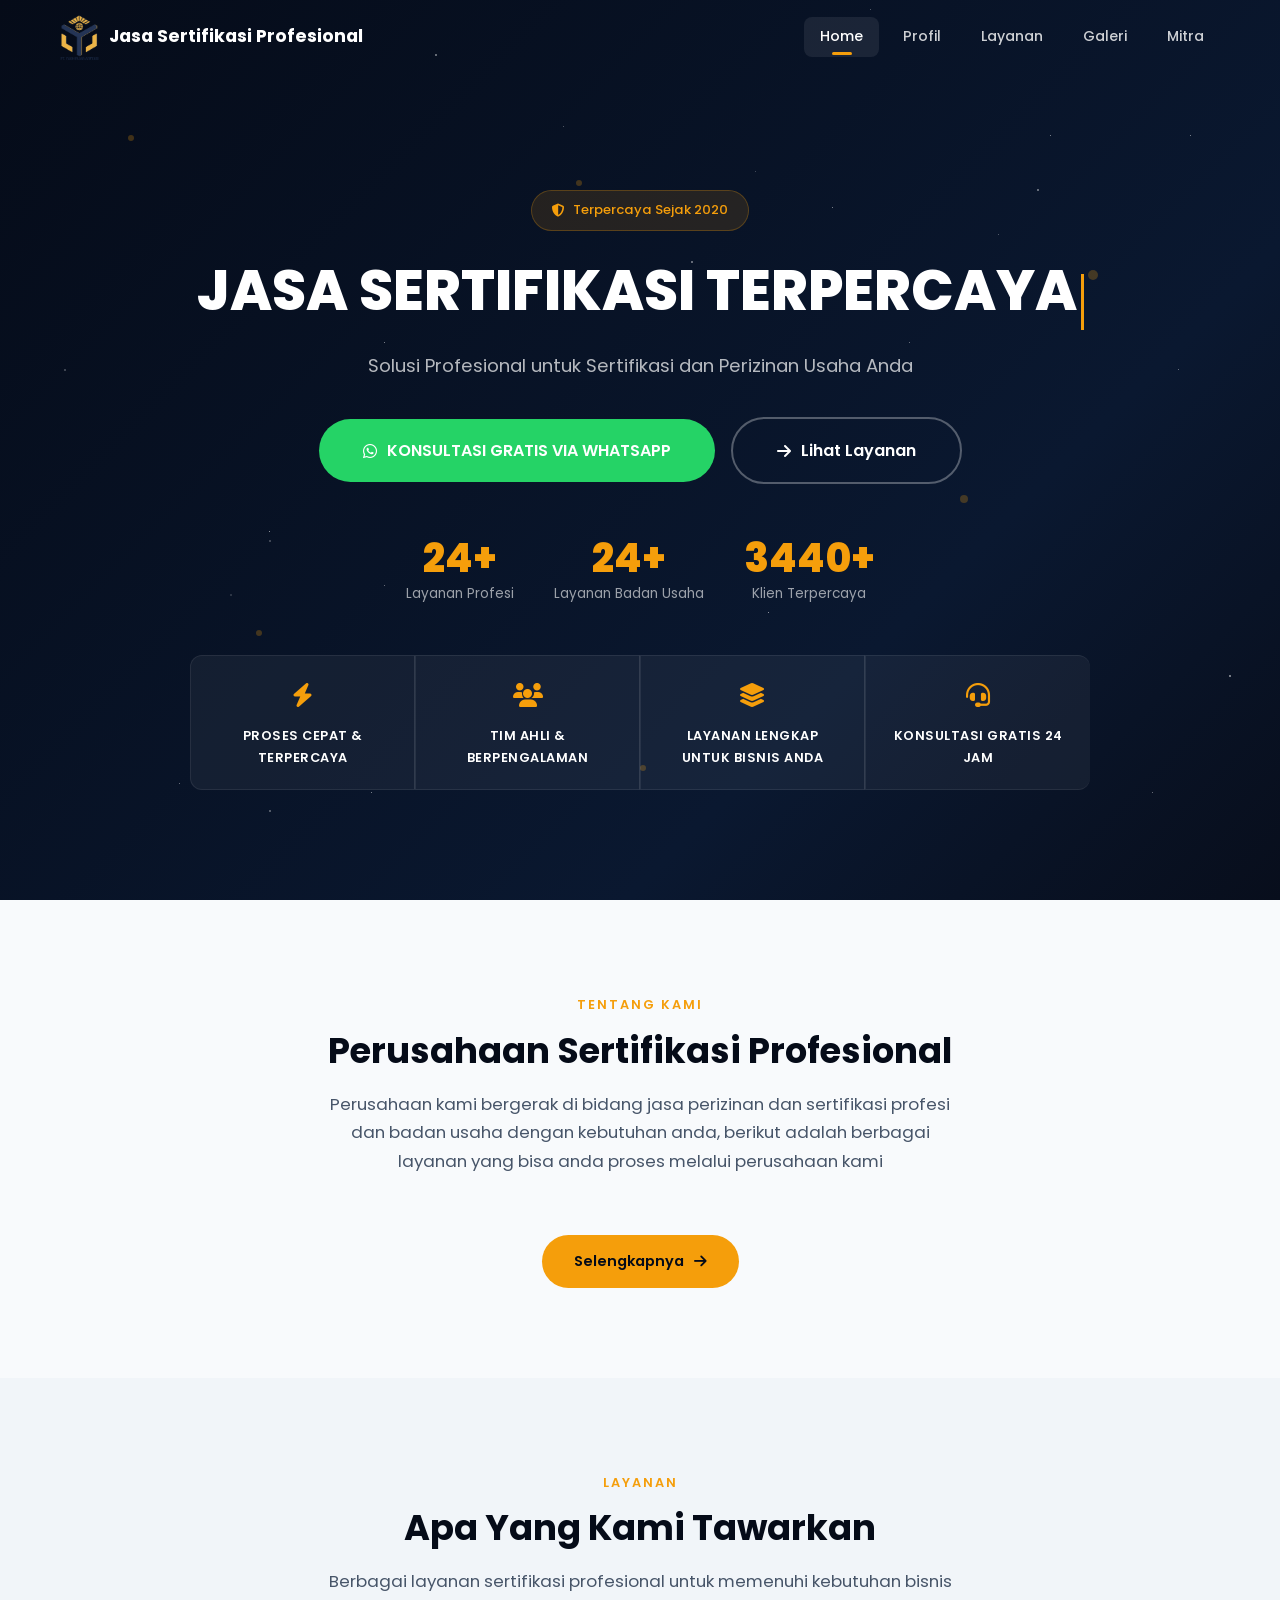
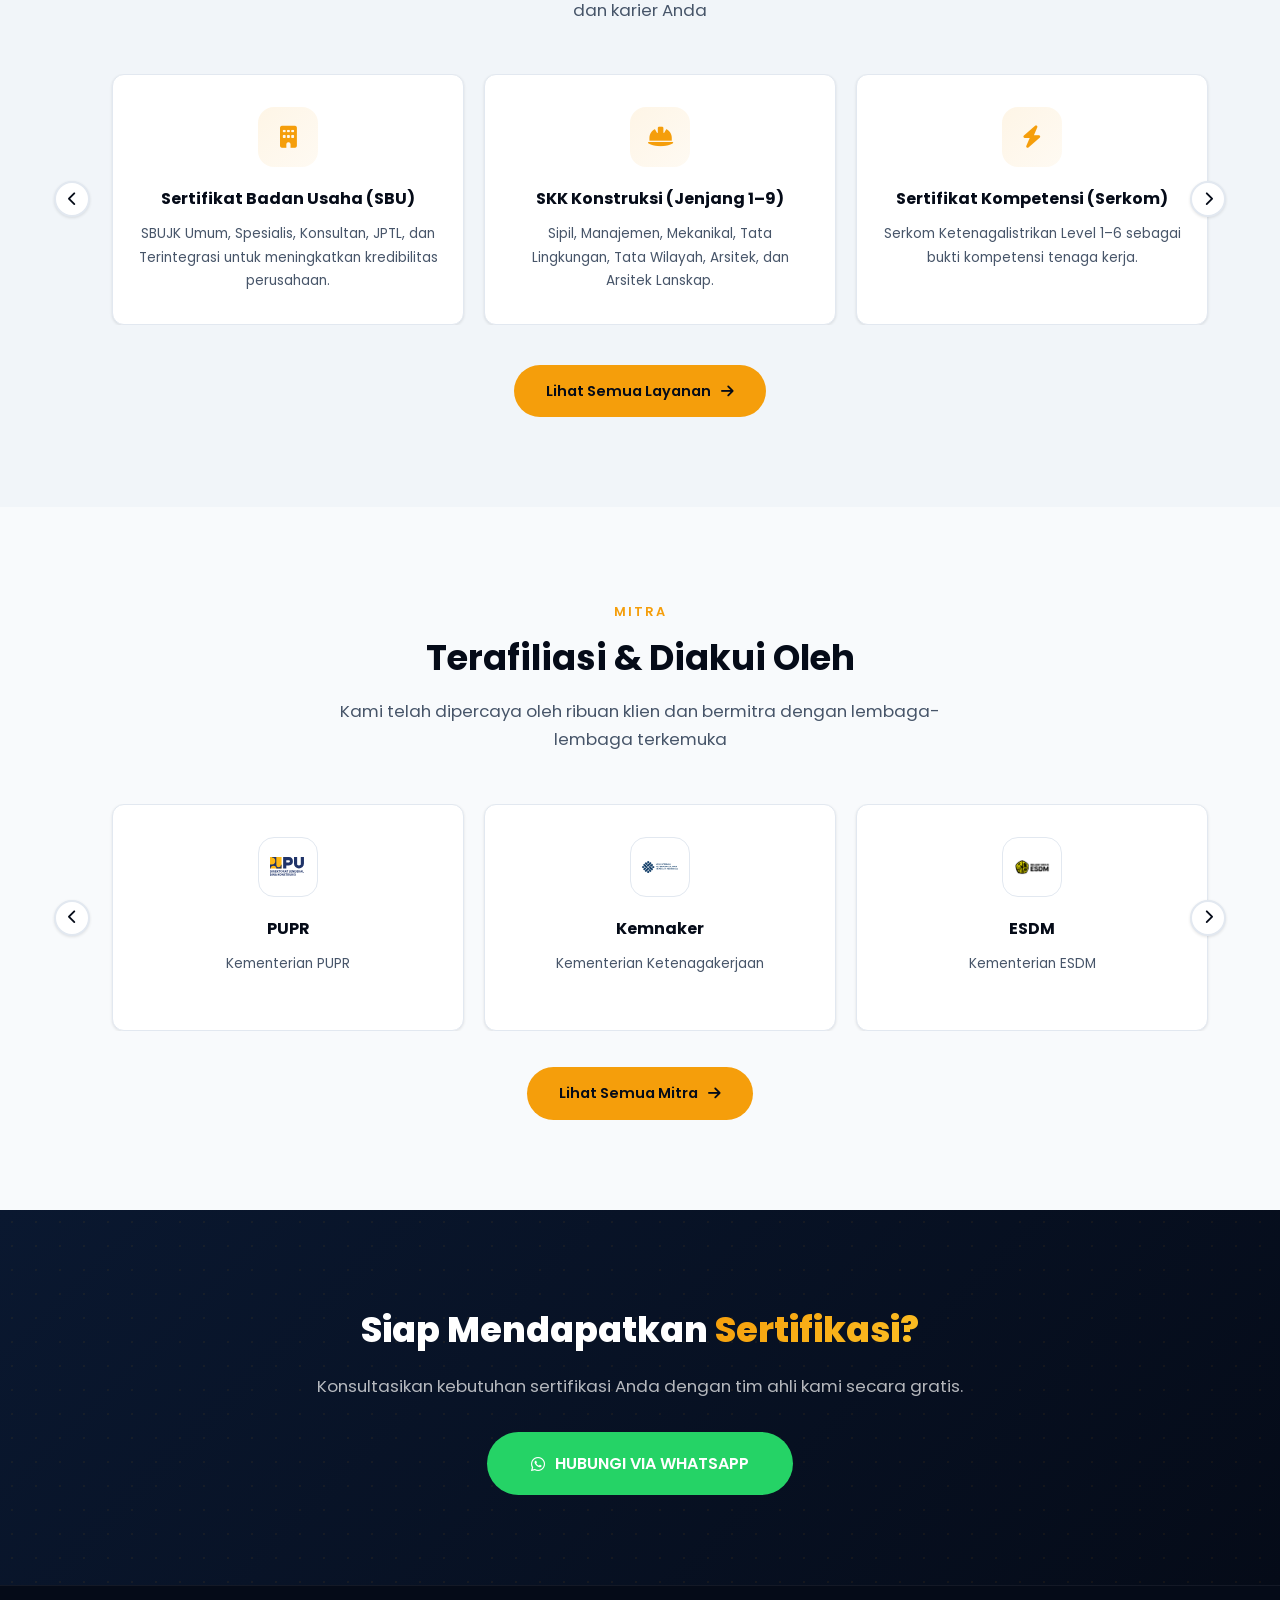
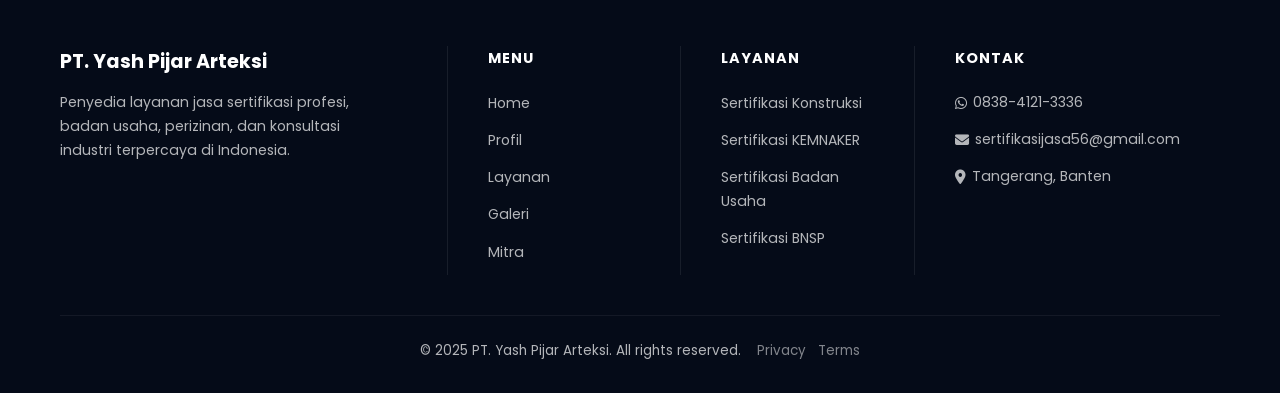
==== index.html @ c6dbf29c "dark black-blue + starfield hero (25 twinkle stars)" ====
<!DOCTYPE html>
<html lang="id">
<head>
  <meta charset="UTF-8">
  <meta name="viewport" content="width=device-width, initial-scale=1.0, maximum-scale=1.0, user-scalable=no">
  <title>PT. Yash Pijar Arteksi | Jasa Sertifikasi Profesi & Badan Usaha</title>
  <meta name="description" content="PT. Yash Pijar Arteksi — jasa sertifikasi profesi dan badan usaha terpercaya di Tangerang. SKK Konstruksi, SBU, ISO, Serkom, dan perizinan usaha.">
  <meta name="robots" content="index, follow">
  <link rel="canonical" href="https://gosertify.my.id/">
  <meta property="og:title" content="PT. Yash Pijar Arteksi | Jasa Sertifikasi Profesi & Badan Usaha">
  <meta property="og:description" content="PT. Yash Pijar Arteksi — jasa sertifikasi profesi dan badan usaha terpercaya di Tangerang. SKK Konstruksi, SBU, ISO, Serkom, dan perizinan usaha.">
  <meta property="og:image" content="https://gosertify.my.id/assets/Logo/gosertify.svg">
  <meta property="og:url" content="https://gosertify.my.id/">
  <meta property="og:type" content="website">
  <meta property="og:locale" content="id_ID">
  <meta name="twitter:card" content="summary_large_image">
  <meta name="twitter:title" content="PT. Yash Pijar Arteksi | Jasa Sertifikasi Profesi & Badan Usaha">
  <meta name="twitter:description" content="PT. Yash Pijar Arteksi — jasa sertifikasi profesi dan badan usaha terpercaya di Tangerang.">
  <meta name="twitter:image" content="https://gosertify.my.id/assets/Logo/gosertify.svg">
  <link rel="icon" type="image/svg+xml" href="assets/Logo/gosertify.svg">
  <link rel="preconnect" href="https://fonts.googleapis.com">
  <link rel="preconnect" href="https://fonts.gstatic.com" crossorigin>
  <link href="https://fonts.googleapis.com/css2?family=Poppins:wght@400;500;600;700;800&display=swap&font-display=swap" rel="stylesheet">
  <link rel="stylesheet" href="https://cdnjs.cloudflare.com/ajax/libs/font-awesome/6.5.0/css/all.min.css">
  <link rel="stylesheet" href="css/style.css">
  <link rel="preload" href="assets/Logo/logo-pt-yash-pijar-arteksi-rev.png" as="image" type="image/png">
  <link rel="preload" href="css/style.css" as="style">
  <script type="application/ld+json">
  {
    "@context": "https://schema.org",
    "@type": "Organization",
    "name": "PT. Yash Pijar Arteksi",
    "url": "https://gosertify.my.id",
    "logo": "https://gosertify.my.id/assets/Logo/gosertify.svg",
    "contactPoint": {
      "@type": "ContactPoint",
      "telephone": "+62-838-4121-3336",
      "contactType": "customer service",
      "availableLanguage": ["Indonesian"]
    },
    "address": {
      "@type": "PostalAddress",
      "streetAddress": "Ruko Bumi Permata Indah, Jl. Raden Saleh No 48, Karang Mulya",
      "addressLocality": "Karang Tengah, Tangerang",
      "addressRegion": "Banten",
      "postalCode": "15157",
      "addressCountry": "ID"
    }
  }
  </script>
  <script type="application/ld+json">
  {
    "@context": "https://schema.org",
    "@type": "LocalBusiness",
    "name": "PT. Yash Pijar Arteksi",
    "image": "https://gosertify.my.id/assets/Logo/gosertify.svg",
    "url": "https://gosertify.my.id",
    "telephone": "+62-838-4121-3336",
    "email": "sertifikasijasa56@gmail.com",
    "address": {
      "@type": "PostalAddress",
      "streetAddress": "Ruko Bumi Permata Indah, Jl. Raden Saleh No 48, Karang Mulya",
      "addressLocality": "Karang Tengah, Tangerang",
      "addressRegion": "Banten",
      "postalCode": "15157",
      "addressCountry": "ID"
    },
    "geo": {
      "@type": "GeoCoordinates",
      "latitude": -6.2,
      "longitude": 106.7
    },
    "openingHoursSpecification": [
      {
        "@type": "OpeningHoursSpecification",
        "dayOfWeek": ["Monday", "Tuesday", "Wednesday", "Thursday", "Friday"],
        "opens": "08:00",
        "closes": "17:00"
      }
    ]
  }
  </script>
  <!-- Meta Pixel Code (placeholder) -->
  <!--
  <script>
  !function(f,b,e,v,n,t,s)
  {if(f.fbq)return;n=f.fbq=function(){n.callMethod?
  n.callMethod.apply(n,arguments):n.queue.push(arguments)};
  if(!f._fbq)f._fbq=n;n.push=n;n.loaded=!0;n.version='2.0';
  n.queue=[];t=b.createElement(e);t.async=!0;
  t.src=v;s=b.getElementsByTagName(e)[0];
  s.parentNode.insertBefore(t,s)}(window, document,'script',
  'https://connect.facebook.net/en_US/fbevents.js');
  fbq('init', 'YOUR_PIXEL_ID');
  fbq('track', 'PageView');
  </script>
  <noscript><img height="1" width="1" style="display:none" src="https://www.facebook.com/tr?id=YOUR_PIXEL_ID&ev=PageView&noscript=1"/></noscript>
  -->
  <!-- End Meta Pixel Code -->
</head>
<body>

  <!-- NAVBAR -->
  <nav class="navbar">
    <div class="container">
      <a href="index.html" class="nav-logo">
        <img src="assets/Logo/logo-pt-yash-pijar-arteksi-rev.png" alt="PT. Yash Pijar Arteksi - GoSertify" width="40" height="40" class="nav-logo-img">
        <span class="nav-logo-text">Jasa Sertifikasi Profesional</span>
      </a>
      <div class="nav-links">
        <a href="index.html" class="active">Home</a>
        <a href="profil.html">Profil</a>
        <a href="layanan.html">Layanan</a>
        <a href="galeri.html">Galeri</a>
        <a href="mitra.html">Mitra</a>
      </div>
      <button class="nav-hamburger" aria-label="Menu">
        <span></span>
        <span></span>
        <span></span>
      </button>
    </div>
  </nav>

  <!-- HERO -->
  <section class="hero">
    <div class="hero-particles">
      <span></span><span></span><span></span>
      <span></span><span></span><span></span>
    </div>
    <div class="hero-stars">
      <span style="left:82%;top:15%;--star-op:0.6;--dur:2.7s;--delay:0.7s;width:1px;height:1px;"></span>
      <span style="left:14%;top:87%;--star-op:0.5;--dur:2.1s;--delay:0.5s;width:1px;height:1px;"></span>
      <span style="left:30%;top:65%;--star-op:0.5;--dur:4.1s;--delay:3.5s;width:1px;height:1px;"></span>
      <span style="left:54%;top:29%;--star-op:0.5;--dur:4.4s;--delay:0.0s;"></span>
      <span style="left:21%;top:90%;--star-op:0.4;--dur:2.5s;--delay:4.8s;"></span>
      <span style="left:44%;top:14%;--star-op:0.4;--dur:3.1s;--delay:1.7s;width:1px;height:1px;"></span>
      <span style="left:34%;top:6%;--star-op:0.5;--dur:4.9s;--delay:1.9s;"></span>
      <span style="left:71%;top:38%;--star-op:0.5;--dur:4.1s;--delay:0.2s;width:1px;height:1px;"></span>
      <span style="left:30%;top:38%;--star-op:0.6;--dur:4.6s;--delay:1.9s;width:1px;height:1px;"></span>
      <span style="left:59%;top:82%;--star-op:0.3;--dur:3.1s;--delay:3.4s;width:1px;height:1px;"></span>
      <span style="left:90%;top:88%;--star-op:0.5;--dur:2.5s;--delay:3.6s;width:1px;height:1px;"></span>
      <span style="left:21%;top:60%;--star-op:0.3;--dur:4.8s;--delay:3.4s;"></span>
      <span style="left:29%;top:88%;--star-op:0.6;--dur:4.3s;--delay:1.1s;width:1px;height:1px;"></span>
      <span style="left:5%;top:41%;--star-op:0.3;--dur:2.6s;--delay:4.7s;"></span>
      <span style="left:92%;top:41%;--star-op:0.5;--dur:3.2s;--delay:4.6s;width:1px;height:1px;"></span>
      <span style="left:59%;top:19%;--star-op:0.3;--dur:4.2s;--delay:2.7s;width:1px;height:1px;"></span>
      <span style="left:96%;top:75%;--star-op:0.6;--dur:3.2s;--delay:1.1s;"></span>
      <span style="left:18%;top:66%;--star-op:0.2;--dur:2.1s;--delay:0.5s;"></span>
      <span style="left:81%;top:21%;--star-op:0.5;--dur:3.2s;--delay:3.0s;"></span>
      <span style="left:60%;top:68%;--star-op:0.7;--dur:4.6s;--delay:0.1s;width:1px;height:1px;"></span>
      <span style="left:93%;top:15%;--star-op:0.6;--dur:3.0s;--delay:1.5s;width:1px;height:1px;"></span>
      <span style="left:21%;top:59%;--star-op:0.7;--dur:4.6s;--delay:1.3s;width:1px;height:1px;"></span>
      <span style="left:65%;top:23%;--star-op:0.6;--dur:2.9s;--delay:3.2s;width:1px;height:1px;"></span>
      <span style="left:78%;top:26%;--star-op:0.4;--dur:2.5s;--delay:4.8s;width:1px;height:1px;"></span>
      <span style="left:68%;top:1%;--star-op:0.4;--dur:2.3s;--delay:1.8s;width:1px;height:1px;"></span>
    </div>
    <div class="container">
      <div class="hero-badge">
        <i class="fas fa-shield-halved"></i> Terpercaya Sejak 2020
      </div>
      <h1 class="hero-title">
        <span id="typing-text"></span><span class="cursor"></span>
      </h1>
      <p class="hero-subtitle">
        Solusi Profesional untuk Sertifikasi dan Perizinan Usaha Anda
      </p>
      <div class="hero-actions">
        <a href="https://wa.me/6283841213336?text=Halo%20ARIL%20HIDAYAT%2C%20saya%20tertarik%20dengan%20jasa%20sertifikasi%20dan%20perizinan%20yang%20ditawarkan.%20Saya%20ingin%20konsultasi." target="_blank" class="btn btn-wa btn-lg btn-pulse wa-link" aria-label="Konsultasi gratis via WhatsApp">
          <i class="fab fa-whatsapp"></i> KONSULTASI GRATIS VIA WHATSAPP
        </a>
        <a href="layanan.html" class="btn btn-outline btn-lg">
          <i class="fas fa-arrow-right"></i> Lihat Layanan
        </a>
      </div>
      <div class="hero-stats">
        <div class="hero-stat">
          <div class="number"><span class="counter" data-target="24">0</span></div>
          <div class="label">Layanan Profesi</div>
        </div>
        <div class="hero-stat">
          <div class="number"><span class="counter" data-target="24">0</span></div>
          <div class="label">Layanan Badan Usaha</div>
        </div>
        <div class="hero-stat">
          <div class="number"><span class="counter" data-target="5000">0</span></div>
          <div class="label">Klien Terpercaya</div>
        </div>
      </div>
      <div class="hero-features">
        <div class="hero-feature reveal">
          <div class="icon"><i class="fas fa-bolt"></i></div>
          <h4>PROSES CEPAT & TERPERCAYA</h4>
        </div>
        <div class="hero-feature reveal">
          <div class="icon"><i class="fas fa-users"></i></div>
          <h4>TIM AHLI & BERPENGALAMAN</h4>
        </div>
        <div class="hero-feature reveal">
          <div class="icon"><i class="fas fa-layer-group"></i></div>
          <h4>LAYANAN LENGKAP UNTUK BISNIS ANDA</h4>
        </div>
        <div class="hero-feature reveal">
          <div class="icon"><i class="fas fa-headset"></i></div>
          <h4>KONSULTASI GRATIS 24 JAM</h4>
        </div>
      </div>
    </div>
  </section>

  <!-- ABOUT PREVIEW -->
  <section class="section-padding">
    <div class="container">
      <div class="text-center reveal">
        <span class="section-tag">Tentang Kami</span>
        <h2 class="section-title">Perusahaan Sertifikasi Profesional</h2>
        <p class="section-subtitle">
          Perusahaan kami bergerak di bidang jasa perizinan dan sertifikasi profesi dan badan usaha dengan kebutuhan anda, berikut adalah berbagai layanan yang bisa anda proses melalui perusahaan kami
        </p>
        <a href="profil.html" class="btn btn-primary" style="margin-top:10px;">
          Selengkapnya <i class="fas fa-arrow-right"></i>
        </a>
      </div>
    </div>
  </section>

  <!-- LAYANAN PREVIEW -->
  <section class="section-padding" style="background:#F1F5F9;">
    <div class="container">
      <div class="text-center reveal">
        <span class="section-tag">Layanan</span>
        <h2 class="section-title">Apa Yang Kami Tawarkan</h2>
        <p class="section-subtitle">
          Berbagai layanan sertifikasi profesional untuk memenuhi kebutuhan bisnis dan karier Anda
        </p>
      </div>
      <div class="carousel-scroll">
        <button class="carousel-btn prev" onclick="scrollCarousel(this, -1)" aria-label="Sebelumnya"><i class="fas fa-chevron-left"></i></button>
        <div class="services-grid scroll-x">
          <div class="service-card reveal">
            <div class="icon"><i class="fas fa-building"></i></div>
            <h4>Sertifikat Badan Usaha (SBU)</h4>
            <p>SBUJK Umum, Spesialis, Konsultan, JPTL, dan Terintegrasi untuk meningkatkan kredibilitas perusahaan.</p>
          </div>
          <div class="service-card reveal">
            <div class="icon"><i class="fas fa-helmet-safety"></i></div>
            <h4>SKK Konstruksi (Jenjang 1–9)</h4>
            <p>Sipil, Manajemen, Mekanikal, Tata Lingkungan, Tata Wilayah, Arsitek, dan Arsitek Lanskap.</p>
          </div>
          <div class="service-card reveal">
            <div class="icon"><i class="fas fa-bolt"></i></div>
            <h4>Sertifikat Kompetensi (Serkom)</h4>
            <p>Serkom Ketenagalistrikan Level 1–6 sebagai bukti kompetensi tenaga kerja.</p>
          </div>
          <div class="service-card reveal">
            <div class="icon"><i class="fas fa-globe"></i></div>
            <h4>Sertifikasi ISO</h4>
            <p>ISO Akreditasi IAF dan ISO Non Akreditasi untuk sistem manajemen yang efektif.</p>
          </div>
          <div class="service-card reveal">
            <div class="icon"><i class="fas fa-file-contract"></i></div>
            <h4>Sertifikat Standar Konstruksi</h4>
            <p>Pengurusan sertifikat standar konstruksi untuk memenuhi persyaratan legalitas usaha.</p>
          </div>
        </div>
        <button class="carousel-btn next" onclick="scrollCarousel(this, 1)" aria-label="Selanjutnya"><i class="fas fa-chevron-right"></i></button>
      </div>
      <div class="text-center reveal" style="margin-top:40px;">
        <a href="layanan.html" class="btn btn-primary">
          Lihat Semua Layanan <i class="fas fa-arrow-right"></i>
        </a>
      </div>
    </div>
  </section>

  <!-- MITRA SLIDER -->
  <section class="section-padding" style="background:#F8FAFC;">
    <div class="container">
      <div class="text-center reveal">
        <span class="section-tag">Mitra</span>
        <h2 class="section-title">Terafiliasi & Diakui Oleh</h2>
        <p class="section-subtitle">
          Kami telah dipercaya oleh ribuan klien dan bermitra dengan lembaga-lembaga terkemuka
        </p>
      </div>
      <div class="carousel-scroll">
        <button class="carousel-btn prev" onclick="scrollCarousel(this, -1)" aria-label="Sebelumnya"><i class="fas fa-chevron-left"></i></button>
        <div class="services-grid mitra-grid-scroll scroll-x">
          <div class="service-card reveal">
            <div class="icon mitra-card-icon"><img src="assets/Mitra/PUPR.svg" alt="Kementerian PUPR" width="50" height="50"></div>
            <h4>PUPR</h4>
            <p>Kementerian PUPR</p>
          </div>
          <div class="service-card reveal">
            <div class="icon mitra-card-icon"><img src="assets/Mitra/kemenker.png" alt="Kementerian Ketenagakerjaan" width="50" height="50"></div>
            <h4>Kemnaker</h4>
            <p>Kementerian Ketenagakerjaan</p>
          </div>
          <div class="service-card reveal">
            <div class="icon mitra-card-icon"><img src="assets/Mitra/ESDM.jpg" alt="Kementerian ESDM" width="50" height="50"></div>
            <h4>ESDM</h4>
            <p>Kementerian ESDM</p>
          </div>
          <div class="service-card reveal">
            <div class="icon mitra-card-icon"><img src="assets/Mitra/iaf_logo.svg" alt="International Accreditation Forum" width="50" height="50"></div>
            <h4>IAF</h4>
            <p>International Accreditation Forum</p>
          </div>
          <div class="service-card reveal">
            <div class="icon mitra-card-icon"><img src="assets/Mitra/KAN.png" alt="Komite Akreditasi Nasional" width="50" height="50"></div>
            <h4>KAN</h4>
            <p>Komite Akreditasi Nasional</p>
          </div>
          <div class="service-card reveal">
            <div class="icon mitra-card-icon"><img src="assets/Mitra/PS3M.png" alt="P3SM" width="50" height="50"></div>
            <h4>P3SM</h4>
            <p>Perkumpulan Profesi Penguji dan Sertifikasi Mutu Indonesia</p>
          </div>
          <div class="service-card reveal">
            <div class="icon mitra-card-icon"><img src="assets/Mitra/BNSP.png" alt="Badan Nasional Sertifikasi Profesi" width="50" height="50"></div>
            <h4>BNSP</h4>
            <p>Badan Nasional Sertifikasi Profesi</p>
          </div>
        </div>
        <button class="carousel-btn next" onclick="scrollCarousel(this, 1)" aria-label="Selanjutnya"><i class="fas fa-chevron-right"></i></button>
      </div>
      <div class="text-center reveal" style="margin-top:36px;">
        <a href="mitra.html" class="btn btn-primary">
          Lihat Semua Mitra <i class="fas fa-arrow-right"></i>
        </a>
      </div>
    </div>
  </section>

  <!-- CTA -->
  <section class="cta-section section-padding">
    <div class="container">
      <div class="reveal">
        <h2>Siap Mendapatkan <span>Sertifikasi?</span></h2>
        <p>Konsultasikan kebutuhan sertifikasi Anda dengan tim ahli kami secara gratis.</p>
        <a href="https://wa.me/6283841213336?text=Halo%20ARIL%20HIDAYAT%2C%20saya%20tertarik%20dengan%20jasa%20sertifikasi%20dan%20perizinan%20yang%20ditawarkan.%20Saya%20ingin%20konsultasi." target="_blank" class="btn btn-wa btn-lg wa-link" aria-label="Hubungi via WhatsApp">
          <i class="fab fa-whatsapp"></i> HUBUNGI VIA WHATSAPP
        </a>
      </div>
    </div>
  </section>

  <!-- FOOTER -->
  <footer class="footer">
    <div class="container">
      <div class="footer-grid">
        <div class="footer-brand">
          <h3>PT. Yash Pijar Arteksi</h3>
          <p>Penyedia layanan jasa sertifikasi profesi, badan usaha, perizinan, dan konsultasi industri terpercaya di Indonesia.</p>

        </div>
        <div class="footer-col">
          <h4>Menu</h4>
          <ul>
            <li><a href="index.html">Home</a></li>
            <li><a href="profil.html">Profil</a></li>
            <li><a href="layanan.html">Layanan</a></li>
            <li><a href="galeri.html">Galeri</a></li>
            <li><a href="mitra.html">Mitra</a></li>
          </ul>
        </div>
        <div class="footer-col">
          <h4>Layanan</h4>
          <ul>
            <li><a href="layanan.html">Sertifikasi Konstruksi</a></li>
            <li><a href="layanan.html">Sertifikasi KEMNAKER</a></li>
            <li><a href="layanan.html">Sertifikasi Badan Usaha</a></li>
            <li><a href="layanan.html">Sertifikasi BNSP</a></li>
          </ul>
        </div>
        <div class="footer-col">
          <h4>Kontak</h4>
          <ul>
            <li><a href="https://wa.me/6283841213336" target="_blank"><i class="fab fa-whatsapp"></i> 0838-4121-3336</a></li>
            <li><a href="mailto:sertifikasijasa56@gmail.com"><i class="fas fa-envelope"></i> sertifikasijasa56@gmail.com</a></li>
            <li><a href="https://maps.google.com/?q=Ruko+Bumi+Permata+Indah+Jl+Raden+Saleh+No+48+Karang+Mulya+Karang+Tengah+Tangerang+Banten+15157" target="_blank"><i class="fas fa-map-marker-alt"></i> Tangerang, Banten</a></li>
          </ul>
        </div>
      </div>
      <div class="footer-bottom">
        <span>&copy; 2025 PT. Yash Pijar Arteksi. All rights reserved. <a href="privacy.html" style="color:rgba(255,255,255,0.5);margin-left:12px;">Privacy</a> <a href="terms.html" style="color:rgba(255,255,255,0.5);margin-left:8px;">Terms</a></span>

      </div>
    </div>
  </footer>

  <!-- AdSense placeholder: sidebar (invisible until activated) -->
  <!-- <div class="ad-placement ad-sidebar" style="min-height:90px;background:transparent;margin:16px 0;display:none;"></div> -->
  <!-- AdSense placeholder: in-article (invisible until activated) -->
  <!-- <div class="ad-placement ad-in-article" style="min-height:90px;background:transparent;margin:16px 0;display:none;"></div> -->
  <!-- AdSense placeholder: footer (invisible until activated) -->
  <!-- <div class="ad-placement ad-footer" style="min-height:90px;background:transparent;margin:16px 0;display:none;"></div> -->

  <!-- MODAL LAYANAN -->
  <div class="modal-overlay">
    <div class="modal">
      <button class="modal-close" aria-label="Tutup">&times;</button>
      <div class="modal-icon"><i class="fas fa-file-pen"></i></div>
      <h3>Daftar Layanan</h3>
      <p class="modal-service-name" id="modal-service-name">-</p>
      <input type="hidden" id="service-name-input">
      <form class="modal-form">
        <div class="form-group">
          <label for="field-nama">Nama / Asal Perusahaan</label>
          <input type="text" id="field-nama" placeholder="Masukkan nama atau perusahaan Anda" required>
        </div>
        <div class="form-group">
          <label for="field-telepon">Nomor Telepon</label>
          <input type="tel" id="field-telepon" placeholder="0812xxxxxxx" required>
        </div>
        <div class="form-group">
          <label for="field-email">Email <span style="color:#94A3B8;font-weight:400;">(opsional)</span></label>
          <input type="email" id="field-email" placeholder="email@contoh.com">
        </div>
        <button type="submit" class="btn btn-primary">
          <i class="fab fa-whatsapp"></i> Kirim ke WhatsApp
        </button>
      </form>
    </div>
  </div>

  <script defer src="js/main.js"></script>
</body>
</html>
---- css/style.css ----
*,
*::before,
*::after {
  margin: 0;
  padding: 0;
  box-sizing: border-box;
}

:root {
  --primary: #050B18;
  --secondary: #0A1830;
  --accent: #F59E0B;
  --accent-hover: #d97706;
  --light: #F8FAFC;
  --text-dark: #1E293B;
  --text-light: #FFFFFF;
  --shadow-sm: 0 1px 3px rgba(0, 0, 0, 0.1);
  --shadow-md: 0 4px 20px rgba(0, 0, 0, 0.12);
  --shadow-lg: 0 10px 40px rgba(0, 0, 0, 0.2);
  --radius-sm: 8px;
  --radius-md: 12px;
  --radius-lg: 20px;
  --transition: 0.3s cubic-bezier(0.4, 0, 0.2, 1);
  --font: 'Poppins', sans-serif;
}

html {
  scroll-behavior: smooth;
  font-size: 16px;
  touch-action: pan-y;
}

body {
  font-family: var(--font);
  color: var(--text-dark);
  background: var(--light);
  line-height: 1.7;
  overflow-x: hidden;
}

a {
  text-decoration: none;
  color: inherit;
}

ul {
  list-style: none;
}

img {
  max-width: 100%;
  display: block;
}

.container {
  max-width: 1200px;
  margin: 0 auto;
  padding: 0 20px;
}

.section-padding {
  padding: 90px 0;
}

.section-tag {
  display: inline-block;
  font-size: 0.8rem;
  font-weight: 600;
  letter-spacing: 2px;
  text-transform: uppercase;
  color: var(--accent);
  margin-bottom: 12px;
}

.section-title {
  font-size: 2.2rem;
  font-weight: 700;
  color: var(--primary);
  margin-bottom: 16px;
  line-height: 1.3;
}

.section-subtitle {
  font-size: 1.05rem;
  color: #475569;
  max-width: 640px;
  margin: 0 auto 50px auto;
  text-align: center;
}

.text-center {
  text-align: center;
}

.btn {
  display: inline-flex;
  align-items: center;
  gap: 10px;
  padding: 14px 32px;
  border-radius: 50px;
  font-family: var(--font);
  font-size: 0.9rem;
  font-weight: 600;
  border: none;
  cursor: pointer;
  transition: var(--transition);
  white-space: nowrap;
}

.btn-primary {
  background: var(--accent);
  color: var(--primary);
}

.btn-primary:hover {
  background: var(--accent-hover);
  transform: translateY(-2px);
  box-shadow: 0 8px 25px rgba(245, 158, 11, 0.35);
}

.btn-outline {
  background: transparent;
  color: var(--text-light);
  border: 2px solid rgba(255, 255, 255, 0.3);
}

.btn-outline:hover {
  border-color: var(--accent);
  color: var(--accent);
  transform: translateY(-2px);
}

.btn-wa {
  background: #25D366;
  color: #fff;
}

.btn-wa:hover {
  background: #1da851;
  transform: translateY(-2px);
  box-shadow: 0 8px 25px rgba(37, 211, 102, 0.35);
}

.btn-lg {
  padding: 18px 44px;
  font-size: 1rem;
}

.btn-pulse {
  animation: pulse 2s infinite;
}

/* ===== NAVBAR ===== */
.navbar {
  position: fixed;
  top: 0;
  left: 0;
  right: 0;
  z-index: 1000;
  padding: 14px 0;
  transition: var(--transition);
  background: transparent;
}

.navbar.scrolled {
  background: rgba(5, 11, 24, 0.94);
  backdrop-filter: blur(16px);
  -webkit-backdrop-filter: blur(16px);
  border-bottom: 1px solid rgba(255, 255, 255, 0.06);
  padding: 10px 0;
}

.navbar .container {
  display: flex;
  align-items: center;
  justify-content: space-between;
  flex-wrap: nowrap;
}

.nav-logo {
  display: flex;
  align-items: center;
  gap: 10px;
}
.nav-logo-img {
  height: 46px;
  width: auto;
  display: block;
}
.nav-logo-text {
  color: var(--text-light);
  font-weight: 700;
  font-size: 1.1rem;
  white-space: nowrap;
}

.nav-links {
  display: flex;
  align-items: center;
  gap: 8px;
}

.nav-links a {
  color: rgba(255, 255, 255, 0.8);
  padding: 8px 16px;
  border-radius: 8px;
  font-size: 0.88rem;
  font-weight: 500;
  transition: var(--transition);
  position: relative;
}

.nav-links a:hover,
.nav-links a.active {
  color: var(--text-light);
  background: rgba(255, 255, 255, 0.08);
}

.nav-links a.active::after {
  content: '';
  position: absolute;
  bottom: 2px;
  left: 50%;
  transform: translateX(-50%);
  width: 20px;
  height: 3px;
  background: var(--accent);
  border-radius: 2px;
}

.nav-hamburger {
  display: none;
  flex-direction: column;
  gap: 5px;
  cursor: pointer;
  padding: 8px;
  background: rgba(255,255,255,0.1);
  border: none;
  border-radius: 8px;
  margin-left: 8px;
}

.nav-hamburger span {
  width: 26px;
  height: 2.5px;
  background: var(--text-light);
  border-radius: 2px;
  transition: var(--transition);
}

.nav-hamburger.active span:nth-child(1) {
  transform: rotate(45deg) translate(5px, 5px);
}

.nav-hamburger.active span:nth-child(2) {
  opacity: 0;
}

.nav-hamburger.active span:nth-child(3) {
  transform: rotate(-45deg) translate(5px, -5px);
}

/* ===== HERO ===== */
.hero {
  min-height: 100vh;
  background: linear-gradient(135deg, var(--primary) 0%, var(--secondary) 70%, #080E1C 100%);
  display: flex;
  align-items: center;
  position: relative;
  overflow: hidden;
  padding-top: 80px;
}

.hero::before {
  content: '';
  position: absolute;
  inset: 0;
  pointer-events: none;
  z-index: 0;
}

.hero-stars {
  position: absolute;
  inset: 0;
  pointer-events: none;
  z-index: 0;
  overflow: hidden;
}

.hero-stars span {
  position: absolute;
  width: 2px;
  height: 2px;
  background: #fff;
  border-radius: 50%;
  animation: starTwinkle var(--dur, 3s) ease-in-out infinite alternate;
  animation-delay: var(--delay, 0s);
  opacity: var(--star-op, 0.4);
}

@keyframes starTwinkle {
  0% { opacity: calc(var(--star-op, 0.4) * 0.3); transform: scale(0.8); }
  100% { opacity: var(--star-op, 0.4); transform: scale(1.3); }
}

.hero-particles {
  position: absolute;
  inset: 0;
  overflow: hidden;
}

.hero-particles span {
  position: absolute;
  width: 6px;
  height: 6px;
  background: rgba(245, 158, 11, 0.25);
  border-radius: 50%;
  animation: float 8s infinite ease-in-out;
}

.hero-particles span:nth-child(1) { top: 15%; left: 10%; animation-delay: 0s; }
.hero-particles span:nth-child(2) { top: 30%; left: 85%; animation-delay: 1s; width: 10px; height: 10px; }
.hero-particles span:nth-child(3) { top: 70%; left: 20%; animation-delay: 2s; }
.hero-particles span:nth-child(4) { top: 55%; left: 75%; animation-delay: 3s; width: 8px; height: 8px; }
.hero-particles span:nth-child(5) { top: 85%; left: 50%; animation-delay: 4s; }
.hero-particles span:nth-child(6) { top: 20%; left: 45%; animation-delay: 0.5s; }

@keyframes float {
  0%, 100% { transform: translateY(0) scale(1); opacity: 0.4; }
  50% { transform: translateY(-30px) scale(1.3); opacity: 0.8; }
}

.hero .container {
  position: relative;
  z-index: 2;
  text-align: center;
}

.hero-badge {
  display: inline-flex;
  align-items: center;
  gap: 8px;
  background: rgba(245, 158, 11, 0.12);
  border: 1px solid rgba(245, 158, 11, 0.25);
  color: var(--accent);
  padding: 8px 20px;
  border-radius: 50px;
  font-size: 0.82rem;
  font-weight: 500;
  margin-bottom: 28px;
}

.hero-title {
  font-size: 3.5rem;
  font-weight: 800;
  color: var(--text-light);
  line-height: 1.15;
  margin-bottom: 20px;
}

.hero-title .highlight {
  background: linear-gradient(135deg, var(--accent), #FBBF24);
  -webkit-background-clip: text;
  -webkit-text-fill-color: transparent;
  background-clip: text;
}

.hero-title .cursor {
  display: inline-block;
  width: 3px;
  height: 1em;
  background: var(--accent);
  margin-left: 4px;
  animation: blink 0.8s infinite;
  vertical-align: text-bottom;
}

@keyframes blink {
  0%, 100% { opacity: 1; }
  50% { opacity: 0; }
}

.hero-subtitle {
  font-size: 1.15rem;
  color: rgba(255, 255, 255, 0.7);
  max-width: 620px;
  margin: 0 auto 36px auto;
}

.hero-actions {
  display: flex;
  align-items: center;
  justify-content: center;
  gap: 16px;
  flex-wrap: wrap;
  margin-bottom: 50px;
}

.hero-stats {
  display: flex;
  justify-content: center;
  gap: 40px;
  flex-wrap: wrap;
}

.hero-stat {
  text-align: center;
}

.hero-stat .number {
  font-size: 2.5rem;
  font-weight: 800;
  color: var(--accent);
  line-height: 1.2;
}

.hero-stat .label {
  font-size: 0.85rem;
  color: rgba(255, 255, 255, 0.6);
  font-weight: 400;
}

.hero-features {
  display: grid;
  grid-template-columns: repeat(4, 1fr);
  gap: 20px;
  margin-top: 50px;
  max-width: 900px;
  margin-left: auto;
  margin-right: auto;
}

.hero-feature {
  background: rgba(255, 255, 255, 0.05);
  border: 1px solid rgba(255, 255, 255, 0.08);
  border-radius: var(--radius-md);
  padding: 20px;
  text-align: center;
  transition: var(--transition);
}

.hero-feature:hover {
  background: rgba(255, 255, 255, 0.1);
  transform: translateY(-4px);
}

.hero-feature .icon {
  font-size: 1.5rem;
  color: var(--accent);
  margin-bottom: 8px;
}

.hero-feature h4 {
  color: var(--text-light);
  font-size: 0.8rem;
  font-weight: 600;
  letter-spacing: 0.5px;
}

@media (min-width: 769px) {
  .hero-features {
    gap: 0;
  }
  .hero-feature {
    border-right: 1px solid rgba(255,255,255,0.12);
    border-radius: 0;
  }
  .hero-feature:first-child {
    border-radius: var(--radius-md) 0 0 var(--radius-md);
  }
  .hero-feature:last-child {
    border-right: none;
    border-radius: 0 var(--radius-md) var(--radius-md) 0;
  }
  .footer-grid > * {
    border-right: 1px solid rgba(255,255,255,0.08);
    padding-right: 40px;
  }
  .footer-grid > *:last-child {
    border-right: none;
  }
}

/* ===== PAGE HEADER ===== */
.page-header {
  padding: 160px 0 80px;
  background: linear-gradient(135deg, var(--primary) 0%, var(--secondary) 100%);
  position: relative;
  overflow: hidden;
  text-align: center;
}

.page-header::before {
  content: '';
  position: absolute;
  inset: 0;
  background-image: radial-gradient(rgba(255, 255, 255, 0.04) 1px, transparent 1px);
  background-size: 30px 30px;
}

.page-header h1 {
  font-size: 2.8rem;
  font-weight: 800;
  color: var(--text-light);
  margin-bottom: 16px;
  position: relative;
  z-index: 1;
}

.page-header p {
  font-size: 1.1rem;
  color: rgba(255, 255, 255, 0.7);
  max-width: 600px;
  margin: 0 auto;
  position: relative;
  z-index: 1;
}

/* ===== ABOUT SECTION ===== */
.about-grid {
  display: grid;
  grid-template-columns: 1fr 1fr;
  gap: 60px;
  align-items: center;
}

.about-content {
  position: relative;
  padding-left: 24px;
}

.about-content::before {
  content: '';
  position: absolute;
  left: 0;
  top: 0;
  width: 4px;
  height: 100%;
  background: linear-gradient(180deg, var(--accent), var(--accent-hover));
  border-radius: 4px;
}

.about-content > .section-tag {
  margin-bottom: 8px;
}

.about-content > .section-title {
  margin-bottom: 20px;
}

.about-content p {
  color: #475569;
  margin-bottom: 20px;
  font-size: 1rem;
  line-height: 1.8;
}

.about-content p strong {
  color: var(--primary);
}

.about-visual {
  display: grid;
  grid-template-columns: 1fr 1fr;
  gap: 16px;
}

.about-card {
  background: var(--text-light);
  border-radius: var(--radius-md);
  padding: 28px 24px;
  box-shadow: 0 4px 20px rgba(21, 45, 107, 0.06);
  text-align: center;
  transition: all 0.3s ease;
  border: 1px solid #E2E8F0;
}

.about-card:hover {
  transform: translateY(-6px);
  box-shadow: 0 8px 30px rgba(21, 45, 107, 0.1);
  border-color: var(--accent);
}

.about-card .icon {
  width: 56px;
  height: 56px;
  border-radius: 16px;
  background: linear-gradient(135deg, rgba(245, 158, 11, 0.1), rgba(245, 158, 11, 0.05));
  display: flex;
  align-items: center;
  justify-content: center;
  font-size: 1.4rem;
  color: var(--accent);
  margin: 0 auto 14px;
  transition: all 0.3s ease;
}

.about-card:hover .icon {
  background: linear-gradient(135deg, var(--accent), var(--accent-hover));
  color: #fff;
  transform: scale(1.1) rotate(-5deg);
}

.about-card h4 {
  font-size: 1rem;
  font-weight: 700;
  color: var(--primary);
  margin-bottom: 6px;
}

.about-card p {
  font-size: 0.85rem;
  color: #475569;
  margin: 0;
}

/* ===== VISI MISI ===== */
.visi-misi-grid {
  display: grid;
  grid-template-columns: 1fr 1fr;
  gap: 40px;
}

.visi-card,
.misi-card {
  background: var(--text-light);
  border-radius: var(--radius-lg);
  padding: 40px;
  box-shadow: 0 4px 20px rgba(21, 45, 107, 0.06);
  border: 1px solid #E2E8F0;
  transition: all 0.3s ease;
  position: relative;
  overflow: hidden;
}

.visi-card::after,
.misi-card::after {
  content: '';
  position: absolute;
  top: 0;
  left: 0;
  right: 0;
  height: 4px;
  border-radius: var(--radius-lg) var(--radius-lg) 0 0;
}

.visi-card::after { background: linear-gradient(90deg, var(--secondary), #60A5FA); }
.misi-card::after { background: linear-gradient(90deg, var(--accent), var(--accent-hover)); }

.visi-card:hover,
.misi-card:hover {
  box-shadow: 0 12px 40px rgba(21, 45, 107, 0.1);
  transform: translateY(-4px);
}

.visi-card .icon,
.misi-card .icon {
  width: 56px;
  height: 56px;
  border-radius: 16px;
  display: flex;
  align-items: center;
  justify-content: center;
  font-size: 1.4rem;
  margin-bottom: 20px;
}

.visi-card .icon {
  background: linear-gradient(135deg, #DBEAFE, #EFF6FF);
  color: var(--secondary);
}

.misi-card .icon {
  background: linear-gradient(135deg, #FEF3C7, #FFFBEB);
  color: var(--accent-hover);
}

.visi-card h3,
.misi-card h3 {
  font-size: 1.4rem;
  font-weight: 700;
  color: var(--primary);
  margin-bottom: 14px;
}

.visi-card p {
  color: #475569;
  font-style: italic;
  font-size: 1rem;
}

.misi-card ul {
  display: flex;
  flex-direction: column;
  gap: 14px;
}

.misi-card ul li {
  display: flex;
  align-items: flex-start;
  gap: 12px;
  color: #475569;
  font-size: 0.95rem;
}

.misi-card ul li i {
  color: var(--accent);
  margin-top: 4px;
  flex-shrink: 0;
}

/* ===== KEY POINTS ===== */
.keypoints-grid {
  display: grid;
  grid-template-columns: repeat(4, 1fr);
  gap: 24px;
}

.keypoint-card {
  background: var(--text-light);
  border-radius: var(--radius-md);
  padding: 32px 24px;
  text-align: center;
  box-shadow: 0 4px 20px rgba(21, 45, 107, 0.06);
  border: 1px solid #E2E8F0;
  transition: all 0.3s ease;
  position: relative;
}

.keypoint-card:hover {
  transform: translateY(-8px);
  box-shadow: 0 12px 40px rgba(21, 45, 107, 0.1);
  border-color: var(--accent);
}

.keypoint-card .icon {
  width: 64px;
  height: 64px;
  border-radius: 50%;
  background: linear-gradient(135deg, rgba(245, 158, 11, 0.1), rgba(245, 158, 11, 0.05));
  display: flex;
  align-items: center;
  justify-content: center;
  font-size: 1.5rem;
  color: var(--accent);
  margin: 0 auto 16px;
  transition: var(--transition);
}

.keypoint-card:hover .icon {
  background: linear-gradient(135deg, var(--accent), var(--accent-hover));
  color: #fff;
  transform: scale(1.1);
}

.keypoint-card h4 {
  font-size: 1rem;
  font-weight: 700;
  color: var(--primary);
  margin-bottom: 8px;
}

.keypoint-card p {
  font-size: 0.85rem;
  color: #475569;
}

/* ===== SERVICE LIST (LAYANAN PAGE) ===== */
.services-list {
  display: flex;
  flex-direction: column;
  gap: 40px;
  max-width: 960px;
  margin: 0 auto;
}

.service-item {
  display: flex;
  align-items: center;
  gap: 40px;
  background: var(--text-light);
  border-radius: var(--radius-lg);
  padding: 0;
  box-shadow: 0 8px 30px rgba(21, 45, 107, 0.06);
  transition: var(--transition);
  overflow: hidden;
}

.service-item:hover {
  box-shadow: 0 12px 40px rgba(21, 45, 107, 0.1);
  transform: translateY(-4px);
}

.service-item-img {
  flex: 0 0 280px;
  height: 280px;
  overflow: hidden;
}

.service-item-img img {
  width: 100%;
  height: 100%;
  object-fit: cover;
  display: block;
  transition: var(--transition);
}

.service-item:hover .service-item-img img {
  transform: scale(1.05);
}

.service-item-body {
  flex: 1;
  padding: 32px 32px 32px 0;
}

.service-item-reverse {
  flex-direction: row-reverse;
}

.service-item-reverse .service-item-body {
  padding: 32px 0 32px 32px;
}

.service-item-header {
  display: flex;
  align-items: center;
  gap: 16px;
  margin-bottom: 16px;
}

.service-item-num {
  flex-shrink: 0;
  width: 48px;
  height: 48px;
  border-radius: 12px;
  background: linear-gradient(135deg, var(--accent), var(--accent-hover));
  color: #fff;
  display: flex;
  align-items: center;
  justify-content: center;
  font-size: 1rem;
  font-weight: 800;
}

.service-item-header h3 {
  font-size: 1.2rem;
  font-weight: 700;
  color: var(--primary);
  line-height: 1.3;
}

.service-item-desc {
  color: #475569;
  font-size: 0.92rem;
  line-height: 1.7;
  margin-bottom: 20px;
}

.service-item-tags {
  display: flex;
  flex-wrap: wrap;
  gap: 8px;
}

.service-item-tags span {
  background: linear-gradient(135deg, rgba(245, 158, 11, 0.08), rgba(245, 158, 11, 0.03));
  color: #92400E;
  padding: 6px 16px;
  border-radius: 20px;
  font-size: 0.8rem;
  font-weight: 600;
  transition: var(--transition);
}

.service-item-tags span:hover {
  background: linear-gradient(135deg, var(--accent), var(--accent-hover));
  color: #fff;
  transform: translateY(-2px);
}

@media (max-width: 768px) {
  .services-list {
    gap: 28px;
  }
  .service-item {
    flex-direction: column;
    gap: 0;
  }
  .service-item-reverse {
    flex-direction: column;
  }
  .service-item-img {
    flex: none;
    width: 100%;
    height: 200px;
  }
  .service-item-body {
    padding: 24px 20px;
  }
  .service-item-reverse .service-item-body {
    padding: 24px 20px;
  }
  .service-item-header {
    gap: 12px;
  }
  .service-item-num {
    width: 40px;
    height: 40px;
    font-size: 0.85rem;
  }
  .service-item-header h3 {
    font-size: 1rem;
  }
  .service-item-desc {
    font-size: 0.85rem;
  }
  .service-item-tags span {
    font-size: 0.75rem;
    padding: 4px 12px;
  }
}

@media (max-width: 480px) {
  .services-list {
    gap: 20px;
  }
  .service-item-img {
    height: 160px;
  }
  .service-item-body {
    padding: 20px 16px;
  }
  .service-item-reverse .service-item-body {
    padding: 20px 16px;
  }
  .service-item-header {
    flex-direction: column;
    align-items: flex-start;
    gap: 8px;
  }
  .service-item-num {
    width: 36px;
    height: 36px;
    font-size: 0.8rem;
  }
  .service-item-header h3 {
    font-size: 0.92rem;
  }
  .service-item-desc {
    font-size: 0.82rem;
  }
  .service-item-tags span {
    font-size: 0.72rem;
    padding: 4px 10px;
  }
}

/* ===== SERVICES ===== */
.services-grid.scroll-x {
  display: flex;
  gap: 20px;
  overflow-x: auto;
  scroll-snap-type: x mandatory;
  flex-wrap: nowrap;
  touch-action: pan-x;
  padding: 0 52px;
  -ms-overflow-style: none;
  scrollbar-width: none;
}

.services-grid.scroll-x::-webkit-scrollbar {
  display: none;
}

.services-grid.scroll-x > * {
  flex: 0 0 calc(100% / 3);
  scroll-snap-align: center;
}

.service-card {
  background: var(--text-light);
  border-radius: var(--radius-md);
  padding: 32px 24px;
  text-align: center;
  box-shadow: var(--shadow-sm);
  border: 1px solid #E2E8F0;
  transition: var(--transition);
  position: relative;
  overflow: hidden;
}

.service-card::before {
  content: '';
  position: absolute;
  top: 0;
  left: 0;
  right: 0;
  height: 4px;
  background: linear-gradient(90deg, var(--accent), var(--accent-hover));
  transform: scaleX(0);
  transition: var(--transition);
}

.service-card:hover::before {
  transform: scaleX(1);
}

.service-card:hover {
  transform: translateY(-8px);
  box-shadow: var(--shadow-md);
}

.service-card .icon {
  width: 60px;
  height: 60px;
  border-radius: 16px;
  background: linear-gradient(135deg, rgba(245, 158, 11, 0.1), rgba(245, 158, 11, 0.05));
  display: flex;
  align-items: center;
  justify-content: center;
  font-size: 1.4rem;
  color: var(--accent);
  margin: 0 auto 18px;
  transition: var(--transition);
}

.service-card:hover .icon {
  background: linear-gradient(135deg, var(--accent), var(--accent-hover));
  color: #fff;
}

.mitra-card-icon {
  background: var(--text-light) !important;
  border: 1px solid #E2E8F0;
  overflow: hidden;
}

.mitra-card-icon img {
  width: 36px;
  height: 36px;
  object-fit: contain;
  transition: var(--transition);
}

.service-card:hover .mitra-card-icon img {
  transform: scale(1.15);
}

.service-card:hover .mitra-card-icon {
  background: var(--text-light) !important;
  border-color: var(--accent);
  box-shadow: 0 0 0 3px rgba(245,158,11,0.15);
}

.service-card h4 {
  font-size: 1rem;
  font-weight: 700;
  color: var(--primary);
  margin-bottom: 10px;
}

.service-card p {
  font-size: 0.85rem;
  color: #475569;
}

/* ===== BADGE GRID ===== */
.badge-grid {
  display: grid;
  grid-template-columns: repeat(4, 1fr);
  gap: 14px;
}

.badge-item {
  background: var(--text-light);
  border: 1px solid #E2E8F0;
  border-radius: var(--radius-sm);
  padding: 16px 12px;
  text-align: center;
  font-size: 0.78rem;
  font-weight: 600;
  color: var(--text-dark);
  transition: var(--transition);
  cursor: default;
  box-shadow: var(--shadow-sm);
}

.badge-item:hover {
  transform: scale(1.05);
  border-color: var(--accent);
  box-shadow: 0 8px 25px rgba(245, 158, 11, 0.2);
  color: var(--accent);
  background: #FFFBEB;
}

.badge-item i {
  display: block;
  font-size: 1.2rem;
  margin-bottom: 6px;
  color: var(--primary);
}

/* ===== MITRA BADGE ===== */
.mitra-badge-grid {
  max-width: 800px;
  margin: 0 auto;
}

.mitra-badge {
  display: flex;
  flex-direction: column;
  align-items: center;
  gap: 8px;
  padding: 20px 12px;
}

.mitra-badge img {
  width: 50px;
  height: 50px;
  object-fit: contain;
  border-radius: 50%;
  background: #F8FAFC;
  padding: 6px;
  box-shadow: 0 2px 8px rgba(21,45,107,0.06);
  transition: var(--transition);
}

.mitra-badge:hover img {
  transform: scale(1.15);
  box-shadow: 0 4px 16px rgba(245,158,11,0.2);
}

.mitra-badge span {
  font-size: 0.78rem;
  font-weight: 600;
  color: var(--text-dark);
}

.layanan-badge .badge-item {
  cursor: pointer;
  padding: 18px 10px;
  font-size: 0.75rem;
}

@media (max-width: 480px) {
  .layanan-badge {
    grid-template-columns: repeat(3, 1fr);
    gap: 8px;
  }
  .layanan-badge .badge-item {
    padding: 12px 6px;
    font-size: 0.68rem;
  }
}

@media (max-width: 380px) {
  .layanan-badge {
    grid-template-columns: repeat(2, 1fr);
    gap: 6px;
  }
  .layanan-badge .badge-item {
    padding: 10px 4px;
    font-size: 0.65rem;
  }
}

/* ===== MITRA / PARTNERS ===== */
.mitra-grid {
  display: grid;
  grid-template-columns: repeat(5, 1fr);
  gap: 20px;
}

.carousel-scroll {
  position: relative;
  display: flex;
  align-items: center;
}

.carousel-scroll .scroll-x {
  flex: 1;
}

.carousel-btn {
  display: flex;
  position: absolute;
  top: 50%;
  transform: translateY(-50%);
  z-index: 3;
  width: 36px;
  height: 36px;
  border-radius: 50%;
  border: 2px solid #E2E8F0;
  background: var(--text-light);
  color: var(--primary);
  font-size: 0.9rem;
  cursor: pointer;
  align-items: center;
  justify-content: center;
  transition: var(--transition);
  box-shadow: var(--shadow-sm);
}

.carousel-btn.prev {
  left: -6px;
}

.carousel-btn.next {
  right: -6px;
}

.carousel-btn:hover {
  border-color: var(--accent);
  color: var(--accent);
  box-shadow: 0 4px 15px rgba(245, 158, 11, 0.2);
}

@media (max-width: 768px) {
  .carousel-btn {
    left: 4px;
    right: auto;
  }
  .carousel-btn.next {
    left: auto;
    right: 4px;
  }
  .carousel-scroll .scroll-x {
    gap: 12px;
    padding: 8px 48px;
  }
  .carousel-scroll .scroll-x > * {
    flex: 0 0 85%;
  }
  .services-grid.scroll-x {
    gap: 12px;
    padding: 0 48px;
  }
  .services-grid.scroll-x > * {
    flex: 0 0 85%;
  }
  #institusiGrid.scroll-x {
    display: flex;
    gap: 12px;
    overflow-x: auto;
    flex-wrap: nowrap;
    touch-action: pan-x;
    padding: 0 48px;
  }
  #institusiGrid.scroll-x > * {
    flex: 0 0 100%;
    scroll-snap-align: center;
  }
}

@media (max-width: 480px) {
  .carousel-btn {
    width: 30px;
    height: 30px;
    font-size: 0.75rem;
    left: 2px;
  }
  .carousel-btn.next {
    left: auto;
    right: 2px;
  }
  .carousel-scroll .scroll-x > *,
  .services-grid.scroll-x > * {
    flex: 0 0 88%;
  }
  #institusiGrid.scroll-x > * {
    flex: 0 0 100%;
  }
  .carousel-scroll .scroll-x {
    padding: 8px 38px;
  }
  .services-grid.scroll-x {
    padding: 0 38px;
  }
  #institusiGrid.scroll-x {
    padding: 0 38px;
  }
}

/* ===== GALLERY ===== */
.gallery-grid {
  display: grid;
  grid-template-columns: repeat(4, 1fr);
  gap: 16px;
}

.gallery-note {
  display: flex;
  align-items: flex-start;
  gap: 14px;
  margin: -12px auto 32px;
  max-width: 620px;
  background: linear-gradient(135deg, #F8FAFC 0%, #EFF6FF 100%);
  border: 1px solid #DBEAFE;
  border-left: 4px solid var(--accent);
  border-radius: var(--radius-md);
  padding: 16px 22px;
  box-shadow: 0 2px 8px rgba(245, 158, 11, 0.06);
}
.gallery-note i {
  color: #fff;
  font-size: 0.8rem;
  margin-top: 2px;
  flex-shrink: 0;
  background: var(--accent);
  width: 22px;
  height: 22px;
  border-radius: 50%;
  display: flex;
  align-items: center;
  justify-content: center;
}
.gallery-note span {
  font-size: 0.85rem;
  color: #475569;
  line-height: 1.7;
}

.gallery-item {
  border-radius: var(--radius-md);
  overflow: hidden;
  box-shadow: 0 4px 16px rgba(21, 45, 107, 0.06);
  transition: all 0.4s cubic-bezier(0.34, 1.56, 0.64, 1);
  aspect-ratio: 1;
  position: relative;
  cursor: pointer;
  border: 1px solid #EEF2F6;
}

.gallery-item::after {
  content: '\f00e';
  font-family: 'Font Awesome 6 Free';
  font-weight: 900;
  position: absolute;
  top: 50%;
  left: 50%;
  transform: translate(-50%,-50%) scale(0);
  font-size: 1.3rem;
  color: #fff;
  background: linear-gradient(135deg, var(--accent), #FBBF24);
  width: 50px;
  height: 50px;
  border-radius: 50%;
  display: flex;
  align-items: center;
  justify-content: center;
  transition: transform 0.35s cubic-bezier(0.34, 1.56, 0.64, 1), background 0.2s ease;
  z-index: 2;
  pointer-events: none;
  box-shadow: 0 4px 16px rgba(245, 158, 11, 0.3);
}

.gallery-item:hover::after {
  transform: translate(-50%,-50%) scale(1);
}

.gallery-item:hover {
  box-shadow: 0 12px 36px rgba(21, 45, 107, 0.12);
  transform: translateY(-4px) scale(1.02);
  border-color: #FDE68A;
}

.gallery-item img {
  width: 100%;
  height: 100%;
  object-fit: cover;
  display: block;
  transition: var(--transition);
}

.gallery-item:hover img {
  transform: scale(1.08);
}

@media (max-width: 768px) {
  .gallery-grid {
    grid-template-columns: repeat(2, 1fr);
    gap: 12px;
  }
}

@media (max-width: 480px) {
  .gallery-grid {
    grid-template-columns: repeat(2, 1fr);
    gap: 8px;
  }
}

/* ===== LIGHTBOX ===== */
.lightbox-overlay {
  position: fixed;
  top: 0;
  left: 0;
  width: 100%;
  height: 100%;
  background: rgba(0,0,0,0.85);
  z-index: 9999;
  display: flex;
  align-items: center;
  justify-content: center;
  opacity: 0;
  pointer-events: none;
  transition: opacity 0.3s ease;
}
.lightbox-overlay.active {
  opacity: 1;
  pointer-events: auto;
}
.lightbox-content {
  position: relative;
  max-width: 720px;
  width: 90%;
  background: #fff;
  border-radius: var(--radius-lg);
  overflow: hidden;
  box-shadow: 0 24px 64px rgba(0,0,0,0.3);
}
.lightbox-img {
  width: 100%;
  display: block;
  max-height: 60vh;
  object-fit: contain;
  background: #f1f5f9;
}
.lightbox-desc {
  padding: 20px 24px 24px;
  font-size: 0.85rem;
  color: #475569;
  line-height: 1.7;
  background: #fff;
}
.lightbox-close {
  position: absolute;
  top: 12px;
  right: 14px;
  width: 36px;
  height: 36px;
  border-radius: 50%;
  border: none;
  background: rgba(0,0,0,0.5);
  color: #fff;
  font-size: 1.4rem;
  cursor: pointer;
  display: flex;
  align-items: center;
  justify-content: center;
  transition: background 0.2s ease;
  line-height: 1;
}
.lightbox-close:hover {
  background: rgba(0,0,0,0.75);
}

/* ===== MITRA ===== */
.mitra-card {
  background: var(--text-light);
  border-radius: var(--radius-md);
  padding: 32px 16px;
  text-align: center;
  transition: var(--transition);
  box-shadow: 0 6px 24px rgba(21, 45, 107, 0.06);
  display: flex;
  flex-direction: column;
  align-items: center;
}

.mitra-card:hover {
  transform: translateY(-6px);
  box-shadow: 0 12px 36px rgba(21, 45, 107, 0.1);
}

.mitra-card h4 {
  font-size: 0.95rem;
  font-weight: 700;
  color: var(--primary);
  margin-top: 12px;
  margin-bottom: 4px;
}

.mitra-card p {
  font-size: 0.78rem;
  color: #94A3B8;
  max-width: 100%;
}

.mitra-card {
  cursor: pointer;
  position: relative;
  border: 1px solid #EEF2F6;
  overflow: hidden;
}

.mitra-card::before {
  content: '';
  position: absolute;
  top: 0;
  left: 0;
  right: 0;
  height: 3px;
  background: linear-gradient(90deg, var(--accent), #FBBF24);
  opacity: 0;
  transition: opacity 0.3s ease;
}

.mitra-card:hover::before {
  opacity: 1;
}

.mitra-card:hover {
  border-color: #FDE68A;
}

.mitra-closing {
  padding: 0 0 60px;
  margin-top: -20px;
}

.mitra-closing-box {
  max-width: 720px;
  margin: 0 auto;
  background: linear-gradient(135deg, #FFFBEB 0%, #FEF9C3 50%, #FFFBEB 100%);
  border: 1px solid #FDE68A;
  border-left: 5px solid var(--accent);
  border-radius: var(--radius-lg);
  padding: 32px 40px;
  display: flex;
  align-items: flex-start;
  gap: 22px;
  box-shadow: 0 4px 20px rgba(245, 158, 11, 0.08);
}

.mitra-closing-icon {
  width: 52px;
  height: 52px;
  border-radius: 50%;
  background: linear-gradient(135deg, var(--accent), #FBBF24);
  display: flex;
  align-items: center;
  justify-content: center;
  flex-shrink: 0;
  font-size: 1.3rem;
  color: #fff;
  box-shadow: 0 4px 12px rgba(245, 158, 11, 0.25);
}

.mitra-closing-box p {
  font-size: 1rem;
  color: #334155;
  line-height: 1.85;
  margin: 0;
  padding-top: 6px;
}

/* ===== MITRA MODAL ===== */
.mitra-modal {
  position: fixed;
  top: 0;
  left: 0;
  width: 100%;
  height: 100%;
  background: rgba(15, 23, 42, 0.65);
  backdrop-filter: blur(4px);
  z-index: 9998;
  display: flex;
  align-items: center;
  justify-content: center;
  opacity: 0;
  pointer-events: none;
  transition: opacity 0.3s ease;
}
.mitra-modal.active {
  opacity: 1;
  pointer-events: auto;
}
.mitra-modal-content {
  background: #fff;
  border-radius: var(--radius-lg);
  max-width: 480px;
  width: 88%;
  box-shadow: 0 8px 24px rgba(15, 23, 42, 0.08), 0 24px 64px rgba(15, 23, 42, 0.16);
  position: relative;
  overflow: hidden;
  transform: translateY(12px) scale(0.97);
  transition: transform 0.35s cubic-bezier(0.34, 1.56, 0.64, 1);
}
.mitra-modal.active .mitra-modal-content {
  transform: translateY(0) scale(1);
}
.mitra-modal-header {
  background: linear-gradient(135deg, var(--primary), #1E40AF);
  padding: 24px 32px 20px;
  text-align: center;
  position: relative;
}
.mitra-modal-header h3 {
  font-size: 1.25rem;
  font-weight: 700;
  color: #fff;
  margin-bottom: 2px;
}
.mitra-modal-header .mitra-modal-sub {
  font-size: 0.82rem;
  color: rgba(255,255,255,0.7);
  display: block;
}
.mitra-modal-close {
  position: absolute;
  top: 12px;
  right: 14px;
  width: 30px;
  height: 30px;
  border-radius: 50%;
  border: none;
  background: rgba(255,255,255,0.2);
  color: #fff;
  font-size: 1.2rem;
  cursor: pointer;
  display: flex;
  align-items: center;
  justify-content: center;
  transition: background 0.2s ease;
  z-index: 2;
  line-height: 1;
}
.mitra-modal-close:hover {
  background: rgba(255,255,255,0.35);
}
.mitra-modal-body {
  padding: 32px 32px 36px;
  display: flex;
  flex-direction: column;
  align-items: center;
}
.mitra-modal-logo {
  width: 104px;
  height: 104px;
  border-radius: 50%;
  border: 4px solid #E2E8F0;
  display: flex;
  align-items: center;
  justify-content: center;
  overflow: hidden;
  margin: -64px auto 0;
  background: #fff;
  box-shadow: 0 4px 16px rgba(21, 45, 107, 0.1);
  position: relative;
  z-index: 1;
}
.mitra-modal-logo img {
  width: 100%;
  height: 100%;
  object-fit: contain;
  padding: 12px;
}
.mitra-modal-body p {
  font-size: 0.88rem;
  color: #475569;
  line-height: 1.8;
  text-align: left;
  margin-top: 20px;
  padding-top: 20px;
  border-top: 1px solid #F1F5F9;
}

/* ===== MITRA SLIDER ===== */
.mitra-slider {
  position: relative;
  max-width: 960px;
  margin: 48px auto 0;
  overflow: hidden;
  padding: 0 52px;
}

.mitra-slider-track {
  display: flex;
  transition: transform 0.5s cubic-bezier(0.25, 0.46, 0.45, 0.94);
}

.mitra-slide {
  flex: 0 0 100%;
  display: flex;
  flex-direction: column;
  align-items: center;
  justify-content: center;
  text-align: center;
  padding: 40px 24px;
  box-sizing: border-box;
}

.mitra-slide-logo {
  width: 120px;
  height: 120px;
  border-radius: 50%;
  background: var(--text-light);
  box-shadow: 0 6px 24px rgba(21, 45, 107, 0.06);
  display: flex;
  align-items: center;
  justify-content: center;
  padding: 20px;
  margin-bottom: 20px;
  transition: transform 0.3s ease, box-shadow 0.3s ease;
}

.mitra-slide:hover .mitra-slide-logo {
  transform: translateY(-6px) scale(1.05);
  box-shadow: 0 12px 36px rgba(21, 45, 107, 0.12);
}

.mitra-slide-logo img {
  max-width: 100%;
  max-height: 100%;
  object-fit: contain;
}

.mitra-slide h4 {
  font-size: 1.05rem;
  font-weight: 700;
  color: var(--primary);
  margin-bottom: 6px;
}

.mitra-slide p {
  font-size: 0.85rem;
  color: #94A3B8;
  max-width: 260px;
  line-height: 1.4;
}

.mitra-slider-btn {
  position: absolute;
  top: 50%;
  transform: translateY(-50%);
  z-index: 3;
  width: 40px;
  height: 40px;
  border-radius: 50%;
  border: 2px solid #E2E8F0;
  background: var(--text-light);
  color: var(--primary);
  font-size: 1rem;
  cursor: pointer;
  display: flex;
  align-items: center;
  justify-content: center;
  transition: all 0.3s ease;
  box-shadow: 0 2px 12px rgba(21, 45, 107, 0.08);
}

.mitra-slider-btn:hover {
  border-color: var(--accent);
  color: var(--accent);
  box-shadow: 0 4px 16px rgba(245, 158, 11, 0.2);
}

.mitra-slider-prev { left: 4px; }
.mitra-slider-next { right: 4px; }

.mitra-slider-dots {
  display: flex;
  justify-content: center;
  gap: 8px;
  margin-top: 20px;
}

.mitra-slider-dots .dot {
  width: 10px;
  height: 10px;
  border-radius: 50%;
  border: none;
  background: #CBD5E1;
  cursor: pointer;
  transition: all 0.3s ease;
  padding: 0;
}

.mitra-slider-dots .dot.active {
  background: var(--primary);
  transform: scale(1.25);
}

@media (min-width: 769px) {
  .mitra-slider {
    padding: 0 60px;
  }
  .mitra-slide {
    flex: 0 0 calc(100% / 3);
  }
}

@media (max-width: 768px) {
  .mitra-slider-btn {
    width: 36px;
    height: 36px;
    font-size: 0.9rem;
  }
  .mitra-slider-dots {
    display: none;
  }
}

@media (max-width: 480px) {
  .mitra-slider {
    padding: 0 36px;
  }
  .mitra-slider-btn {
    width: 32px;
    height: 32px;
    font-size: 0.8rem;
  }
  .mitra-slider-prev { left: 0; }
  .mitra-slider-next { right: 0; }
  .mitra-slide-logo {
    width: 100px;
    height: 100px;
    padding: 16px;
  }
}

/* ===== LOCATION ===== */
.location-info {
  display: grid;
  grid-template-columns: 1fr 1.5fr;
  gap: 40px;
  align-items: start;
}

.location-detail {
  background: var(--text-light);
  border-radius: var(--radius-md);
  padding: 32px;
  box-shadow: var(--shadow-sm);
  border: 1px solid #E2E8F0;
}

.location-detail h3 {
  font-size: 1.2rem;
  font-weight: 700;
  color: var(--primary);
  margin-bottom: 16px;
}

.location-detail .info-item {
  display: flex;
  gap: 14px;
  margin-bottom: 18px;
  align-items: flex-start;
}

.location-detail .info-item i {
  color: var(--accent);
  font-size: 1.1rem;
  margin-top: 4px;
  width: 20px;
  text-align: center;
}

.location-detail .info-item p {
  color: #475569;
  font-size: 0.92rem;
}

.location-map {
  border-radius: var(--radius-md);
  overflow: hidden;
  box-shadow: var(--shadow-sm);
  border: 1px solid #E2E8F0;
}

.location-map iframe {
  width: 100%;
  height: 320px;
  display: block;
  border: none;
}

/* ===== CTA SECTION ===== */
.cta-section {
  background: linear-gradient(135deg, var(--secondary) 0%, var(--primary) 100%);
  text-align: center;
  position: relative;
  overflow: hidden;
}

.cta-section::before {
  content: '';
  position: absolute;
  inset: 0;
  background-image: radial-gradient(rgba(245, 158, 11, 0.06) 1px, transparent 1px);
  background-size: 24px 24px;
}

.cta-section .container {
  position: relative;
  z-index: 1;
}

.cta-section h2 {
  font-size: 2.2rem;
  font-weight: 800;
  color: var(--text-light);
  margin-bottom: 12px;
}

.cta-section h2 span {
  background: linear-gradient(135deg, var(--accent), #FBBF24);
  -webkit-background-clip: text;
  -webkit-text-fill-color: transparent;
  background-clip: text;
}

.cta-section p {
  color: rgba(255, 255, 255, 0.7);
  margin-bottom: 32px;
  font-size: 1.05rem;
}

/* ===== INSTITUSI GRID (MITRA PAGE) ===== */
#institusiGrid {
  display: flex;
  flex-wrap: wrap;
  justify-content: center;
  gap: 20px;
}
#institusiGrid .mitra-card {
  flex: 0 0 calc(25% - 20px);
  max-width: calc(25% - 20px);
  padding: 36px 20px;
  min-height: 220px;
  justify-content: center;
}
#institusiGrid .logo-wrap {
  width: 90px;
  height: 90px;
  border-radius: 50%;
  display: flex;
  align-items: center;
  justify-content: center;
  margin: 0 auto 16px;
  overflow: hidden;
  background: #fff;
  border: 2px solid #E2E8F0;
  transition: var(--transition);
}
#institusiGrid .mitra-card:hover .logo-wrap {
  border-color: var(--accent);
  box-shadow: 0 4px 20px rgba(245, 158, 11, 0.2);
}
#institusiGrid .logo-wrap img {
  width: 100%;
  height: 100%;
  object-fit: contain;
  padding: 8px;
}
#institusiGrid .mitra-card h4 {
  font-size: 0.9rem;
}
#institusiGrid .mitra-card p {
  font-size: 0.75rem;
}
@media (max-width: 1024px) {
  #institusiGrid .mitra-card {
    flex: 0 0 calc(33.33% - 20px);
    max-width: calc(33.33% - 20px);
    min-height: 200px;
  }
}
@media (max-width: 600px) {
  #institusiGrid {
    gap: 12px;
  }
  #institusiGrid .mitra-card {
    flex: 0 0 calc(33.33% - 12px);
    max-width: calc(33.33% - 12px);
    padding: 20px 12px;
    min-height: 170px;
  }
  #institusiGrid .mitra-card:last-child {
    margin: 0 auto;
  }
  #institusiGrid .logo-wrap {
    width: 64px;
    height: 64px;
    margin-bottom: 12px;
  }
  #institusiGrid .logo-wrap img {
    padding: 6px;
  }
  #institusiGrid .mitra-card h4 {
    font-size: 0.8rem;
  }
  #institusiGrid .mitra-card p {
    font-size: 0.68rem;
  }
}
@media (max-width: 380px) {
  #institusiGrid {
    gap: 10px;
  }
  #institusiGrid .mitra-card {
    flex: 0 0 calc(33.33% - 10px);
    max-width: calc(33.33% - 10px);
    padding: 16px 8px;
    min-height: 150px;
  }
  #institusiGrid .mitra-card:last-child {
    margin: 0 auto;
  }
  #institusiGrid .logo-wrap {
    width: 52px;
    height: 52px;
    margin-bottom: 8px;
  }
  #institusiGrid .logo-wrap img {
    padding: 4px;
  }
  #institusiGrid .mitra-card h4 {
    font-size: 0.75rem;
  }
  #institusiGrid .mitra-card p {
    font-size: 0.62rem;
  }
}

/* ===== FOOTER ===== */
.footer {
  background: var(--primary);
  color: rgba(255, 255, 255, 0.7);
  padding: 60px 0 30px;
  border-top: 1px solid rgba(255, 255, 255, 0.06);
}

.footer-grid {
  display: grid;
  grid-template-columns: 2fr 1fr 1fr 1.2fr;
  gap: 40px;
  margin-bottom: 40px;
}

.footer-brand h3 {
  font-size: 1.2rem;
  font-weight: 700;
  color: var(--text-light);
  margin-bottom: 12px;
}

.footer-brand p {
  font-size: 0.88rem;
  line-height: 1.7;
  max-width: 320px;
}

.footer-col h4 {
  font-size: 0.9rem;
  font-weight: 700;
  color: var(--text-light);
  margin-bottom: 18px;
  text-transform: uppercase;
  letter-spacing: 1px;
}

.footer-col ul li {
  margin-bottom: 10px;
}

.footer-col ul li a {
  font-size: 0.88rem;
  transition: var(--transition);
  display: inline-flex;
  align-items: center;
  gap: 6px;
}

.footer-col ul li a:hover {
  color: var(--accent);
  padding-left: 4px;
}

.footer-bottom {
  border-top: 1px solid rgba(255, 255, 255, 0.06);
  padding-top: 24px;
  display: flex;
  justify-content: center;
  align-items: center;
  flex-wrap: wrap;
  gap: 12px;
  font-size: 0.84rem;
}

.footer-socials {
  display: flex;
  gap: 12px;
}

.footer-socials a {
  width: 38px;
  height: 38px;
  border-radius: 50%;
  background: rgba(255, 255, 255, 0.06);
  display: flex;
  align-items: center;
  justify-content: center;
  font-size: 0.95rem;
  transition: var(--transition);
}

.footer-socials a:hover {
  background: var(--accent);
  color: var(--primary);
  transform: translateY(-3px);
}

/* ===== MODAL ===== */
.modal-overlay {
  position: fixed;
  inset: 0;
  z-index: 9999;
  background: rgba(0, 0, 0, 0.6);
  backdrop-filter: blur(6px);
  display: none;
  align-items: center;
  justify-content: center;
  padding: 20px;
}

.modal-overlay.active {
  display: flex;
}

.modal {
  background: var(--text-light);
  border-radius: var(--radius-lg);
  width: 100%;
  max-width: 480px;
  padding: 40px 36px 32px;
  position: relative;
  box-shadow: var(--shadow-lg);
  animation: modalIn 0.3s ease;
}

@keyframes modalIn {
  from { opacity: 0; transform: scale(0.92) translateY(20px); }
  to { opacity: 1; transform: scale(1) translateY(0); }
}

.modal-close {
  position: absolute;
  top: 16px;
  right: 16px;
  width: 36px;
  height: 36px;
  border-radius: 50%;
  border: none;
  background: #F1F5F9;
  color: #475569;
  font-size: 1.1rem;
  cursor: pointer;
  display: flex;
  align-items: center;
  justify-content: center;
  transition: var(--transition);
}

.modal-close:hover {
  background: #E2E8F0;
  color: var(--text-dark);
}

.modal-icon {
  width: 56px;
  height: 56px;
  border-radius: 16px;
  background: linear-gradient(135deg, rgba(245, 158, 11, 0.12), rgba(245, 158, 11, 0.06));
  display: flex;
  align-items: center;
  justify-content: center;
  font-size: 1.4rem;
  color: var(--accent);
  margin-bottom: 16px;
}

.modal h3 {
  font-size: 1.3rem;
  font-weight: 700;
  color: var(--primary);
  margin-bottom: 6px;
}

.modal .modal-service-name {
  font-size: 0.9rem;
  color: #475569;
  margin-bottom: 24px;
}

.modal-form {
  display: flex;
  flex-direction: column;
  gap: 16px;
}

.form-group {
  display: flex;
  flex-direction: column;
  gap: 6px;
}

.form-group label {
  font-size: 0.82rem;
  font-weight: 600;
  color: var(--text-dark);
}

.form-group input {
  padding: 12px 16px;
  border: 1.5px solid #E2E8F0;
  border-radius: var(--radius-sm);
  font-family: var(--font);
  font-size: 0.92rem;
  color: var(--text-dark);
  transition: var(--transition);
  background: var(--light);
}

.form-group input:focus {
  outline: none;
  border-color: var(--accent);
  box-shadow: 0 0 0 3px rgba(245, 158, 11, 0.12);
  background: #fff;
}

.modal-form .btn {
  width: 100%;
  justify-content: center;
  margin-top: 4px;
  padding: 14px;
}

.badge-item,
.service-card {
  cursor: pointer;
}

/* ===== SCROLL REVEAL ===== */
.reveal {
  opacity: 0;
  transform: translateY(30px);
  transition: opacity 0.7s ease, transform 0.7s ease;
}

.reveal.visible {
  opacity: 1;
  transform: translateY(0);
}

/* ===== PULSE ANIMATION ===== */
@keyframes pulse {
  0% { box-shadow: 0 0 0 0 rgba(37, 211, 102, 0.5); }
  70% { box-shadow: 0 0 0 16px rgba(37, 211, 102, 0); }
  100% { box-shadow: 0 0 0 0 rgba(37, 211, 102, 0); }
}

/* ===== WA MODAL ===== */
.wa-modal-overlay {
  position: fixed;
  inset: 0;
  z-index: 10002;
  background: rgba(0, 0, 0, 0.6);
  backdrop-filter: blur(6px);
  -webkit-backdrop-filter: blur(6px);
  display: none;
  align-items: center;
  justify-content: center;
  padding: 20px;
}
.wa-modal-overlay.active {
  display: flex;
}
.wa-modal-content {
  background: #fff;
  border-radius: var(--radius-lg);
  width: 100%;
  max-width: 500px;
  padding: 36px 32px 28px;
  position: relative;
  box-shadow: 0 20px 60px rgba(21, 45, 107, 0.3);
  animation: modalIn 0.3s ease;
  max-height: 90vh;
  overflow-y: auto;
}
.wa-modal-close {
  position: absolute;
  top: 16px;
  right: 16px;
  width: 36px;
  height: 36px;
  border-radius: 50%;
  border: none;
  background: #F1F5F9;
  color: #475569;
  font-size: 1.2rem;
  cursor: pointer;
  display: flex;
  align-items: center;
  justify-content: center;
  transition: var(--transition);
}
.wa-modal-close:hover {
  background: #E2E8F0;
  color: var(--text-dark);
}
.wa-modal-icon {
  width: 56px;
  height: 56px;
  border-radius: 16px;
  background: linear-gradient(135deg, rgba(37, 211, 102, 0.12), rgba(37, 211, 102, 0.06));
  display: flex;
  align-items: center;
  justify-content: center;
  font-size: 1.5rem;
  color: #25D366;
  margin-bottom: 16px;
}
.wa-modal-content h3 {
  font-size: 1.3rem;
  font-weight: 700;
  color: var(--primary);
  margin-bottom: 4px;
}
.wa-modal-desc {
  font-size: 0.88rem;
  color: #475569;
  margin-bottom: 22px;
}
.required {
  color: #EF4444;
}
.optional {
  color: #94A3B8;
  font-weight: 400;
}
.field-hint {
  display: block;
  font-size: 0.75rem;
  color: #94A3B8;
  margin-top: 4px;
}
.tujuan-options {
  display: flex;
  gap: 10px;
  flex-wrap: wrap;
}
.tujuan-chip {
  flex: 1;
  min-width: 140px;
  cursor: pointer;
}
.tujuan-chip input {
  position: absolute;
  opacity: 0;
  pointer-events: none;
}
.tujuan-chip span {
  display: flex;
  align-items: center;
  justify-content: center;
  gap: 6px;
  padding: 12px 16px;
  border: 2px solid #E2E8F0;
  border-radius: 12px;
  font-size: 0.85rem;
  font-weight: 500;
  color: #475569;
  transition: var(--transition);
  text-align: center;
  line-height: 1.3;
}
.tujuan-chip input:checked + span {
  border-color: var(--accent);
  background: #FFFBEB;
  color: var(--primary);
}
.tujuan-chip span:hover {
  border-color: var(--accent);
}
.service-selector {
  max-height: 200px;
  overflow-y: auto;
  border: 1.5px solid #E2E8F0;
  border-radius: var(--radius-sm);
  padding: 10px 12px;
  background: var(--light);
}
.service-selector::-webkit-scrollbar {
  width: 4px;
}
.service-selector::-webkit-scrollbar-thumb {
  background: #CBD5E1;
  border-radius: 2px;
}
.service-category {
  margin-bottom: 8px;
}
.service-category:last-child {
  margin-bottom: 0;
}
.service-cat-title {
  font-size: 0.72rem;
  font-weight: 700;
  color: var(--accent);
  text-transform: uppercase;
  letter-spacing: 0.5px;
  margin-bottom: 6px;
}
.service-chips {
  display: flex;
  flex-wrap: wrap;
  gap: 6px;
}
.service-chip {
  padding: 5px 10px;
  font-size: 0.75rem;
  font-weight: 500;
  color: #475569;
  background: #fff;
  border: 1.5px solid #E2E8F0;
  border-radius: 6px;
  cursor: pointer;
  transition: var(--transition);
  white-space: nowrap;
}
.service-chip:hover {
  border-color: var(--accent);
  color: var(--primary);
}
.service-chip.selected {
  border-color: var(--accent);
  background: #FFFBEB;
  color: var(--primary);
  font-weight: 600;
}
.wa-modal-content textarea {
  width: 100%;
  padding: 12px 16px;
  border: 1.5px solid #E2E8F0;
  border-radius: var(--radius-sm);
  font-family: var(--font);
  font-size: 0.9rem;
  color: var(--text-dark);
  transition: var(--transition);
  background: var(--light);
  resize: vertical;
}
.wa-modal-content textarea:focus {
  outline: none;
  border-color: var(--accent);
  box-shadow: 0 0 0 3px rgba(245, 158, 11, 0.12);
  background: #fff;
}
@media (max-width: 480px) {
  .wa-modal-content {
    padding: 28px 20px 24px;
  }
  .wa-modal-content h3 {
    font-size: 1.15rem;
  }
  .tujuan-chip {
    min-width: 100%;
  }
  .tujuan-chip span {
    padding: 10px 14px;
    font-size: 0.82rem;
  }
  .service-selector {
    max-height: 160px;
    padding: 8px 10px;
  }
  .service-chip {
    font-size: 0.7rem;
    padding: 4px 8px;
  }
}
@media (max-width: 380px) {
  .wa-modal-content {
    padding: 22px 16px 20px;
  }
}

/* ===== RESPONSIVE ===== */
@media (max-width: 1024px) {
  .services-grid,
  .keypoints-grid {
    grid-template-columns: repeat(2, 1fr);
  }
  .badge-grid {
    grid-template-columns: repeat(4, 1fr);
  }
  .mitra-grid {
    grid-template-columns: repeat(3, 1fr);
  }
  .footer-grid {
    grid-template-columns: 1fr 1fr 1fr;
  }
  .footer-brand {
    grid-column: 1 / -1;
  }
  .hero-title {
    font-size: 2.6rem;
  }
  .section-title {
    font-size: 1.7rem;
  }
  .cta-section h2 {
    font-size: 1.8rem;
  }
}

@media (max-width: 768px) {
  .container {
    padding: 0 16px;
  }
  .section-padding {
    padding: 50px 0;
  }
  .section-title {
    font-size: 1.4rem;
    margin-bottom: 10px;
  }
  .section-subtitle {
    font-size: 0.92rem;
    margin-bottom: 28px;
  }
  .hero {
    min-height: auto;
    padding: 100px 0 50px;
  }
  .hero-badge {
    font-size: 0.75rem;
    padding: 6px 14px;
    margin-bottom: 16px;
  }
  .hero-title {
    font-size: 1.7rem;
  }
  .hero-subtitle {
    font-size: 0.95rem;
    margin-bottom: 20px;
  }
  .hero-actions {
    gap: 10px;
    margin-bottom: 28px;
  }
  .hero-features {
    grid-template-columns: repeat(2, 1fr);
    gap: 10px;
    margin-top: 28px;
  }
  .hero-feature {
    padding: 14px;
  }
  .hero-feature .icon {
    font-size: 1.2rem;
    margin-bottom: 4px;
  }
  .hero-stats {
    gap: 16px;
  }
  .hero-stat .number {
    font-size: 1.8rem;
  }
  .hero-stat .label {
    font-size: 0.75rem;
  }
  .about-grid {
    grid-template-columns: 1fr;
    gap: 24px;
  }
  .about-content {
    padding-left: 16px;
  }
  .about-content::before {
    width: 3px;
  }
  .about-card {
    padding: 20px 16px;
  }
  .visi-misi-grid {
    grid-template-columns: 1fr;
    gap: 20px;
  }
  .visi-card,
  .misi-card {
    padding: 24px 20px;
  }
  .visi-card .icon,
  .misi-card .icon {
    width: 44px;
    height: 44px;
    font-size: 1.1rem;
    margin-bottom: 14px;
    border-radius: 12px;
  }
  .keypoints-grid {
    grid-template-columns: repeat(2, 1fr);
    gap: 12px;
  }
  .keypoint-card {
    padding: 20px 16px;
  }
  .services-grid {
    grid-template-columns: 1fr !important;
    gap: 14px;
  }
  .service-card {
    padding: 22px 18px;
  }
  .badge-grid {
    grid-template-columns: repeat(4, 1fr);
    gap: 8px;
  }
  .badge-item {
    padding: 12px 8px;
    font-size: 0.72rem;
  }
  .mitra-badge img {
    width: 40px;
    height: 40px;
  }
  .mitra-badge {
    padding: 14px 8px;
  }
  .mitra-grid {
    grid-template-columns: repeat(2, 1fr);
    gap: 12px;
  }
  .mitra-card {
    padding: 20px 12px;
  }
  .location-info {
    grid-template-columns: 1fr;
    gap: 20px;
  }
  .location-detail {
    padding: 20px;
  }
  .footer-grid {
    grid-template-columns: 1fr;
    gap: 32px;
  }
  .footer-col:nth-child(2),
  .footer-col:nth-child(3) {
    display: none;
  }
  .footer-col {
    text-align: left;
  }
  .footer-col h4 {
    margin-bottom: 14px;
  }
  .footer-col ul li a {
    font-size: 0.85rem;
  }
  .footer {
    padding: 40px 0 20px;
  }

  .nav-links {
    position: fixed;
    top: 0;
    right: -100%;
    width: 260px;
    height: 100vh;
    background: rgba(21, 45, 107, 0.98);
    backdrop-filter: blur(20px);
    flex-direction: column;
    padding: 70px 20px 20px;
    gap: 4px;
    transition: var(--transition);
    border-left: 1px solid rgba(255, 255, 255, 0.06);
  }

  .nav-links.open {
    right: 0;
  }

  .nav-links a {
    padding: 10px 14px;
    font-size: 0.92rem;
    width: 100%;
  }

  .nav-hamburger {
    display: flex !important;
  }

  .navbar {
  padding: 14px 0;
  }

  .page-header {
    padding: 120px 0 50px;
  }
  .page-header h1 {
    font-size: 1.6rem;
    margin-bottom: 10px;
  }
  .page-header p {
    font-size: 0.92rem;
  }

  .cta-section h2 {
    font-size: 1.3rem;
  }
  .cta-section p {
    font-size: 0.9rem;
    margin-bottom: 20px;
  }

  .btn {
    padding: 10px 22px;
    font-size: 0.82rem;
  }
  .btn-lg {
    padding: 12px 24px;
    font-size: 0.85rem;
  }

  .modal {
    padding: 28px 20px 24px;
  }
  .modal-icon {
    width: 44px;
    height: 44px;
    font-size: 1.1rem;
  }
  .modal h3 {
    font-size: 1.1rem;
  }
  .wa-modal-content {
    padding: 28px 20px 24px;
  }
  .wa-modal-content h3 {
    font-size: 1.15rem;
  }
  .wa-modal-icon {
    width: 48px;
    height: 48px;
    font-size: 1.3rem;
  }
  .tujuan-chip {
    min-width: 100%;
  }
  .form-group input,
  .wa-modal-content textarea {
    padding: 10px 14px;
    font-size: 0.85rem;
  }
  .mitra-closing {
    padding: 0 0 40px;
  }
  .mitra-closing-box {
    padding: 24px 24px;
    gap: 16px;
    border-left-width: 4px;
  }
  .mitra-closing-box p {
    font-size: 0.92rem;
  }
  .mitra-closing-icon {
    width: 44px;
    height: 44px;
    font-size: 1.1rem;
  }
  .mitra-modal-header h3 {
    font-size: 1.15rem;
  }
  .mitra-modal-body p {
    font-size: 0.85rem;
  }
  .gallery-note {
    padding: 14px 18px;
  }
  .gallery-note span {
    font-size: 0.82rem;
  }
}

@media (max-width: 480px) {
  .container {
    padding: 0 12px;
  }
  .section-padding {
    padding: 36px 0;
  }
  .section-title {
    font-size: 1.2rem;
  }
  .section-subtitle {
    font-size: 0.85rem;
    margin-bottom: 20px;
  }
  .hero-title {
    font-size: 1.4rem;
  }
  .hero-subtitle {
    font-size: 0.88rem;
  }
  .hero-stat .number {
    font-size: 1.5rem;
  }
  .badge-grid {
    grid-template-columns: repeat(4, 1fr);
    gap: 6px;
  }
  .badge-item {
    padding: 8px 6px;
    font-size: 0.68rem;
  }
  .mitra-badge img {
    width: 36px;
    height: 36px;
  }
  .keypoints-grid {
    grid-template-columns: repeat(2, 1fr);
    gap: 10px;
  }
  .keypoint-card {
    padding: 16px 14px;
  }
  .keypoint-card .icon {
    width: 48px;
    height: 48px;
    font-size: 1.1rem;
    margin-bottom: 10px;
  }
  .service-card {
    padding: 18px 14px;
  }
  .service-card .icon {
    width: 48px;
    height: 48px;
    font-size: 1.1rem;
    margin-bottom: 12px;
  }
  .mitra-grid {
    gap: 10px;
  }
  .mitra-card {
    padding: 14px 10px;
  }
  .mitra-card h4 {
    font-size: 0.82rem;
  }
  .mitra-card p {
    font-size: 0.7rem;
  }
  .nav-logo-img {
    height: 36px;
  }
  .nav-logo-text {
    font-size: 0.9rem;
  }
  .nav-hamburger span {
    width: 20px;
    height: 2px;
  }
  .page-header {
    padding: 100px 0 36px;
  }
  .page-header h1 {
    font-size: 1.35rem;
  }
  .cta-section h2 {
    font-size: 1.15rem;
  }
  .footer {
    padding: 30px 0 16px;
  }
  .footer-bottom {
    font-size: 0.75rem;
    flex-direction: column;
    text-align: center;
  }
  .btn-lg {
    padding: 10px 16px;
    font-size: 0.78rem;
  }
  .modal {
    padding: 22px 16px 20px;
  }
  .about-visual {
    grid-template-columns: 1fr 1fr;
    gap: 10px;
  }
  .about-card {
    padding: 14px 12px;
  }
  .about-card .icon {
    width: 44px;
    height: 44px;
    font-size: 1.1rem;
    margin-bottom: 10px;
    border-radius: 12px;
  }
  .about-card h4 {
    font-size: 0.85rem;
  }
  .about-card p {
    font-size: 0.75rem;
  }
  .visi-card,
  .misi-card {
    padding: 18px 14px;
  }
  .service-cat-title {
    font-size: 0.68rem;
  }
  .mitra-closing {
    padding: 0 0 24px;
  }
  .mitra-closing-box {
    padding: 18px 18px;
    gap: 12px;
    border-left-width: 3px;
    border-radius: var(--radius-md);
  }
  .mitra-closing-icon {
    width: 36px;
    height: 36px;
    font-size: 0.95rem;
    box-shadow: 0 3px 10px rgba(245, 158, 11, 0.2);
  }
  .mitra-closing-box p {
    font-size: 0.88rem;
    line-height: 1.7;
  }
  .mitra-modal-header {
    padding: 20px 24px 16px;
  }
  .mitra-modal-header h3 {
    font-size: 1.1rem;
  }
  .mitra-modal-body {
    padding: 24px 24px 28px;
  }
  .mitra-modal-logo {
    width: 80px;
    height: 80px;
    margin-top: -52px;
  }
  .mitra-modal-logo img {
    padding: 8px;
  }
  .mitra-modal-body p {
    font-size: 0.82rem;
    margin-top: 16px;
    padding-top: 16px;
  }
  .gallery-note {
    padding: 12px 16px;
    border-left-width: 3px;
  }
  .gallery-note span {
    font-size: 0.8rem;
  }
  .lightbox-desc {
    padding: 16px 18px 20px;
    font-size: 0.8rem;
  }
}

@media (max-width: 380px) {
  .container {
    padding: 0 10px;
  }
  .section-padding {
    padding: 28px 0;
  }
  .hero-title {
    font-size: 1.15rem;
  }
  .hero-subtitle {
    font-size: 0.8rem;
    margin-bottom: 14px;
  }
  .hero-actions {
    flex-direction: column;
    gap: 8px;
  }
  .hero-actions .btn {
    width: 100%;
    justify-content: center;
  }
  .hero-stat .number {
    font-size: 1.2rem;
  }
  .hero-stat .label {
    font-size: 0.65rem;
  }
  .hero-features {
    margin-top: 20px;
  }
  .nav-logo-img {
    height: 22px;
  }
  .nav-logo-text {
    font-size: 0.65rem;
  }
  .hero-feature {
    padding: 10px;
  }
  .hero-feature .icon {
    font-size: 1rem;
  }
  .hero-feature h4 {
    font-size: 0.7rem;
  }
  .badge-grid {
    grid-template-columns: repeat(4, 1fr);
    gap: 4px;
  }
  .badge-item {
    padding: 5px 4px;
    font-size: 0.6rem;
  }
  .mitra-badge img {
    width: 30px;
    height: 30px;
  }
  .nav-logo-img {
    height: 30px;
  }
  .nav-logo-text {
    font-size: 0.8rem;
  }
  .nav-links {
    width: 200px;
    padding: 50px 14px 14px;
  }
  .section-title {
    font-size: 1.05rem;
  }
  .section-subtitle {
    font-size: 0.8rem;
    margin-bottom: 16px;
  }
  .page-header {
    padding: 80px 0 24px;
  }
  .page-header h1 {
    font-size: 1.1rem;
  }
  .page-header p {
    font-size: 0.82rem;
  }
  .cta-section h2 {
    font-size: 1.05rem;
  }
  .cta-section p {
    font-size: 0.82rem;
    margin-bottom: 16px;
  }
  .btn {
    padding: 8px 16px;
    font-size: 0.75rem;
  }
  .btn-lg {
    padding: 9px 16px;
    font-size: 0.75rem;
  }
  .about-visual {
    grid-template-columns: 1fr 1fr;
    gap: 8px;
  }
  .about-card {
    padding: 10px 8px;
  }
  .about-card .icon {
    width: 36px;
    height: 36px;
    font-size: 0.95rem;
    margin-bottom: 6px;
    border-radius: 10px;
  }
  .about-card h4 {
    font-size: 0.78rem;
  }
  .about-card p {
    font-size: 0.7rem;
  }
  .visi-card,
  .misi-card {
    padding: 14px 12px;
  }
  .visi-card .icon,
  .misi-card .icon {
    width: 36px;
    height: 36px;
    font-size: 0.95rem;
    margin-bottom: 10px;
    border-radius: 10px;
  }
  .visi-card h3,
  .misi-card h3 {
    font-size: 1.1rem;
  }
  .visi-card p,
  .misi-card ul li {
    font-size: 0.82rem;
  }
  .keypoint-card {
    padding: 12px 10px;
  }
  .keypoint-card .icon {
    width: 40px;
    height: 40px;
    font-size: 0.95rem;
    margin-bottom: 8px;
  }
  .keypoint-card h4 {
    font-size: 0.8rem;
  }
  .keypoint-card p {
    font-size: 0.72rem;
  }
  .service-card {
    padding: 14px 12px;
  }
  .service-card .icon {
    width: 42px;
    height: 42px;
    font-size: 1rem;
    margin-bottom: 10px;
  }
  .service-card h4 {
    font-size: 0.82rem;
  }
  .service-card p {
    font-size: 0.75rem;
  }
  .mitra-card {
    padding: 12px 8px;
  }
  .mitra-card h4 {
    font-size: 0.75rem;
  }
  .mitra-card p {
    font-size: 0.65rem;
  }
  .location-detail {
    padding: 14px;
  }
  .location-detail h3 {
    font-size: 1rem;
  }
  .location-detail .info-item p {
    font-size: 0.82rem;
  }
  .wa-modal-content {
    padding: 18px 12px 16px;
  }
  .wa-modal-content h3 {
    font-size: 1rem;
  }
  .wa-modal-desc {
    font-size: 0.78rem;
    margin-bottom: 14px;
  }
  .wa-modal-icon {
    width: 40px;
    height: 40px;
    font-size: 1.1rem;
    margin-bottom: 10px;
  }
  .tujuan-chip span {
    padding: 8px 10px;
    font-size: 0.75rem;
  }
  .service-chip {
    font-size: 0.65rem;
    padding: 3px 6px;
  }
  .form-group label {
    font-size: 0.75rem;
  }
  .form-group input,
  .wa-modal-content textarea {
    padding: 8px 10px;
    font-size: 0.78rem;
  }
  .modal {
    padding: 18px 12px 16px;
  }
  .footer {
    padding: 24px 0 12px;
  }
  .footer-brand h3 {
    font-size: 1rem;
  }
  .footer-brand p {
    font-size: 0.78rem;
  }
  .mitra-closing-box {
    padding: 14px 14px;
    gap: 10px;
    flex-direction: column;
    align-items: center;
    text-align: center;
  }
  .mitra-closing-icon {
    width: 32px;
    height: 32px;
    font-size: 0.85rem;
    margin-bottom: 2px;
  }
  .mitra-closing-box p {
    font-size: 0.82rem;
    padding-top: 0;
  }
  .mitra-modal-header {
    padding: 16px 18px 14px;
  }
  .mitra-modal-header h3 {
    font-size: 1rem;
  }
  .mitra-modal-header .mitra-modal-sub {
    font-size: 0.75rem;
  }
  .mitra-modal-body {
    padding: 20px 18px 24px;
  }
  .mitra-modal-logo {
    width: 68px;
    height: 68px;
    margin-top: -44px;
    border-width: 3px;
  }
  .mitra-modal-logo img {
    padding: 6px;
  }
  .mitra-modal-body p {
    font-size: 0.8rem;
  }
  .gallery-note {
    padding: 10px 14px;
  }
  .gallery-note span {
    font-size: 0.78rem;
  }
  .lightbox-desc {
    padding: 14px 14px 18px;
    font-size: 0.78rem;
  }
  .lightbox-content {
    width: 94%;
  }
  .service-item-img {
    height: 140px;
  }
  .service-item-body {
    padding: 16px 14px;
  }
  .service-item-reverse .service-item-body {
    padding: 16px 14px;
  }
  .service-item-num {
    width: 32px;
    height: 32px;
    font-size: 0.75rem;
  }
  .service-item-header h3 {
    font-size: 0.85rem;
  }
  .service-item-desc {
    font-size: 0.78rem;
  }
  .service-item-tags span {
    font-size: 0.68rem;
    padding: 3px 8px;
  }
  .location-detail {
    padding: 16px;
  }
  .location-detail h3 {
    font-size: 0.95rem;
  }
  .visi-card p,
  .misi-card ul li {
    font-size: 0.78rem;
  }
}
---- css/style.css ----
*,
*::before,
*::after {
  margin: 0;
  padding: 0;
  box-sizing: border-box;
}

:root {
  --primary: #050B18;
  --secondary: #0A1830;
  --accent: #F59E0B;
  --accent-hover: #d97706;
  --light: #F8FAFC;
  --text-dark: #1E293B;
  --text-light: #FFFFFF;
  --shadow-sm: 0 1px 3px rgba(0, 0, 0, 0.1);
  --shadow-md: 0 4px 20px rgba(0, 0, 0, 0.12);
  --shadow-lg: 0 10px 40px rgba(0, 0, 0, 0.2);
  --radius-sm: 8px;
  --radius-md: 12px;
  --radius-lg: 20px;
  --transition: 0.3s cubic-bezier(0.4, 0, 0.2, 1);
  --font: 'Poppins', sans-serif;
}

html {
  scroll-behavior: smooth;
  font-size: 16px;
  touch-action: pan-y;
}

body {
  font-family: var(--font);
  color: var(--text-dark);
  background: var(--light);
  line-height: 1.7;
  overflow-x: hidden;
}

a {
  text-decoration: none;
  color: inherit;
}

ul {
  list-style: none;
}

img {
  max-width: 100%;
  display: block;
}

.container {
  max-width: 1200px;
  margin: 0 auto;
  padding: 0 20px;
}

.section-padding {
  padding: 90px 0;
}

.section-tag {
  display: inline-block;
  font-size: 0.8rem;
  font-weight: 600;
  letter-spacing: 2px;
  text-transform: uppercase;
  color: var(--accent);
  margin-bottom: 12px;
}

.section-title {
  font-size: 2.2rem;
  font-weight: 700;
  color: var(--primary);
  margin-bottom: 16px;
  line-height: 1.3;
}

.section-subtitle {
  font-size: 1.05rem;
  color: #475569;
  max-width: 640px;
  margin: 0 auto 50px auto;
  text-align: center;
}

.text-center {
  text-align: center;
}

.btn {
  display: inline-flex;
  align-items: center;
  gap: 10px;
  padding: 14px 32px;
  border-radius: 50px;
  font-family: var(--font);
  font-size: 0.9rem;
  font-weight: 600;
  border: none;
  cursor: pointer;
  transition: var(--transition);
  white-space: nowrap;
}

.btn-primary {
  background: var(--accent);
  color: var(--primary);
}

.btn-primary:hover {
  background: var(--accent-hover);
  transform: translateY(-2px);
  box-shadow: 0 8px 25px rgba(245, 158, 11, 0.35);
}

.btn-outline {
  background: transparent;
  color: var(--text-light);
  border: 2px solid rgba(255, 255, 255, 0.3);
}

.btn-outline:hover {
  border-color: var(--accent);
  color: var(--accent);
  transform: translateY(-2px);
}

.btn-wa {
  background: #25D366;
  color: #fff;
}

.btn-wa:hover {
  background: #1da851;
  transform: translateY(-2px);
  box-shadow: 0 8px 25px rgba(37, 211, 102, 0.35);
}

.btn-lg {
  padding: 18px 44px;
  font-size: 1rem;
}

.btn-pulse {
  animation: pulse 2s infinite;
}

/* ===== NAVBAR ===== */
.navbar {
  position: fixed;
  top: 0;
  left: 0;
  right: 0;
  z-index: 1000;
  padding: 14px 0;
  transition: var(--transition);
  background: transparent;
}

.navbar.scrolled {
  background: rgba(5, 11, 24, 0.94);
  backdrop-filter: blur(16px);
  -webkit-backdrop-filter: blur(16px);
  border-bottom: 1px solid rgba(255, 255, 255, 0.06);
  padding: 10px 0;
}

.navbar .container {
  display: flex;
  align-items: center;
  justify-content: space-between;
  flex-wrap: nowrap;
}

.nav-logo {
  display: flex;
  align-items: center;
  gap: 10px;
}
.nav-logo-img {
  height: 46px;
  width: auto;
  display: block;
}
.nav-logo-text {
  color: var(--text-light);
  font-weight: 700;
  font-size: 1.1rem;
  white-space: nowrap;
}

.nav-links {
  display: flex;
  align-items: center;
  gap: 8px;
}

.nav-links a {
  color: rgba(255, 255, 255, 0.8);
  padding: 8px 16px;
  border-radius: 8px;
  font-size: 0.88rem;
  font-weight: 500;
  transition: var(--transition);
  position: relative;
}

.nav-links a:hover,
.nav-links a.active {
  color: var(--text-light);
  background: rgba(255, 255, 255, 0.08);
}

.nav-links a.active::after {
  content: '';
  position: absolute;
  bottom: 2px;
  left: 50%;
  transform: translateX(-50%);
  width: 20px;
  height: 3px;
  background: var(--accent);
  border-radius: 2px;
}

.nav-hamburger {
  display: none;
  flex-direction: column;
  gap: 5px;
  cursor: pointer;
  padding: 8px;
  background: rgba(255,255,255,0.1);
  border: none;
  border-radius: 8px;
  margin-left: 8px;
}

.nav-hamburger span {
  width: 26px;
  height: 2.5px;
  background: var(--text-light);
  border-radius: 2px;
  transition: var(--transition);
}

.nav-hamburger.active span:nth-child(1) {
  transform: rotate(45deg) translate(5px, 5px);
}

.nav-hamburger.active span:nth-child(2) {
  opacity: 0;
}

.nav-hamburger.active span:nth-child(3) {
  transform: rotate(-45deg) translate(5px, -5px);
}

/* ===== HERO ===== */
.hero {
  min-height: 100vh;
  background: linear-gradient(135deg, var(--primary) 0%, var(--secondary) 70%, #080E1C 100%);
  display: flex;
  align-items: center;
  position: relative;
  overflow: hidden;
  padding-top: 80px;
}

.hero::before {
  content: '';
  position: absolute;
  inset: 0;
  pointer-events: none;
  z-index: 0;
}

.hero-stars {
  position: absolute;
  inset: 0;
  pointer-events: none;
  z-index: 0;
  overflow: hidden;
}

.hero-stars span {
  position: absolute;
  width: 2px;
  height: 2px;
  background: #fff;
  border-radius: 50%;
  animation: starTwinkle var(--dur, 3s) ease-in-out infinite alternate;
  animation-delay: var(--delay, 0s);
  opacity: var(--star-op, 0.4);
}

@keyframes starTwinkle {
  0% { opacity: calc(var(--star-op, 0.4) * 0.3); transform: scale(0.8); }
  100% { opacity: var(--star-op, 0.4); transform: scale(1.3); }
}

.hero-particles {
  position: absolute;
  inset: 0;
  overflow: hidden;
}

.hero-particles span {
  position: absolute;
  width: 6px;
  height: 6px;
  background: rgba(245, 158, 11, 0.25);
  border-radius: 50%;
  animation: float 8s infinite ease-in-out;
}

.hero-particles span:nth-child(1) { top: 15%; left: 10%; animation-delay: 0s; }
.hero-particles span:nth-child(2) { top: 30%; left: 85%; animation-delay: 1s; width: 10px; height: 10px; }
.hero-particles span:nth-child(3) { top: 70%; left: 20%; animation-delay: 2s; }
.hero-particles span:nth-child(4) { top: 55%; left: 75%; animation-delay: 3s; width: 8px; height: 8px; }
.hero-particles span:nth-child(5) { top: 85%; left: 50%; animation-delay: 4s; }
.hero-particles span:nth-child(6) { top: 20%; left: 45%; animation-delay: 0.5s; }

@keyframes float {
  0%, 100% { transform: translateY(0) scale(1); opacity: 0.4; }
  50% { transform: translateY(-30px) scale(1.3); opacity: 0.8; }
}

.hero .container {
  position: relative;
  z-index: 2;
  text-align: center;
}

.hero-badge {
  display: inline-flex;
  align-items: center;
  gap: 8px;
  background: rgba(245, 158, 11, 0.12);
  border: 1px solid rgba(245, 158, 11, 0.25);
  color: var(--accent);
  padding: 8px 20px;
  border-radius: 50px;
  font-size: 0.82rem;
  font-weight: 500;
  margin-bottom: 28px;
}

.hero-title {
  font-size: 3.5rem;
  font-weight: 800;
  color: var(--text-light);
  line-height: 1.15;
  margin-bottom: 20px;
}

.hero-title .highlight {
  background: linear-gradient(135deg, var(--accent), #FBBF24);
  -webkit-background-clip: text;
  -webkit-text-fill-color: transparent;
  background-clip: text;
}

.hero-title .cursor {
  display: inline-block;
  width: 3px;
  height: 1em;
  background: var(--accent);
  margin-left: 4px;
  animation: blink 0.8s infinite;
  vertical-align: text-bottom;
}

@keyframes blink {
  0%, 100% { opacity: 1; }
  50% { opacity: 0; }
}

.hero-subtitle {
  font-size: 1.15rem;
  color: rgba(255, 255, 255, 0.7);
  max-width: 620px;
  margin: 0 auto 36px auto;
}

.hero-actions {
  display: flex;
  align-items: center;
  justify-content: center;
  gap: 16px;
  flex-wrap: wrap;
  margin-bottom: 50px;
}

.hero-stats {
  display: flex;
  justify-content: center;
  gap: 40px;
  flex-wrap: wrap;
}

.hero-stat {
  text-align: center;
}

.hero-stat .number {
  font-size: 2.5rem;
  font-weight: 800;
  color: var(--accent);
  line-height: 1.2;
}

.hero-stat .label {
  font-size: 0.85rem;
  color: rgba(255, 255, 255, 0.6);
  font-weight: 400;
}

.hero-features {
  display: grid;
  grid-template-columns: repeat(4, 1fr);
  gap: 20px;
  margin-top: 50px;
  max-width: 900px;
  margin-left: auto;
  margin-right: auto;
}

.hero-feature {
  background: rgba(255, 255, 255, 0.05);
  border: 1px solid rgba(255, 255, 255, 0.08);
  border-radius: var(--radius-md);
  padding: 20px;
  text-align: center;
  transition: var(--transition);
}

.hero-feature:hover {
  background: rgba(255, 255, 255, 0.1);
  transform: translateY(-4px);
}

.hero-feature .icon {
  font-size: 1.5rem;
  color: var(--accent);
  margin-bottom: 8px;
}

.hero-feature h4 {
  color: var(--text-light);
  font-size: 0.8rem;
  font-weight: 600;
  letter-spacing: 0.5px;
}

@media (min-width: 769px) {
  .hero-features {
    gap: 0;
  }
  .hero-feature {
    border-right: 1px solid rgba(255,255,255,0.12);
    border-radius: 0;
  }
  .hero-feature:first-child {
    border-radius: var(--radius-md) 0 0 var(--radius-md);
  }
  .hero-feature:last-child {
    border-right: none;
    border-radius: 0 var(--radius-md) var(--radius-md) 0;
  }
  .footer-grid > * {
    border-right: 1px solid rgba(255,255,255,0.08);
    padding-right: 40px;
  }
  .footer-grid > *:last-child {
    border-right: none;
  }
}

/* ===== PAGE HEADER ===== */
.page-header {
  padding: 160px 0 80px;
  background: linear-gradient(135deg, var(--primary) 0%, var(--secondary) 100%);
  position: relative;
  overflow: hidden;
  text-align: center;
}

.page-header::before {
  content: '';
  position: absolute;
  inset: 0;
  background-image: radial-gradient(rgba(255, 255, 255, 0.04) 1px, transparent 1px);
  background-size: 30px 30px;
}

.page-header h1 {
  font-size: 2.8rem;
  font-weight: 800;
  color: var(--text-light);
  margin-bottom: 16px;
  position: relative;
  z-index: 1;
}

.page-header p {
  font-size: 1.1rem;
  color: rgba(255, 255, 255, 0.7);
  max-width: 600px;
  margin: 0 auto;
  position: relative;
  z-index: 1;
}

/* ===== ABOUT SECTION ===== */
.about-grid {
  display: grid;
  grid-template-columns: 1fr 1fr;
  gap: 60px;
  align-items: center;
}

.about-content {
  position: relative;
  padding-left: 24px;
}

.about-content::before {
  content: '';
  position: absolute;
  left: 0;
  top: 0;
  width: 4px;
  height: 100%;
  background: linear-gradient(180deg, var(--accent), var(--accent-hover));
  border-radius: 4px;
}

.about-content > .section-tag {
  margin-bottom: 8px;
}

.about-content > .section-title {
  margin-bottom: 20px;
}

.about-content p {
  color: #475569;
  margin-bottom: 20px;
  font-size: 1rem;
  line-height: 1.8;
}

.about-content p strong {
  color: var(--primary);
}

.about-visual {
  display: grid;
  grid-template-columns: 1fr 1fr;
  gap: 16px;
}

.about-card {
  background: var(--text-light);
  border-radius: var(--radius-md);
  padding: 28px 24px;
  box-shadow: 0 4px 20px rgba(21, 45, 107, 0.06);
  text-align: center;
  transition: all 0.3s ease;
  border: 1px solid #E2E8F0;
}

.about-card:hover {
  transform: translateY(-6px);
  box-shadow: 0 8px 30px rgba(21, 45, 107, 0.1);
  border-color: var(--accent);
}

.about-card .icon {
  width: 56px;
  height: 56px;
  border-radius: 16px;
  background: linear-gradient(135deg, rgba(245, 158, 11, 0.1), rgba(245, 158, 11, 0.05));
  display: flex;
  align-items: center;
  justify-content: center;
  font-size: 1.4rem;
  color: var(--accent);
  margin: 0 auto 14px;
  transition: all 0.3s ease;
}

.about-card:hover .icon {
  background: linear-gradient(135deg, var(--accent), var(--accent-hover));
  color: #fff;
  transform: scale(1.1) rotate(-5deg);
}

.about-card h4 {
  font-size: 1rem;
  font-weight: 700;
  color: var(--primary);
  margin-bottom: 6px;
}

.about-card p {
  font-size: 0.85rem;
  color: #475569;
  margin: 0;
}

/* ===== VISI MISI ===== */
.visi-misi-grid {
  display: grid;
  grid-template-columns: 1fr 1fr;
  gap: 40px;
}

.visi-card,
.misi-card {
  background: var(--text-light);
  border-radius: var(--radius-lg);
  padding: 40px;
  box-shadow: 0 4px 20px rgba(21, 45, 107, 0.06);
  border: 1px solid #E2E8F0;
  transition: all 0.3s ease;
  position: relative;
  overflow: hidden;
}

.visi-card::after,
.misi-card::after {
  content: '';
  position: absolute;
  top: 0;
  left: 0;
  right: 0;
  height: 4px;
  border-radius: var(--radius-lg) var(--radius-lg) 0 0;
}

.visi-card::after { background: linear-gradient(90deg, var(--secondary), #60A5FA); }
.misi-card::after { background: linear-gradient(90deg, var(--accent), var(--accent-hover)); }

.visi-card:hover,
.misi-card:hover {
  box-shadow: 0 12px 40px rgba(21, 45, 107, 0.1);
  transform: translateY(-4px);
}

.visi-card .icon,
.misi-card .icon {
  width: 56px;
  height: 56px;
  border-radius: 16px;
  display: flex;
  align-items: center;
  justify-content: center;
  font-size: 1.4rem;
  margin-bottom: 20px;
}

.visi-card .icon {
  background: linear-gradient(135deg, #DBEAFE, #EFF6FF);
  color: var(--secondary);
}

.misi-card .icon {
  background: linear-gradient(135deg, #FEF3C7, #FFFBEB);
  color: var(--accent-hover);
}

.visi-card h3,
.misi-card h3 {
  font-size: 1.4rem;
  font-weight: 700;
  color: var(--primary);
  margin-bottom: 14px;
}

.visi-card p {
  color: #475569;
  font-style: italic;
  font-size: 1rem;
}

.misi-card ul {
  display: flex;
  flex-direction: column;
  gap: 14px;
}

.misi-card ul li {
  display: flex;
  align-items: flex-start;
  gap: 12px;
  color: #475569;
  font-size: 0.95rem;
}

.misi-card ul li i {
  color: var(--accent);
  margin-top: 4px;
  flex-shrink: 0;
}

/* ===== KEY POINTS ===== */
.keypoints-grid {
  display: grid;
  grid-template-columns: repeat(4, 1fr);
  gap: 24px;
}

.keypoint-card {
  background: var(--text-light);
  border-radius: var(--radius-md);
  padding: 32px 24px;
  text-align: center;
  box-shadow: 0 4px 20px rgba(21, 45, 107, 0.06);
  border: 1px solid #E2E8F0;
  transition: all 0.3s ease;
  position: relative;
}

.keypoint-card:hover {
  transform: translateY(-8px);
  box-shadow: 0 12px 40px rgba(21, 45, 107, 0.1);
  border-color: var(--accent);
}

.keypoint-card .icon {
  width: 64px;
  height: 64px;
  border-radius: 50%;
  background: linear-gradient(135deg, rgba(245, 158, 11, 0.1), rgba(245, 158, 11, 0.05));
  display: flex;
  align-items: center;
  justify-content: center;
  font-size: 1.5rem;
  color: var(--accent);
  margin: 0 auto 16px;
  transition: var(--transition);
}

.keypoint-card:hover .icon {
  background: linear-gradient(135deg, var(--accent), var(--accent-hover));
  color: #fff;
  transform: scale(1.1);
}

.keypoint-card h4 {
  font-size: 1rem;
  font-weight: 700;
  color: var(--primary);
  margin-bottom: 8px;
}

.keypoint-card p {
  font-size: 0.85rem;
  color: #475569;
}

/* ===== SERVICE LIST (LAYANAN PAGE) ===== */
.services-list {
  display: flex;
  flex-direction: column;
  gap: 40px;
  max-width: 960px;
  margin: 0 auto;
}

.service-item {
  display: flex;
  align-items: center;
  gap: 40px;
  background: var(--text-light);
  border-radius: var(--radius-lg);
  padding: 0;
  box-shadow: 0 8px 30px rgba(21, 45, 107, 0.06);
  transition: var(--transition);
  overflow: hidden;
}

.service-item:hover {
  box-shadow: 0 12px 40px rgba(21, 45, 107, 0.1);
  transform: translateY(-4px);
}

.service-item-img {
  flex: 0 0 280px;
  height: 280px;
  overflow: hidden;
}

.service-item-img img {
  width: 100%;
  height: 100%;
  object-fit: cover;
  display: block;
  transition: var(--transition);
}

.service-item:hover .service-item-img img {
  transform: scale(1.05);
}

.service-item-body {
  flex: 1;
  padding: 32px 32px 32px 0;
}

.service-item-reverse {
  flex-direction: row-reverse;
}

.service-item-reverse .service-item-body {
  padding: 32px 0 32px 32px;
}

.service-item-header {
  display: flex;
  align-items: center;
  gap: 16px;
  margin-bottom: 16px;
}

.service-item-num {
  flex-shrink: 0;
  width: 48px;
  height: 48px;
  border-radius: 12px;
  background: linear-gradient(135deg, var(--accent), var(--accent-hover));
  color: #fff;
  display: flex;
  align-items: center;
  justify-content: center;
  font-size: 1rem;
  font-weight: 800;
}

.service-item-header h3 {
  font-size: 1.2rem;
  font-weight: 700;
  color: var(--primary);
  line-height: 1.3;
}

.service-item-desc {
  color: #475569;
  font-size: 0.92rem;
  line-height: 1.7;
  margin-bottom: 20px;
}

.service-item-tags {
  display: flex;
  flex-wrap: wrap;
  gap: 8px;
}

.service-item-tags span {
  background: linear-gradient(135deg, rgba(245, 158, 11, 0.08), rgba(245, 158, 11, 0.03));
  color: #92400E;
  padding: 6px 16px;
  border-radius: 20px;
  font-size: 0.8rem;
  font-weight: 600;
  transition: var(--transition);
}

.service-item-tags span:hover {
  background: linear-gradient(135deg, var(--accent), var(--accent-hover));
  color: #fff;
  transform: translateY(-2px);
}

@media (max-width: 768px) {
  .services-list {
    gap: 28px;
  }
  .service-item {
    flex-direction: column;
    gap: 0;
  }
  .service-item-reverse {
    flex-direction: column;
  }
  .service-item-img {
    flex: none;
    width: 100%;
    height: 200px;
  }
  .service-item-body {
    padding: 24px 20px;
  }
  .service-item-reverse .service-item-body {
    padding: 24px 20px;
  }
  .service-item-header {
    gap: 12px;
  }
  .service-item-num {
    width: 40px;
    height: 40px;
    font-size: 0.85rem;
  }
  .service-item-header h3 {
    font-size: 1rem;
  }
  .service-item-desc {
    font-size: 0.85rem;
  }
  .service-item-tags span {
    font-size: 0.75rem;
    padding: 4px 12px;
  }
}

@media (max-width: 480px) {
  .services-list {
    gap: 20px;
  }
  .service-item-img {
    height: 160px;
  }
  .service-item-body {
    padding: 20px 16px;
  }
  .service-item-reverse .service-item-body {
    padding: 20px 16px;
  }
  .service-item-header {
    flex-direction: column;
    align-items: flex-start;
    gap: 8px;
  }
  .service-item-num {
    width: 36px;
    height: 36px;
    font-size: 0.8rem;
  }
  .service-item-header h3 {
    font-size: 0.92rem;
  }
  .service-item-desc {
    font-size: 0.82rem;
  }
  .service-item-tags span {
    font-size: 0.72rem;
    padding: 4px 10px;
  }
}

/* ===== SERVICES ===== */
.services-grid.scroll-x {
  display: flex;
  gap: 20px;
  overflow-x: auto;
  scroll-snap-type: x mandatory;
  flex-wrap: nowrap;
  touch-action: pan-x;
  padding: 0 52px;
  -ms-overflow-style: none;
  scrollbar-width: none;
}

.services-grid.scroll-x::-webkit-scrollbar {
  display: none;
}

.services-grid.scroll-x > * {
  flex: 0 0 calc(100% / 3);
  scroll-snap-align: center;
}

.service-card {
  background: var(--text-light);
  border-radius: var(--radius-md);
  padding: 32px 24px;
  text-align: center;
  box-shadow: var(--shadow-sm);
  border: 1px solid #E2E8F0;
  transition: var(--transition);
  position: relative;
  overflow: hidden;
}

.service-card::before {
  content: '';
  position: absolute;
  top: 0;
  left: 0;
  right: 0;
  height: 4px;
  background: linear-gradient(90deg, var(--accent), var(--accent-hover));
  transform: scaleX(0);
  transition: var(--transition);
}

.service-card:hover::before {
  transform: scaleX(1);
}

.service-card:hover {
  transform: translateY(-8px);
  box-shadow: var(--shadow-md);
}

.service-card .icon {
  width: 60px;
  height: 60px;
  border-radius: 16px;
  background: linear-gradient(135deg, rgba(245, 158, 11, 0.1), rgba(245, 158, 11, 0.05));
  display: flex;
  align-items: center;
  justify-content: center;
  font-size: 1.4rem;
  color: var(--accent);
  margin: 0 auto 18px;
  transition: var(--transition);
}

.service-card:hover .icon {
  background: linear-gradient(135deg, var(--accent), var(--accent-hover));
  color: #fff;
}

.mitra-card-icon {
  background: var(--text-light) !important;
  border: 1px solid #E2E8F0;
  overflow: hidden;
}

.mitra-card-icon img {
  width: 36px;
  height: 36px;
  object-fit: contain;
  transition: var(--transition);
}

.service-card:hover .mitra-card-icon img {
  transform: scale(1.15);
}

.service-card:hover .mitra-card-icon {
  background: var(--text-light) !important;
  border-color: var(--accent);
  box-shadow: 0 0 0 3px rgba(245,158,11,0.15);
}

.service-card h4 {
  font-size: 1rem;
  font-weight: 700;
  color: var(--primary);
  margin-bottom: 10px;
}

.service-card p {
  font-size: 0.85rem;
  color: #475569;
}

/* ===== BADGE GRID ===== */
.badge-grid {
  display: grid;
  grid-template-columns: repeat(4, 1fr);
  gap: 14px;
}

.badge-item {
  background: var(--text-light);
  border: 1px solid #E2E8F0;
  border-radius: var(--radius-sm);
  padding: 16px 12px;
  text-align: center;
  font-size: 0.78rem;
  font-weight: 600;
  color: var(--text-dark);
  transition: var(--transition);
  cursor: default;
  box-shadow: var(--shadow-sm);
}

.badge-item:hover {
  transform: scale(1.05);
  border-color: var(--accent);
  box-shadow: 0 8px 25px rgba(245, 158, 11, 0.2);
  color: var(--accent);
  background: #FFFBEB;
}

.badge-item i {
  display: block;
  font-size: 1.2rem;
  margin-bottom: 6px;
  color: var(--primary);
}

/* ===== MITRA BADGE ===== */
.mitra-badge-grid {
  max-width: 800px;
  margin: 0 auto;
}

.mitra-badge {
  display: flex;
  flex-direction: column;
  align-items: center;
  gap: 8px;
  padding: 20px 12px;
}

.mitra-badge img {
  width: 50px;
  height: 50px;
  object-fit: contain;
  border-radius: 50%;
  background: #F8FAFC;
  padding: 6px;
  box-shadow: 0 2px 8px rgba(21,45,107,0.06);
  transition: var(--transition);
}

.mitra-badge:hover img {
  transform: scale(1.15);
  box-shadow: 0 4px 16px rgba(245,158,11,0.2);
}

.mitra-badge span {
  font-size: 0.78rem;
  font-weight: 600;
  color: var(--text-dark);
}

.layanan-badge .badge-item {
  cursor: pointer;
  padding: 18px 10px;
  font-size: 0.75rem;
}

@media (max-width: 480px) {
  .layanan-badge {
    grid-template-columns: repeat(3, 1fr);
    gap: 8px;
  }
  .layanan-badge .badge-item {
    padding: 12px 6px;
    font-size: 0.68rem;
  }
}

@media (max-width: 380px) {
  .layanan-badge {
    grid-template-columns: repeat(2, 1fr);
    gap: 6px;
  }
  .layanan-badge .badge-item {
    padding: 10px 4px;
    font-size: 0.65rem;
  }
}

/* ===== MITRA / PARTNERS ===== */
.mitra-grid {
  display: grid;
  grid-template-columns: repeat(5, 1fr);
  gap: 20px;
}

.carousel-scroll {
  position: relative;
  display: flex;
  align-items: center;
}

.carousel-scroll .scroll-x {
  flex: 1;
}

.carousel-btn {
  display: flex;
  position: absolute;
  top: 50%;
  transform: translateY(-50%);
  z-index: 3;
  width: 36px;
  height: 36px;
  border-radius: 50%;
  border: 2px solid #E2E8F0;
  background: var(--text-light);
  color: var(--primary);
  font-size: 0.9rem;
  cursor: pointer;
  align-items: center;
  justify-content: center;
  transition: var(--transition);
  box-shadow: var(--shadow-sm);
}

.carousel-btn.prev {
  left: -6px;
}

.carousel-btn.next {
  right: -6px;
}

.carousel-btn:hover {
  border-color: var(--accent);
  color: var(--accent);
  box-shadow: 0 4px 15px rgba(245, 158, 11, 0.2);
}

@media (max-width: 768px) {
  .carousel-btn {
    left: 4px;
    right: auto;
  }
  .carousel-btn.next {
    left: auto;
    right: 4px;
  }
  .carousel-scroll .scroll-x {
    gap: 12px;
    padding: 8px 48px;
  }
  .carousel-scroll .scroll-x > * {
    flex: 0 0 85%;
  }
  .services-grid.scroll-x {
    gap: 12px;
    padding: 0 48px;
  }
  .services-grid.scroll-x > * {
    flex: 0 0 85%;
  }
  #institusiGrid.scroll-x {
    display: flex;
    gap: 12px;
    overflow-x: auto;
    flex-wrap: nowrap;
    touch-action: pan-x;
    padding: 0 48px;
  }
  #institusiGrid.scroll-x > * {
    flex: 0 0 100%;
    scroll-snap-align: center;
  }
}

@media (max-width: 480px) {
  .carousel-btn {
    width: 30px;
    height: 30px;
    font-size: 0.75rem;
    left: 2px;
  }
  .carousel-btn.next {
    left: auto;
    right: 2px;
  }
  .carousel-scroll .scroll-x > *,
  .services-grid.scroll-x > * {
    flex: 0 0 88%;
  }
  #institusiGrid.scroll-x > * {
    flex: 0 0 100%;
  }
  .carousel-scroll .scroll-x {
    padding: 8px 38px;
  }
  .services-grid.scroll-x {
    padding: 0 38px;
  }
  #institusiGrid.scroll-x {
    padding: 0 38px;
  }
}

/* ===== GALLERY ===== */
.gallery-grid {
  display: grid;
  grid-template-columns: repeat(4, 1fr);
  gap: 16px;
}

.gallery-note {
  display: flex;
  align-items: flex-start;
  gap: 14px;
  margin: -12px auto 32px;
  max-width: 620px;
  background: linear-gradient(135deg, #F8FAFC 0%, #EFF6FF 100%);
  border: 1px solid #DBEAFE;
  border-left: 4px solid var(--accent);
  border-radius: var(--radius-md);
  padding: 16px 22px;
  box-shadow: 0 2px 8px rgba(245, 158, 11, 0.06);
}
.gallery-note i {
  color: #fff;
  font-size: 0.8rem;
  margin-top: 2px;
  flex-shrink: 0;
  background: var(--accent);
  width: 22px;
  height: 22px;
  border-radius: 50%;
  display: flex;
  align-items: center;
  justify-content: center;
}
.gallery-note span {
  font-size: 0.85rem;
  color: #475569;
  line-height: 1.7;
}

.gallery-item {
  border-radius: var(--radius-md);
  overflow: hidden;
  box-shadow: 0 4px 16px rgba(21, 45, 107, 0.06);
  transition: all 0.4s cubic-bezier(0.34, 1.56, 0.64, 1);
  aspect-ratio: 1;
  position: relative;
  cursor: pointer;
  border: 1px solid #EEF2F6;
}

.gallery-item::after {
  content: '\f00e';
  font-family: 'Font Awesome 6 Free';
  font-weight: 900;
  position: absolute;
  top: 50%;
  left: 50%;
  transform: translate(-50%,-50%) scale(0);
  font-size: 1.3rem;
  color: #fff;
  background: linear-gradient(135deg, var(--accent), #FBBF24);
  width: 50px;
  height: 50px;
  border-radius: 50%;
  display: flex;
  align-items: center;
  justify-content: center;
  transition: transform 0.35s cubic-bezier(0.34, 1.56, 0.64, 1), background 0.2s ease;
  z-index: 2;
  pointer-events: none;
  box-shadow: 0 4px 16px rgba(245, 158, 11, 0.3);
}

.gallery-item:hover::after {
  transform: translate(-50%,-50%) scale(1);
}

.gallery-item:hover {
  box-shadow: 0 12px 36px rgba(21, 45, 107, 0.12);
  transform: translateY(-4px) scale(1.02);
  border-color: #FDE68A;
}

.gallery-item img {
  width: 100%;
  height: 100%;
  object-fit: cover;
  display: block;
  transition: var(--transition);
}

.gallery-item:hover img {
  transform: scale(1.08);
}

@media (max-width: 768px) {
  .gallery-grid {
    grid-template-columns: repeat(2, 1fr);
    gap: 12px;
  }
}

@media (max-width: 480px) {
  .gallery-grid {
    grid-template-columns: repeat(2, 1fr);
    gap: 8px;
  }
}

/* ===== LIGHTBOX ===== */
.lightbox-overlay {
  position: fixed;
  top: 0;
  left: 0;
  width: 100%;
  height: 100%;
  background: rgba(0,0,0,0.85);
  z-index: 9999;
  display: flex;
  align-items: center;
  justify-content: center;
  opacity: 0;
  pointer-events: none;
  transition: opacity 0.3s ease;
}
.lightbox-overlay.active {
  opacity: 1;
  pointer-events: auto;
}
.lightbox-content {
  position: relative;
  max-width: 720px;
  width: 90%;
  background: #fff;
  border-radius: var(--radius-lg);
  overflow: hidden;
  box-shadow: 0 24px 64px rgba(0,0,0,0.3);
}
.lightbox-img {
  width: 100%;
  display: block;
  max-height: 60vh;
  object-fit: contain;
  background: #f1f5f9;
}
.lightbox-desc {
  padding: 20px 24px 24px;
  font-size: 0.85rem;
  color: #475569;
  line-height: 1.7;
  background: #fff;
}
.lightbox-close {
  position: absolute;
  top: 12px;
  right: 14px;
  width: 36px;
  height: 36px;
  border-radius: 50%;
  border: none;
  background: rgba(0,0,0,0.5);
  color: #fff;
  font-size: 1.4rem;
  cursor: pointer;
  display: flex;
  align-items: center;
  justify-content: center;
  transition: background 0.2s ease;
  line-height: 1;
}
.lightbox-close:hover {
  background: rgba(0,0,0,0.75);
}

/* ===== MITRA ===== */
.mitra-card {
  background: var(--text-light);
  border-radius: var(--radius-md);
  padding: 32px 16px;
  text-align: center;
  transition: var(--transition);
  box-shadow: 0 6px 24px rgba(21, 45, 107, 0.06);
  display: flex;
  flex-direction: column;
  align-items: center;
}

.mitra-card:hover {
  transform: translateY(-6px);
  box-shadow: 0 12px 36px rgba(21, 45, 107, 0.1);
}

.mitra-card h4 {
  font-size: 0.95rem;
  font-weight: 700;
  color: var(--primary);
  margin-top: 12px;
  margin-bottom: 4px;
}

.mitra-card p {
  font-size: 0.78rem;
  color: #94A3B8;
  max-width: 100%;
}

.mitra-card {
  cursor: pointer;
  position: relative;
  border: 1px solid #EEF2F6;
  overflow: hidden;
}

.mitra-card::before {
  content: '';
  position: absolute;
  top: 0;
  left: 0;
  right: 0;
  height: 3px;
  background: linear-gradient(90deg, var(--accent), #FBBF24);
  opacity: 0;
  transition: opacity 0.3s ease;
}

.mitra-card:hover::before {
  opacity: 1;
}

.mitra-card:hover {
  border-color: #FDE68A;
}

.mitra-closing {
  padding: 0 0 60px;
  margin-top: -20px;
}

.mitra-closing-box {
  max-width: 720px;
  margin: 0 auto;
  background: linear-gradient(135deg, #FFFBEB 0%, #FEF9C3 50%, #FFFBEB 100%);
  border: 1px solid #FDE68A;
  border-left: 5px solid var(--accent);
  border-radius: var(--radius-lg);
  padding: 32px 40px;
  display: flex;
  align-items: flex-start;
  gap: 22px;
  box-shadow: 0 4px 20px rgba(245, 158, 11, 0.08);
}

.mitra-closing-icon {
  width: 52px;
  height: 52px;
  border-radius: 50%;
  background: linear-gradient(135deg, var(--accent), #FBBF24);
  display: flex;
  align-items: center;
  justify-content: center;
  flex-shrink: 0;
  font-size: 1.3rem;
  color: #fff;
  box-shadow: 0 4px 12px rgba(245, 158, 11, 0.25);
}

.mitra-closing-box p {
  font-size: 1rem;
  color: #334155;
  line-height: 1.85;
  margin: 0;
  padding-top: 6px;
}

/* ===== MITRA MODAL ===== */
.mitra-modal {
  position: fixed;
  top: 0;
  left: 0;
  width: 100%;
  height: 100%;
  background: rgba(15, 23, 42, 0.65);
  backdrop-filter: blur(4px);
  z-index: 9998;
  display: flex;
  align-items: center;
  justify-content: center;
  opacity: 0;
  pointer-events: none;
  transition: opacity 0.3s ease;
}
.mitra-modal.active {
  opacity: 1;
  pointer-events: auto;
}
.mitra-modal-content {
  background: #fff;
  border-radius: var(--radius-lg);
  max-width: 480px;
  width: 88%;
  box-shadow: 0 8px 24px rgba(15, 23, 42, 0.08), 0 24px 64px rgba(15, 23, 42, 0.16);
  position: relative;
  overflow: hidden;
  transform: translateY(12px) scale(0.97);
  transition: transform 0.35s cubic-bezier(0.34, 1.56, 0.64, 1);
}
.mitra-modal.active .mitra-modal-content {
  transform: translateY(0) scale(1);
}
.mitra-modal-header {
  background: linear-gradient(135deg, var(--primary), #1E40AF);
  padding: 24px 32px 20px;
  text-align: center;
  position: relative;
}
.mitra-modal-header h3 {
  font-size: 1.25rem;
  font-weight: 700;
  color: #fff;
  margin-bottom: 2px;
}
.mitra-modal-header .mitra-modal-sub {
  font-size: 0.82rem;
  color: rgba(255,255,255,0.7);
  display: block;
}
.mitra-modal-close {
  position: absolute;
  top: 12px;
  right: 14px;
  width: 30px;
  height: 30px;
  border-radius: 50%;
  border: none;
  background: rgba(255,255,255,0.2);
  color: #fff;
  font-size: 1.2rem;
  cursor: pointer;
  display: flex;
  align-items: center;
  justify-content: center;
  transition: background 0.2s ease;
  z-index: 2;
  line-height: 1;
}
.mitra-modal-close:hover {
  background: rgba(255,255,255,0.35);
}
.mitra-modal-body {
  padding: 32px 32px 36px;
  display: flex;
  flex-direction: column;
  align-items: center;
}
.mitra-modal-logo {
  width: 104px;
  height: 104px;
  border-radius: 50%;
  border: 4px solid #E2E8F0;
  display: flex;
  align-items: center;
  justify-content: center;
  overflow: hidden;
  margin: -64px auto 0;
  background: #fff;
  box-shadow: 0 4px 16px rgba(21, 45, 107, 0.1);
  position: relative;
  z-index: 1;
}
.mitra-modal-logo img {
  width: 100%;
  height: 100%;
  object-fit: contain;
  padding: 12px;
}
.mitra-modal-body p {
  font-size: 0.88rem;
  color: #475569;
  line-height: 1.8;
  text-align: left;
  margin-top: 20px;
  padding-top: 20px;
  border-top: 1px solid #F1F5F9;
}

/* ===== MITRA SLIDER ===== */
.mitra-slider {
  position: relative;
  max-width: 960px;
  margin: 48px auto 0;
  overflow: hidden;
  padding: 0 52px;
}

.mitra-slider-track {
  display: flex;
  transition: transform 0.5s cubic-bezier(0.25, 0.46, 0.45, 0.94);
}

.mitra-slide {
  flex: 0 0 100%;
  display: flex;
  flex-direction: column;
  align-items: center;
  justify-content: center;
  text-align: center;
  padding: 40px 24px;
  box-sizing: border-box;
}

.mitra-slide-logo {
  width: 120px;
  height: 120px;
  border-radius: 50%;
  background: var(--text-light);
  box-shadow: 0 6px 24px rgba(21, 45, 107, 0.06);
  display: flex;
  align-items: center;
  justify-content: center;
  padding: 20px;
  margin-bottom: 20px;
  transition: transform 0.3s ease, box-shadow 0.3s ease;
}

.mitra-slide:hover .mitra-slide-logo {
  transform: translateY(-6px) scale(1.05);
  box-shadow: 0 12px 36px rgba(21, 45, 107, 0.12);
}

.mitra-slide-logo img {
  max-width: 100%;
  max-height: 100%;
  object-fit: contain;
}

.mitra-slide h4 {
  font-size: 1.05rem;
  font-weight: 700;
  color: var(--primary);
  margin-bottom: 6px;
}

.mitra-slide p {
  font-size: 0.85rem;
  color: #94A3B8;
  max-width: 260px;
  line-height: 1.4;
}

.mitra-slider-btn {
  position: absolute;
  top: 50%;
  transform: translateY(-50%);
  z-index: 3;
  width: 40px;
  height: 40px;
  border-radius: 50%;
  border: 2px solid #E2E8F0;
  background: var(--text-light);
  color: var(--primary);
  font-size: 1rem;
  cursor: pointer;
  display: flex;
  align-items: center;
  justify-content: center;
  transition: all 0.3s ease;
  box-shadow: 0 2px 12px rgba(21, 45, 107, 0.08);
}

.mitra-slider-btn:hover {
  border-color: var(--accent);
  color: var(--accent);
  box-shadow: 0 4px 16px rgba(245, 158, 11, 0.2);
}

.mitra-slider-prev { left: 4px; }
.mitra-slider-next { right: 4px; }

.mitra-slider-dots {
  display: flex;
  justify-content: center;
  gap: 8px;
  margin-top: 20px;
}

.mitra-slider-dots .dot {
  width: 10px;
  height: 10px;
  border-radius: 50%;
  border: none;
  background: #CBD5E1;
  cursor: pointer;
  transition: all 0.3s ease;
  padding: 0;
}

.mitra-slider-dots .dot.active {
  background: var(--primary);
  transform: scale(1.25);
}

@media (min-width: 769px) {
  .mitra-slider {
    padding: 0 60px;
  }
  .mitra-slide {
    flex: 0 0 calc(100% / 3);
  }
}

@media (max-width: 768px) {
  .mitra-slider-btn {
    width: 36px;
    height: 36px;
    font-size: 0.9rem;
  }
  .mitra-slider-dots {
    display: none;
  }
}

@media (max-width: 480px) {
  .mitra-slider {
    padding: 0 36px;
  }
  .mitra-slider-btn {
    width: 32px;
    height: 32px;
    font-size: 0.8rem;
  }
  .mitra-slider-prev { left: 0; }
  .mitra-slider-next { right: 0; }
  .mitra-slide-logo {
    width: 100px;
    height: 100px;
    padding: 16px;
  }
}

/* ===== LOCATION ===== */
.location-info {
  display: grid;
  grid-template-columns: 1fr 1.5fr;
  gap: 40px;
  align-items: start;
}

.location-detail {
  background: var(--text-light);
  border-radius: var(--radius-md);
  padding: 32px;
  box-shadow: var(--shadow-sm);
  border: 1px solid #E2E8F0;
}

.location-detail h3 {
  font-size: 1.2rem;
  font-weight: 700;
  color: var(--primary);
  margin-bottom: 16px;
}

.location-detail .info-item {
  display: flex;
  gap: 14px;
  margin-bottom: 18px;
  align-items: flex-start;
}

.location-detail .info-item i {
  color: var(--accent);
  font-size: 1.1rem;
  margin-top: 4px;
  width: 20px;
  text-align: center;
}

.location-detail .info-item p {
  color: #475569;
  font-size: 0.92rem;
}

.location-map {
  border-radius: var(--radius-md);
  overflow: hidden;
  box-shadow: var(--shadow-sm);
  border: 1px solid #E2E8F0;
}

.location-map iframe {
  width: 100%;
  height: 320px;
  display: block;
  border: none;
}

/* ===== CTA SECTION ===== */
.cta-section {
  background: linear-gradient(135deg, var(--secondary) 0%, var(--primary) 100%);
  text-align: center;
  position: relative;
  overflow: hidden;
}

.cta-section::before {
  content: '';
  position: absolute;
  inset: 0;
  background-image: radial-gradient(rgba(245, 158, 11, 0.06) 1px, transparent 1px);
  background-size: 24px 24px;
}

.cta-section .container {
  position: relative;
  z-index: 1;
}

.cta-section h2 {
  font-size: 2.2rem;
  font-weight: 800;
  color: var(--text-light);
  margin-bottom: 12px;
}

.cta-section h2 span {
  background: linear-gradient(135deg, var(--accent), #FBBF24);
  -webkit-background-clip: text;
  -webkit-text-fill-color: transparent;
  background-clip: text;
}

.cta-section p {
  color: rgba(255, 255, 255, 0.7);
  margin-bottom: 32px;
  font-size: 1.05rem;
}

/* ===== INSTITUSI GRID (MITRA PAGE) ===== */
#institusiGrid {
  display: flex;
  flex-wrap: wrap;
  justify-content: center;
  gap: 20px;
}
#institusiGrid .mitra-card {
  flex: 0 0 calc(25% - 20px);
  max-width: calc(25% - 20px);
  padding: 36px 20px;
  min-height: 220px;
  justify-content: center;
}
#institusiGrid .logo-wrap {
  width: 90px;
  height: 90px;
  border-radius: 50%;
  display: flex;
  align-items: center;
  justify-content: center;
  margin: 0 auto 16px;
  overflow: hidden;
  background: #fff;
  border: 2px solid #E2E8F0;
  transition: var(--transition);
}
#institusiGrid .mitra-card:hover .logo-wrap {
  border-color: var(--accent);
  box-shadow: 0 4px 20px rgba(245, 158, 11, 0.2);
}
#institusiGrid .logo-wrap img {
  width: 100%;
  height: 100%;
  object-fit: contain;
  padding: 8px;
}
#institusiGrid .mitra-card h4 {
  font-size: 0.9rem;
}
#institusiGrid .mitra-card p {
  font-size: 0.75rem;
}
@media (max-width: 1024px) {
  #institusiGrid .mitra-card {
    flex: 0 0 calc(33.33% - 20px);
    max-width: calc(33.33% - 20px);
    min-height: 200px;
  }
}
@media (max-width: 600px) {
  #institusiGrid {
    gap: 12px;
  }
  #institusiGrid .mitra-card {
    flex: 0 0 calc(33.33% - 12px);
    max-width: calc(33.33% - 12px);
    padding: 20px 12px;
    min-height: 170px;
  }
  #institusiGrid .mitra-card:last-child {
    margin: 0 auto;
  }
  #institusiGrid .logo-wrap {
    width: 64px;
    height: 64px;
    margin-bottom: 12px;
  }
  #institusiGrid .logo-wrap img {
    padding: 6px;
  }
  #institusiGrid .mitra-card h4 {
    font-size: 0.8rem;
  }
  #institusiGrid .mitra-card p {
    font-size: 0.68rem;
  }
}
@media (max-width: 380px) {
  #institusiGrid {
    gap: 10px;
  }
  #institusiGrid .mitra-card {
    flex: 0 0 calc(33.33% - 10px);
    max-width: calc(33.33% - 10px);
    padding: 16px 8px;
    min-height: 150px;
  }
  #institusiGrid .mitra-card:last-child {
    margin: 0 auto;
  }
  #institusiGrid .logo-wrap {
    width: 52px;
    height: 52px;
    margin-bottom: 8px;
  }
  #institusiGrid .logo-wrap img {
    padding: 4px;
  }
  #institusiGrid .mitra-card h4 {
    font-size: 0.75rem;
  }
  #institusiGrid .mitra-card p {
    font-size: 0.62rem;
  }
}

/* ===== FOOTER ===== */
.footer {
  background: var(--primary);
  color: rgba(255, 255, 255, 0.7);
  padding: 60px 0 30px;
  border-top: 1px solid rgba(255, 255, 255, 0.06);
}

.footer-grid {
  display: grid;
  grid-template-columns: 2fr 1fr 1fr 1.2fr;
  gap: 40px;
  margin-bottom: 40px;
}

.footer-brand h3 {
  font-size: 1.2rem;
  font-weight: 700;
  color: var(--text-light);
  margin-bottom: 12px;
}

.footer-brand p {
  font-size: 0.88rem;
  line-height: 1.7;
  max-width: 320px;
}

.footer-col h4 {
  font-size: 0.9rem;
  font-weight: 700;
  color: var(--text-light);
  margin-bottom: 18px;
  text-transform: uppercase;
  letter-spacing: 1px;
}

.footer-col ul li {
  margin-bottom: 10px;
}

.footer-col ul li a {
  font-size: 0.88rem;
  transition: var(--transition);
  display: inline-flex;
  align-items: center;
  gap: 6px;
}

.footer-col ul li a:hover {
  color: var(--accent);
  padding-left: 4px;
}

.footer-bottom {
  border-top: 1px solid rgba(255, 255, 255, 0.06);
  padding-top: 24px;
  display: flex;
  justify-content: center;
  align-items: center;
  flex-wrap: wrap;
  gap: 12px;
  font-size: 0.84rem;
}

.footer-socials {
  display: flex;
  gap: 12px;
}

.footer-socials a {
  width: 38px;
  height: 38px;
  border-radius: 50%;
  background: rgba(255, 255, 255, 0.06);
  display: flex;
  align-items: center;
  justify-content: center;
  font-size: 0.95rem;
  transition: var(--transition);
}

.footer-socials a:hover {
  background: var(--accent);
  color: var(--primary);
  transform: translateY(-3px);
}

/* ===== MODAL ===== */
.modal-overlay {
  position: fixed;
  inset: 0;
  z-index: 9999;
  background: rgba(0, 0, 0, 0.6);
  backdrop-filter: blur(6px);
  display: none;
  align-items: center;
  justify-content: center;
  padding: 20px;
}

.modal-overlay.active {
  display: flex;
}

.modal {
  background: var(--text-light);
  border-radius: var(--radius-lg);
  width: 100%;
  max-width: 480px;
  padding: 40px 36px 32px;
  position: relative;
  box-shadow: var(--shadow-lg);
  animation: modalIn 0.3s ease;
}

@keyframes modalIn {
  from { opacity: 0; transform: scale(0.92) translateY(20px); }
  to { opacity: 1; transform: scale(1) translateY(0); }
}

.modal-close {
  position: absolute;
  top: 16px;
  right: 16px;
  width: 36px;
  height: 36px;
  border-radius: 50%;
  border: none;
  background: #F1F5F9;
  color: #475569;
  font-size: 1.1rem;
  cursor: pointer;
  display: flex;
  align-items: center;
  justify-content: center;
  transition: var(--transition);
}

.modal-close:hover {
  background: #E2E8F0;
  color: var(--text-dark);
}

.modal-icon {
  width: 56px;
  height: 56px;
  border-radius: 16px;
  background: linear-gradient(135deg, rgba(245, 158, 11, 0.12), rgba(245, 158, 11, 0.06));
  display: flex;
  align-items: center;
  justify-content: center;
  font-size: 1.4rem;
  color: var(--accent);
  margin-bottom: 16px;
}

.modal h3 {
  font-size: 1.3rem;
  font-weight: 700;
  color: var(--primary);
  margin-bottom: 6px;
}

.modal .modal-service-name {
  font-size: 0.9rem;
  color: #475569;
  margin-bottom: 24px;
}

.modal-form {
  display: flex;
  flex-direction: column;
  gap: 16px;
}

.form-group {
  display: flex;
  flex-direction: column;
  gap: 6px;
}

.form-group label {
  font-size: 0.82rem;
  font-weight: 600;
  color: var(--text-dark);
}

.form-group input {
  padding: 12px 16px;
  border: 1.5px solid #E2E8F0;
  border-radius: var(--radius-sm);
  font-family: var(--font);
  font-size: 0.92rem;
  color: var(--text-dark);
  transition: var(--transition);
  background: var(--light);
}

.form-group input:focus {
  outline: none;
  border-color: var(--accent);
  box-shadow: 0 0 0 3px rgba(245, 158, 11, 0.12);
  background: #fff;
}

.modal-form .btn {
  width: 100%;
  justify-content: center;
  margin-top: 4px;
  padding: 14px;
}

.badge-item,
.service-card {
  cursor: pointer;
}

/* ===== SCROLL REVEAL ===== */
.reveal {
  opacity: 0;
  transform: translateY(30px);
  transition: opacity 0.7s ease, transform 0.7s ease;
}

.reveal.visible {
  opacity: 1;
  transform: translateY(0);
}

/* ===== PULSE ANIMATION ===== */
@keyframes pulse {
  0% { box-shadow: 0 0 0 0 rgba(37, 211, 102, 0.5); }
  70% { box-shadow: 0 0 0 16px rgba(37, 211, 102, 0); }
  100% { box-shadow: 0 0 0 0 rgba(37, 211, 102, 0); }
}

/* ===== WA MODAL ===== */
.wa-modal-overlay {
  position: fixed;
  inset: 0;
  z-index: 10002;
  background: rgba(0, 0, 0, 0.6);
  backdrop-filter: blur(6px);
  -webkit-backdrop-filter: blur(6px);
  display: none;
  align-items: center;
  justify-content: center;
  padding: 20px;
}
.wa-modal-overlay.active {
  display: flex;
}
.wa-modal-content {
  background: #fff;
  border-radius: var(--radius-lg);
  width: 100%;
  max-width: 500px;
  padding: 36px 32px 28px;
  position: relative;
  box-shadow: 0 20px 60px rgba(21, 45, 107, 0.3);
  animation: modalIn 0.3s ease;
  max-height: 90vh;
  overflow-y: auto;
}
.wa-modal-close {
  position: absolute;
  top: 16px;
  right: 16px;
  width: 36px;
  height: 36px;
  border-radius: 50%;
  border: none;
  background: #F1F5F9;
  color: #475569;
  font-size: 1.2rem;
  cursor: pointer;
  display: flex;
  align-items: center;
  justify-content: center;
  transition: var(--transition);
}
.wa-modal-close:hover {
  background: #E2E8F0;
  color: var(--text-dark);
}
.wa-modal-icon {
  width: 56px;
  height: 56px;
  border-radius: 16px;
  background: linear-gradient(135deg, rgba(37, 211, 102, 0.12), rgba(37, 211, 102, 0.06));
  display: flex;
  align-items: center;
  justify-content: center;
  font-size: 1.5rem;
  color: #25D366;
  margin-bottom: 16px;
}
.wa-modal-content h3 {
  font-size: 1.3rem;
  font-weight: 700;
  color: var(--primary);
  margin-bottom: 4px;
}
.wa-modal-desc {
  font-size: 0.88rem;
  color: #475569;
  margin-bottom: 22px;
}
.required {
  color: #EF4444;
}
.optional {
  color: #94A3B8;
  font-weight: 400;
}
.field-hint {
  display: block;
  font-size: 0.75rem;
  color: #94A3B8;
  margin-top: 4px;
}
.tujuan-options {
  display: flex;
  gap: 10px;
  flex-wrap: wrap;
}
.tujuan-chip {
  flex: 1;
  min-width: 140px;
  cursor: pointer;
}
.tujuan-chip input {
  position: absolute;
  opacity: 0;
  pointer-events: none;
}
.tujuan-chip span {
  display: flex;
  align-items: center;
  justify-content: center;
  gap: 6px;
  padding: 12px 16px;
  border: 2px solid #E2E8F0;
  border-radius: 12px;
  font-size: 0.85rem;
  font-weight: 500;
  color: #475569;
  transition: var(--transition);
  text-align: center;
  line-height: 1.3;
}
.tujuan-chip input:checked + span {
  border-color: var(--accent);
  background: #FFFBEB;
  color: var(--primary);
}
.tujuan-chip span:hover {
  border-color: var(--accent);
}
.service-selector {
  max-height: 200px;
  overflow-y: auto;
  border: 1.5px solid #E2E8F0;
  border-radius: var(--radius-sm);
  padding: 10px 12px;
  background: var(--light);
}
.service-selector::-webkit-scrollbar {
  width: 4px;
}
.service-selector::-webkit-scrollbar-thumb {
  background: #CBD5E1;
  border-radius: 2px;
}
.service-category {
  margin-bottom: 8px;
}
.service-category:last-child {
  margin-bottom: 0;
}
.service-cat-title {
  font-size: 0.72rem;
  font-weight: 700;
  color: var(--accent);
  text-transform: uppercase;
  letter-spacing: 0.5px;
  margin-bottom: 6px;
}
.service-chips {
  display: flex;
  flex-wrap: wrap;
  gap: 6px;
}
.service-chip {
  padding: 5px 10px;
  font-size: 0.75rem;
  font-weight: 500;
  color: #475569;
  background: #fff;
  border: 1.5px solid #E2E8F0;
  border-radius: 6px;
  cursor: pointer;
  transition: var(--transition);
  white-space: nowrap;
}
.service-chip:hover {
  border-color: var(--accent);
  color: var(--primary);
}
.service-chip.selected {
  border-color: var(--accent);
  background: #FFFBEB;
  color: var(--primary);
  font-weight: 600;
}
.wa-modal-content textarea {
  width: 100%;
  padding: 12px 16px;
  border: 1.5px solid #E2E8F0;
  border-radius: var(--radius-sm);
  font-family: var(--font);
  font-size: 0.9rem;
  color: var(--text-dark);
  transition: var(--transition);
  background: var(--light);
  resize: vertical;
}
.wa-modal-content textarea:focus {
  outline: none;
  border-color: var(--accent);
  box-shadow: 0 0 0 3px rgba(245, 158, 11, 0.12);
  background: #fff;
}
@media (max-width: 480px) {
  .wa-modal-content {
    padding: 28px 20px 24px;
  }
  .wa-modal-content h3 {
    font-size: 1.15rem;
  }
  .tujuan-chip {
    min-width: 100%;
  }
  .tujuan-chip span {
    padding: 10px 14px;
    font-size: 0.82rem;
  }
  .service-selector {
    max-height: 160px;
    padding: 8px 10px;
  }
  .service-chip {
    font-size: 0.7rem;
    padding: 4px 8px;
  }
}
@media (max-width: 380px) {
  .wa-modal-content {
    padding: 22px 16px 20px;
  }
}

/* ===== RESPONSIVE ===== */
@media (max-width: 1024px) {
  .services-grid,
  .keypoints-grid {
    grid-template-columns: repeat(2, 1fr);
  }
  .badge-grid {
    grid-template-columns: repeat(4, 1fr);
  }
  .mitra-grid {
    grid-template-columns: repeat(3, 1fr);
  }
  .footer-grid {
    grid-template-columns: 1fr 1fr 1fr;
  }
  .footer-brand {
    grid-column: 1 / -1;
  }
  .hero-title {
    font-size: 2.6rem;
  }
  .section-title {
    font-size: 1.7rem;
  }
  .cta-section h2 {
    font-size: 1.8rem;
  }
}

@media (max-width: 768px) {
  .container {
    padding: 0 16px;
  }
  .section-padding {
    padding: 50px 0;
  }
  .section-title {
    font-size: 1.4rem;
    margin-bottom: 10px;
  }
  .section-subtitle {
    font-size: 0.92rem;
    margin-bottom: 28px;
  }
  .hero {
    min-height: auto;
    padding: 100px 0 50px;
  }
  .hero-badge {
    font-size: 0.75rem;
    padding: 6px 14px;
    margin-bottom: 16px;
  }
  .hero-title {
    font-size: 1.7rem;
  }
  .hero-subtitle {
    font-size: 0.95rem;
    margin-bottom: 20px;
  }
  .hero-actions {
    gap: 10px;
    margin-bottom: 28px;
  }
  .hero-features {
    grid-template-columns: repeat(2, 1fr);
    gap: 10px;
    margin-top: 28px;
  }
  .hero-feature {
    padding: 14px;
  }
  .hero-feature .icon {
    font-size: 1.2rem;
    margin-bottom: 4px;
  }
  .hero-stats {
    gap: 16px;
  }
  .hero-stat .number {
    font-size: 1.8rem;
  }
  .hero-stat .label {
    font-size: 0.75rem;
  }
  .about-grid {
    grid-template-columns: 1fr;
    gap: 24px;
  }
  .about-content {
    padding-left: 16px;
  }
  .about-content::before {
    width: 3px;
  }
  .about-card {
    padding: 20px 16px;
  }
  .visi-misi-grid {
    grid-template-columns: 1fr;
    gap: 20px;
  }
  .visi-card,
  .misi-card {
    padding: 24px 20px;
  }
  .visi-card .icon,
  .misi-card .icon {
    width: 44px;
    height: 44px;
    font-size: 1.1rem;
    margin-bottom: 14px;
    border-radius: 12px;
  }
  .keypoints-grid {
    grid-template-columns: repeat(2, 1fr);
    gap: 12px;
  }
  .keypoint-card {
    padding: 20px 16px;
  }
  .services-grid {
    grid-template-columns: 1fr !important;
    gap: 14px;
  }
  .service-card {
    padding: 22px 18px;
  }
  .badge-grid {
    grid-template-columns: repeat(4, 1fr);
    gap: 8px;
  }
  .badge-item {
    padding: 12px 8px;
    font-size: 0.72rem;
  }
  .mitra-badge img {
    width: 40px;
    height: 40px;
  }
  .mitra-badge {
    padding: 14px 8px;
  }
  .mitra-grid {
    grid-template-columns: repeat(2, 1fr);
    gap: 12px;
  }
  .mitra-card {
    padding: 20px 12px;
  }
  .location-info {
    grid-template-columns: 1fr;
    gap: 20px;
  }
  .location-detail {
    padding: 20px;
  }
  .footer-grid {
    grid-template-columns: 1fr;
    gap: 32px;
  }
  .footer-col:nth-child(2),
  .footer-col:nth-child(3) {
    display: none;
  }
  .footer-col {
    text-align: left;
  }
  .footer-col h4 {
    margin-bottom: 14px;
  }
  .footer-col ul li a {
    font-size: 0.85rem;
  }
  .footer {
    padding: 40px 0 20px;
  }

  .nav-links {
    position: fixed;
    top: 0;
    right: -100%;
    width: 260px;
    height: 100vh;
    background: rgba(21, 45, 107, 0.98);
    backdrop-filter: blur(20px);
    flex-direction: column;
    padding: 70px 20px 20px;
    gap: 4px;
    transition: var(--transition);
    border-left: 1px solid rgba(255, 255, 255, 0.06);
  }

  .nav-links.open {
    right: 0;
  }

  .nav-links a {
    padding: 10px 14px;
    font-size: 0.92rem;
    width: 100%;
  }

  .nav-hamburger {
    display: flex !important;
  }

  .navbar {
  padding: 14px 0;
  }

  .page-header {
    padding: 120px 0 50px;
  }
  .page-header h1 {
    font-size: 1.6rem;
    margin-bottom: 10px;
  }
  .page-header p {
    font-size: 0.92rem;
  }

  .cta-section h2 {
    font-size: 1.3rem;
  }
  .cta-section p {
    font-size: 0.9rem;
    margin-bottom: 20px;
  }

  .btn {
    padding: 10px 22px;
    font-size: 0.82rem;
  }
  .btn-lg {
    padding: 12px 24px;
    font-size: 0.85rem;
  }

  .modal {
    padding: 28px 20px 24px;
  }
  .modal-icon {
    width: 44px;
    height: 44px;
    font-size: 1.1rem;
  }
  .modal h3 {
    font-size: 1.1rem;
  }
  .wa-modal-content {
    padding: 28px 20px 24px;
  }
  .wa-modal-content h3 {
    font-size: 1.15rem;
  }
  .wa-modal-icon {
    width: 48px;
    height: 48px;
    font-size: 1.3rem;
  }
  .tujuan-chip {
    min-width: 100%;
  }
  .form-group input,
  .wa-modal-content textarea {
    padding: 10px 14px;
    font-size: 0.85rem;
  }
  .mitra-closing {
    padding: 0 0 40px;
  }
  .mitra-closing-box {
    padding: 24px 24px;
    gap: 16px;
    border-left-width: 4px;
  }
  .mitra-closing-box p {
    font-size: 0.92rem;
  }
  .mitra-closing-icon {
    width: 44px;
    height: 44px;
    font-size: 1.1rem;
  }
  .mitra-modal-header h3 {
    font-size: 1.15rem;
  }
  .mitra-modal-body p {
    font-size: 0.85rem;
  }
  .gallery-note {
    padding: 14px 18px;
  }
  .gallery-note span {
    font-size: 0.82rem;
  }
}

@media (max-width: 480px) {
  .container {
    padding: 0 12px;
  }
  .section-padding {
    padding: 36px 0;
  }
  .section-title {
    font-size: 1.2rem;
  }
  .section-subtitle {
    font-size: 0.85rem;
    margin-bottom: 20px;
  }
  .hero-title {
    font-size: 1.4rem;
  }
  .hero-subtitle {
    font-size: 0.88rem;
  }
  .hero-stat .number {
    font-size: 1.5rem;
  }
  .badge-grid {
    grid-template-columns: repeat(4, 1fr);
    gap: 6px;
  }
  .badge-item {
    padding: 8px 6px;
    font-size: 0.68rem;
  }
  .mitra-badge img {
    width: 36px;
    height: 36px;
  }
  .keypoints-grid {
    grid-template-columns: repeat(2, 1fr);
    gap: 10px;
  }
  .keypoint-card {
    padding: 16px 14px;
  }
  .keypoint-card .icon {
    width: 48px;
    height: 48px;
    font-size: 1.1rem;
    margin-bottom: 10px;
  }
  .service-card {
    padding: 18px 14px;
  }
  .service-card .icon {
    width: 48px;
    height: 48px;
    font-size: 1.1rem;
    margin-bottom: 12px;
  }
  .mitra-grid {
    gap: 10px;
  }
  .mitra-card {
    padding: 14px 10px;
  }
  .mitra-card h4 {
    font-size: 0.82rem;
  }
  .mitra-card p {
    font-size: 0.7rem;
  }
  .nav-logo-img {
    height: 36px;
  }
  .nav-logo-text {
    font-size: 0.9rem;
  }
  .nav-hamburger span {
    width: 20px;
    height: 2px;
  }
  .page-header {
    padding: 100px 0 36px;
  }
  .page-header h1 {
    font-size: 1.35rem;
  }
  .cta-section h2 {
    font-size: 1.15rem;
  }
  .footer {
    padding: 30px 0 16px;
  }
  .footer-bottom {
    font-size: 0.75rem;
    flex-direction: column;
    text-align: center;
  }
  .btn-lg {
    padding: 10px 16px;
    font-size: 0.78rem;
  }
  .modal {
    padding: 22px 16px 20px;
  }
  .about-visual {
    grid-template-columns: 1fr 1fr;
    gap: 10px;
  }
  .about-card {
    padding: 14px 12px;
  }
  .about-card .icon {
    width: 44px;
    height: 44px;
    font-size: 1.1rem;
    margin-bottom: 10px;
    border-radius: 12px;
  }
  .about-card h4 {
    font-size: 0.85rem;
  }
  .about-card p {
    font-size: 0.75rem;
  }
  .visi-card,
  .misi-card {
    padding: 18px 14px;
  }
  .service-cat-title {
    font-size: 0.68rem;
  }
  .mitra-closing {
    padding: 0 0 24px;
  }
  .mitra-closing-box {
    padding: 18px 18px;
    gap: 12px;
    border-left-width: 3px;
    border-radius: var(--radius-md);
  }
  .mitra-closing-icon {
    width: 36px;
    height: 36px;
    font-size: 0.95rem;
    box-shadow: 0 3px 10px rgba(245, 158, 11, 0.2);
  }
  .mitra-closing-box p {
    font-size: 0.88rem;
    line-height: 1.7;
  }
  .mitra-modal-header {
    padding: 20px 24px 16px;
  }
  .mitra-modal-header h3 {
    font-size: 1.1rem;
  }
  .mitra-modal-body {
    padding: 24px 24px 28px;
  }
  .mitra-modal-logo {
    width: 80px;
    height: 80px;
    margin-top: -52px;
  }
  .mitra-modal-logo img {
    padding: 8px;
  }
  .mitra-modal-body p {
    font-size: 0.82rem;
    margin-top: 16px;
    padding-top: 16px;
  }
  .gallery-note {
    padding: 12px 16px;
    border-left-width: 3px;
  }
  .gallery-note span {
    font-size: 0.8rem;
  }
  .lightbox-desc {
    padding: 16px 18px 20px;
    font-size: 0.8rem;
  }
}

@media (max-width: 380px) {
  .container {
    padding: 0 10px;
  }
  .section-padding {
    padding: 28px 0;
  }
  .hero-title {
    font-size: 1.15rem;
  }
  .hero-subtitle {
    font-size: 0.8rem;
    margin-bottom: 14px;
  }
  .hero-actions {
    flex-direction: column;
    gap: 8px;
  }
  .hero-actions .btn {
    width: 100%;
    justify-content: center;
  }
  .hero-stat .number {
    font-size: 1.2rem;
  }
  .hero-stat .label {
    font-size: 0.65rem;
  }
  .hero-features {
    margin-top: 20px;
  }
  .nav-logo-img {
    height: 22px;
  }
  .nav-logo-text {
    font-size: 0.65rem;
  }
  .hero-feature {
    padding: 10px;
  }
  .hero-feature .icon {
    font-size: 1rem;
  }
  .hero-feature h4 {
    font-size: 0.7rem;
  }
  .badge-grid {
    grid-template-columns: repeat(4, 1fr);
    gap: 4px;
  }
  .badge-item {
    padding: 5px 4px;
    font-size: 0.6rem;
  }
  .mitra-badge img {
    width: 30px;
    height: 30px;
  }
  .nav-logo-img {
    height: 30px;
  }
  .nav-logo-text {
    font-size: 0.8rem;
  }
  .nav-links {
    width: 200px;
    padding: 50px 14px 14px;
  }
  .section-title {
    font-size: 1.05rem;
  }
  .section-subtitle {
    font-size: 0.8rem;
    margin-bottom: 16px;
  }
  .page-header {
    padding: 80px 0 24px;
  }
  .page-header h1 {
    font-size: 1.1rem;
  }
  .page-header p {
    font-size: 0.82rem;
  }
  .cta-section h2 {
    font-size: 1.05rem;
  }
  .cta-section p {
    font-size: 0.82rem;
    margin-bottom: 16px;
  }
  .btn {
    padding: 8px 16px;
    font-size: 0.75rem;
  }
  .btn-lg {
    padding: 9px 16px;
    font-size: 0.75rem;
  }
  .about-visual {
    grid-template-columns: 1fr 1fr;
    gap: 8px;
  }
  .about-card {
    padding: 10px 8px;
  }
  .about-card .icon {
    width: 36px;
    height: 36px;
    font-size: 0.95rem;
    margin-bottom: 6px;
    border-radius: 10px;
  }
  .about-card h4 {
    font-size: 0.78rem;
  }
  .about-card p {
    font-size: 0.7rem;
  }
  .visi-card,
  .misi-card {
    padding: 14px 12px;
  }
  .visi-card .icon,
  .misi-card .icon {
    width: 36px;
    height: 36px;
    font-size: 0.95rem;
    margin-bottom: 10px;
    border-radius: 10px;
  }
  .visi-card h3,
  .misi-card h3 {
    font-size: 1.1rem;
  }
  .visi-card p,
  .misi-card ul li {
    font-size: 0.82rem;
  }
  .keypoint-card {
    padding: 12px 10px;
  }
  .keypoint-card .icon {
    width: 40px;
    height: 40px;
    font-size: 0.95rem;
    margin-bottom: 8px;
  }
  .keypoint-card h4 {
    font-size: 0.8rem;
  }
  .keypoint-card p {
    font-size: 0.72rem;
  }
  .service-card {
    padding: 14px 12px;
  }
  .service-card .icon {
    width: 42px;
    height: 42px;
    font-size: 1rem;
    margin-bottom: 10px;
  }
  .service-card h4 {
    font-size: 0.82rem;
  }
  .service-card p {
    font-size: 0.75rem;
  }
  .mitra-card {
    padding: 12px 8px;
  }
  .mitra-card h4 {
    font-size: 0.75rem;
  }
  .mitra-card p {
    font-size: 0.65rem;
  }
  .location-detail {
    padding: 14px;
  }
  .location-detail h3 {
    font-size: 1rem;
  }
  .location-detail .info-item p {
    font-size: 0.82rem;
  }
  .wa-modal-content {
    padding: 18px 12px 16px;
  }
  .wa-modal-content h3 {
    font-size: 1rem;
  }
  .wa-modal-desc {
    font-size: 0.78rem;
    margin-bottom: 14px;
  }
  .wa-modal-icon {
    width: 40px;
    height: 40px;
    font-size: 1.1rem;
    margin-bottom: 10px;
  }
  .tujuan-chip span {
    padding: 8px 10px;
    font-size: 0.75rem;
  }
  .service-chip {
    font-size: 0.65rem;
    padding: 3px 6px;
  }
  .form-group label {
    font-size: 0.75rem;
  }
  .form-group input,
  .wa-modal-content textarea {
    padding: 8px 10px;
    font-size: 0.78rem;
  }
  .modal {
    padding: 18px 12px 16px;
  }
  .footer {
    padding: 24px 0 12px;
  }
  .footer-brand h3 {
    font-size: 1rem;
  }
  .footer-brand p {
    font-size: 0.78rem;
  }
  .mitra-closing-box {
    padding: 14px 14px;
    gap: 10px;
    flex-direction: column;
    align-items: center;
    text-align: center;
  }
  .mitra-closing-icon {
    width: 32px;
    height: 32px;
    font-size: 0.85rem;
    margin-bottom: 2px;
  }
  .mitra-closing-box p {
    font-size: 0.82rem;
    padding-top: 0;
  }
  .mitra-modal-header {
    padding: 16px 18px 14px;
  }
  .mitra-modal-header h3 {
    font-size: 1rem;
  }
  .mitra-modal-header .mitra-modal-sub {
    font-size: 0.75rem;
  }
  .mitra-modal-body {
    padding: 20px 18px 24px;
  }
  .mitra-modal-logo {
    width: 68px;
    height: 68px;
    margin-top: -44px;
    border-width: 3px;
  }
  .mitra-modal-logo img {
    padding: 6px;
  }
  .mitra-modal-body p {
    font-size: 0.8rem;
  }
  .gallery-note {
    padding: 10px 14px;
  }
  .gallery-note span {
    font-size: 0.78rem;
  }
  .lightbox-desc {
    padding: 14px 14px 18px;
    font-size: 0.78rem;
  }
  .lightbox-content {
    width: 94%;
  }
  .service-item-img {
    height: 140px;
  }
  .service-item-body {
    padding: 16px 14px;
  }
  .service-item-reverse .service-item-body {
    padding: 16px 14px;
  }
  .service-item-num {
    width: 32px;
    height: 32px;
    font-size: 0.75rem;
  }
  .service-item-header h3 {
    font-size: 0.85rem;
  }
  .service-item-desc {
    font-size: 0.78rem;
  }
  .service-item-tags span {
    font-size: 0.68rem;
    padding: 3px 8px;
  }
  .location-detail {
    padding: 16px;
  }
  .location-detail h3 {
    font-size: 0.95rem;
  }
  .visi-card p,
  .misi-card ul li {
    font-size: 0.78rem;
  }
}
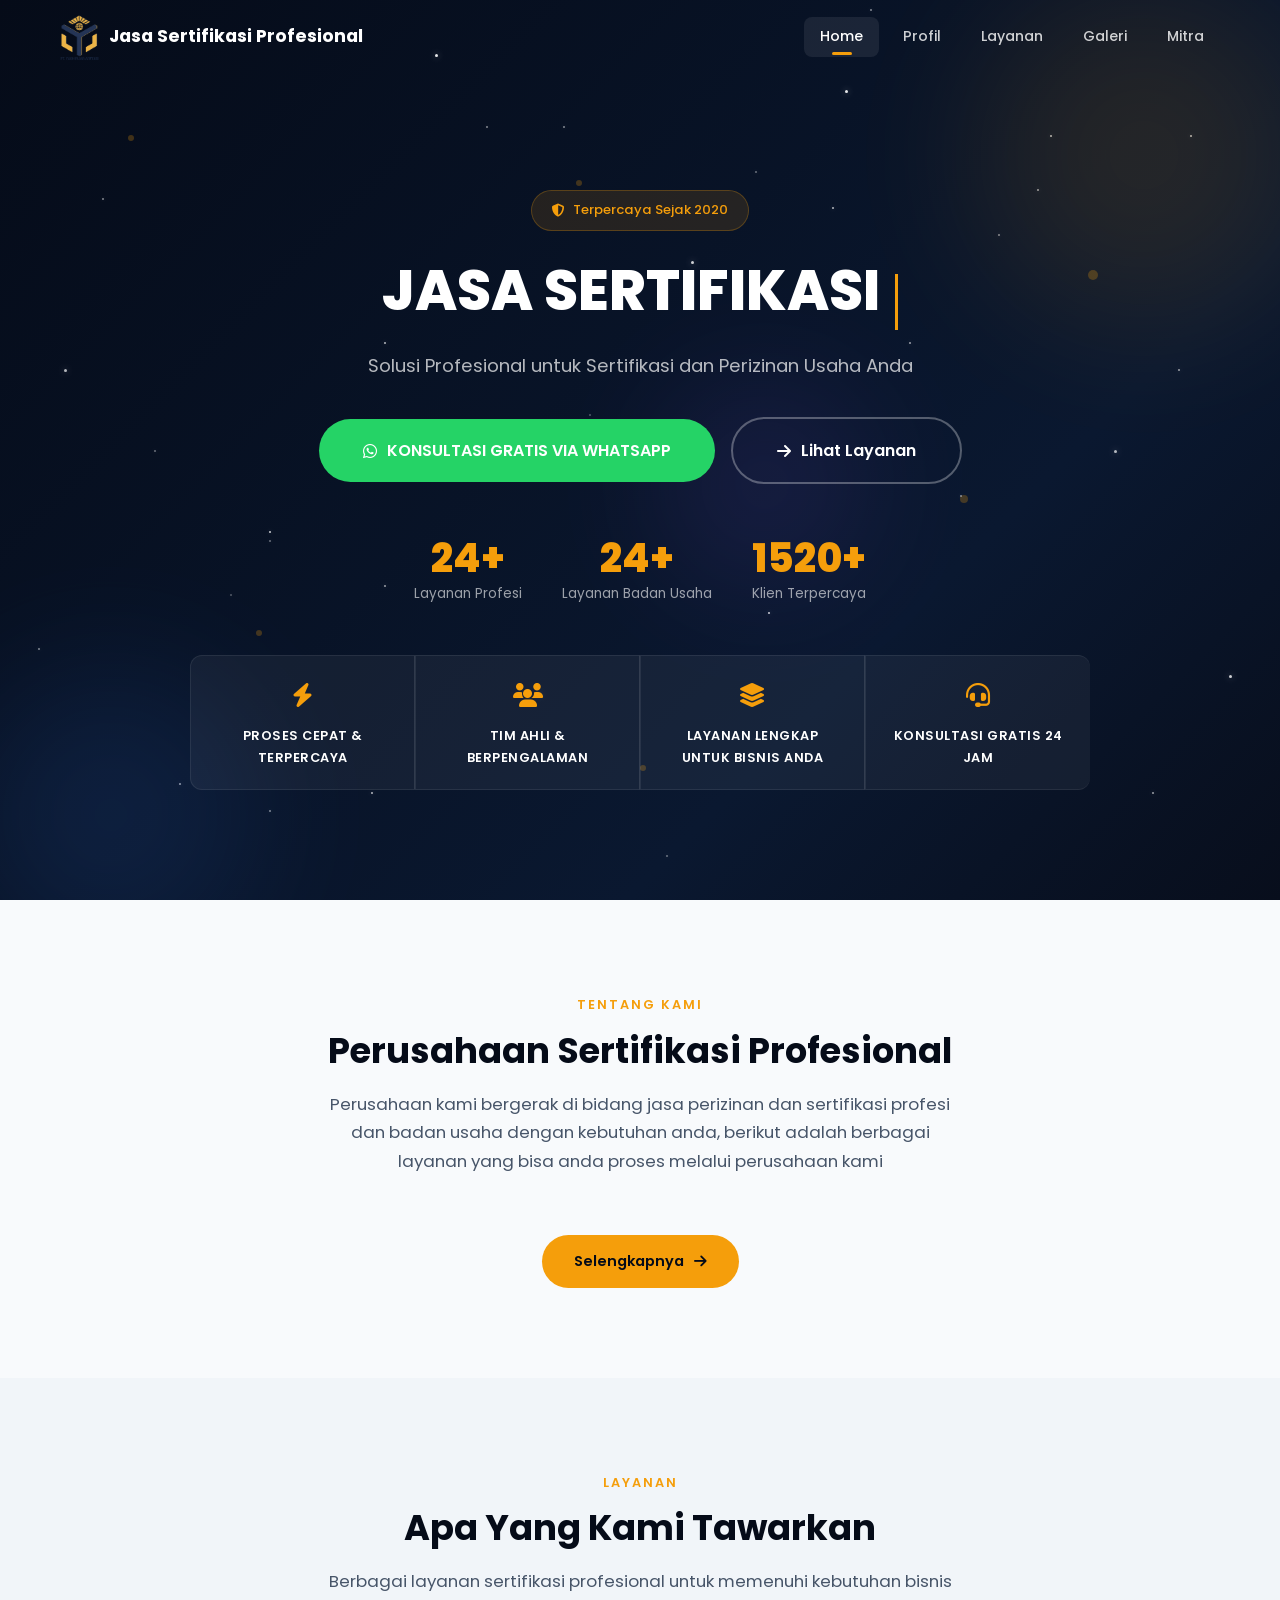
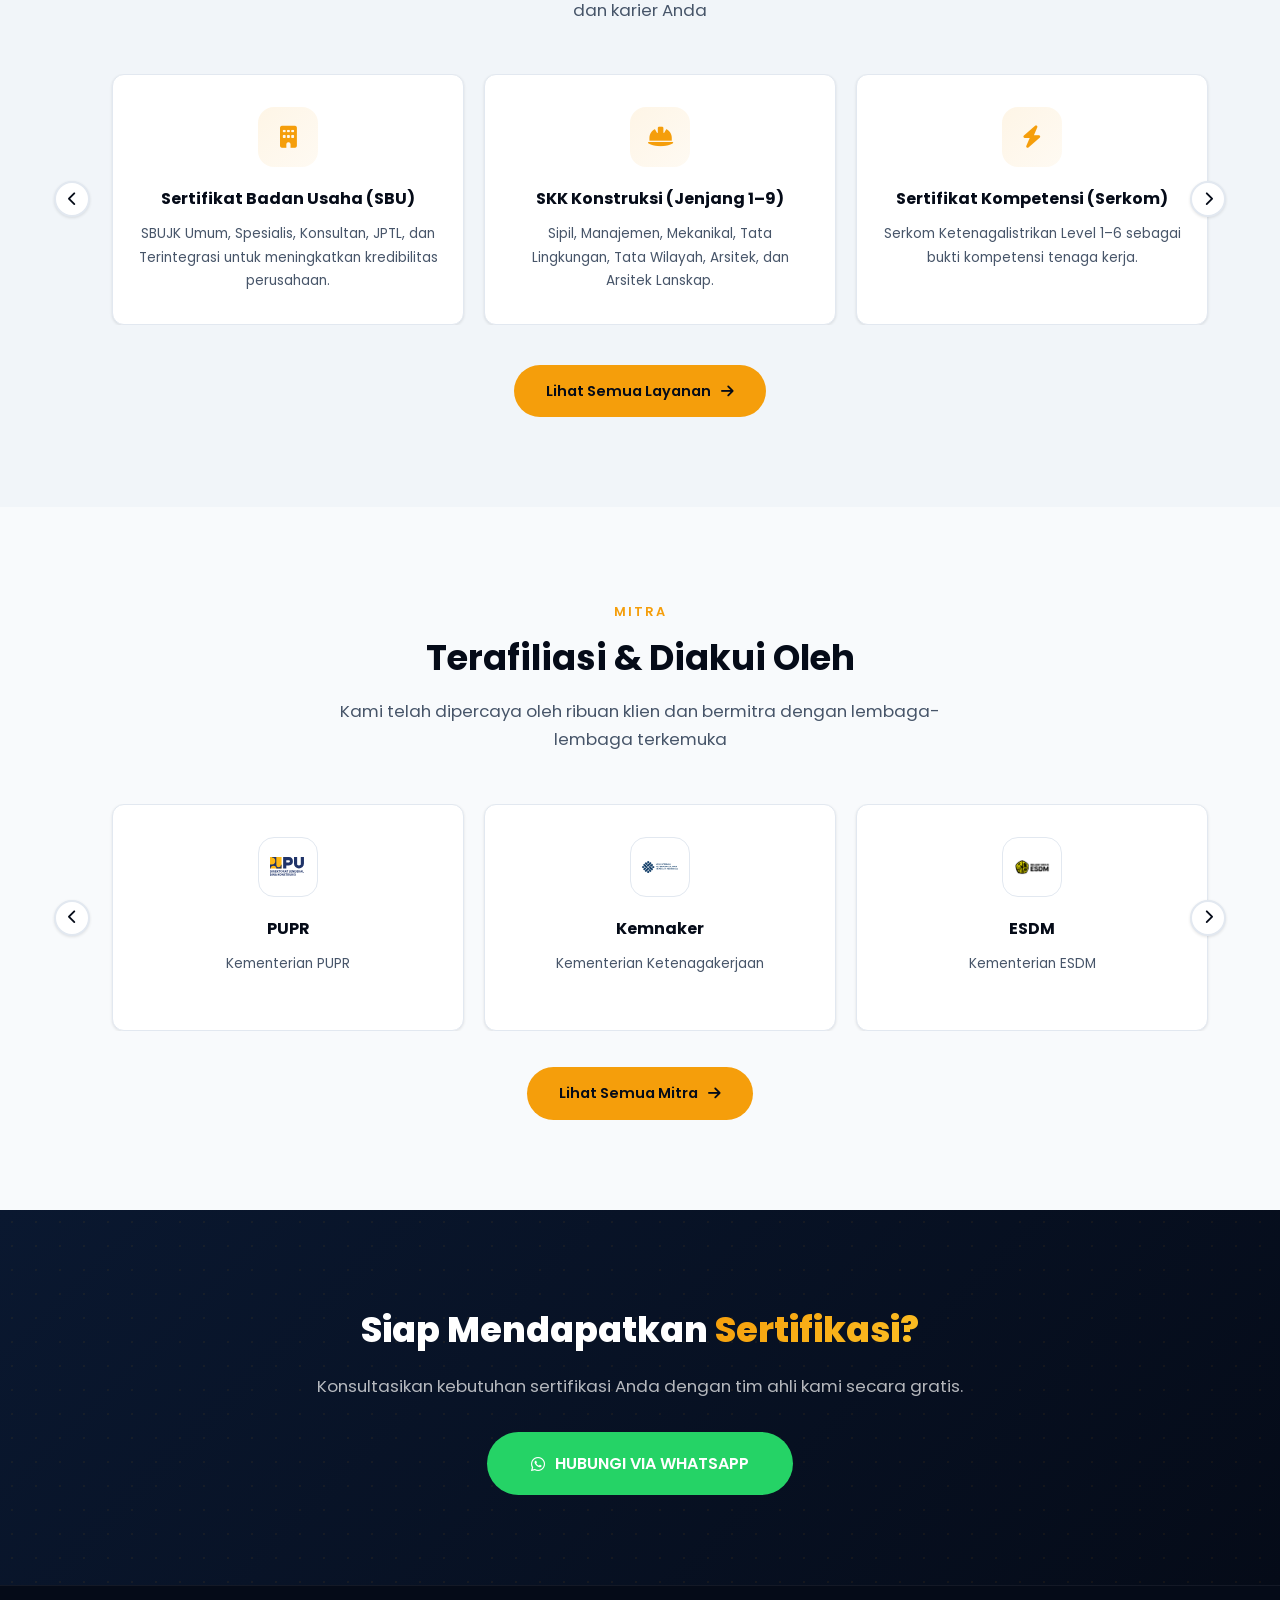
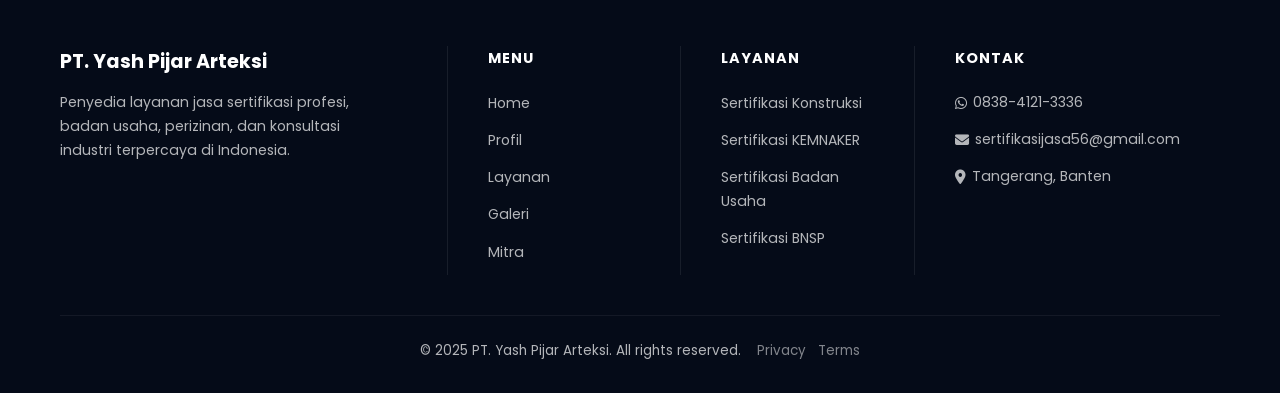
==== commit 2328436c: "gemerlap bintang + glow orbs + bright stars, aksen estetik" ====
--- a/index.html
+++ b/index.html
@@ -129,32 +129,45 @@
       <span></span><span></span><span></span>
     </div>
     <div class="hero-stars">
-      <span style="left:82%;top:15%;--star-op:0.6;--dur:2.7s;--delay:0.7s;width:1px;height:1px;"></span>
-      <span style="left:14%;top:87%;--star-op:0.5;--dur:2.1s;--delay:0.5s;width:1px;height:1px;"></span>
-      <span style="left:30%;top:65%;--star-op:0.5;--dur:4.1s;--delay:3.5s;width:1px;height:1px;"></span>
-      <span style="left:54%;top:29%;--star-op:0.5;--dur:4.4s;--delay:0.0s;"></span>
-      <span style="left:21%;top:90%;--star-op:0.4;--dur:2.5s;--delay:4.8s;"></span>
-      <span style="left:44%;top:14%;--star-op:0.4;--dur:3.1s;--delay:1.7s;width:1px;height:1px;"></span>
-      <span style="left:34%;top:6%;--star-op:0.5;--dur:4.9s;--delay:1.9s;"></span>
-      <span style="left:71%;top:38%;--star-op:0.5;--dur:4.1s;--delay:0.2s;width:1px;height:1px;"></span>
-      <span style="left:30%;top:38%;--star-op:0.6;--dur:4.6s;--delay:1.9s;width:1px;height:1px;"></span>
-      <span style="left:59%;top:82%;--star-op:0.3;--dur:3.1s;--delay:3.4s;width:1px;height:1px;"></span>
-      <span style="left:90%;top:88%;--star-op:0.5;--dur:2.5s;--delay:3.6s;width:1px;height:1px;"></span>
-      <span style="left:21%;top:60%;--star-op:0.3;--dur:4.8s;--delay:3.4s;"></span>
-      <span style="left:29%;top:88%;--star-op:0.6;--dur:4.3s;--delay:1.1s;width:1px;height:1px;"></span>
-      <span style="left:5%;top:41%;--star-op:0.3;--dur:2.6s;--delay:4.7s;"></span>
-      <span style="left:92%;top:41%;--star-op:0.5;--dur:3.2s;--delay:4.6s;width:1px;height:1px;"></span>
-      <span style="left:59%;top:19%;--star-op:0.3;--dur:4.2s;--delay:2.7s;width:1px;height:1px;"></span>
-      <span style="left:96%;top:75%;--star-op:0.6;--dur:3.2s;--delay:1.1s;"></span>
-      <span style="left:18%;top:66%;--star-op:0.2;--dur:2.1s;--delay:0.5s;"></span>
-      <span style="left:81%;top:21%;--star-op:0.5;--dur:3.2s;--delay:3.0s;"></span>
-      <span style="left:60%;top:68%;--star-op:0.7;--dur:4.6s;--delay:0.1s;width:1px;height:1px;"></span>
-      <span style="left:93%;top:15%;--star-op:0.6;--dur:3.0s;--delay:1.5s;width:1px;height:1px;"></span>
-      <span style="left:21%;top:59%;--star-op:0.7;--dur:4.6s;--delay:1.3s;width:1px;height:1px;"></span>
-      <span style="left:65%;top:23%;--star-op:0.6;--dur:2.9s;--delay:3.2s;width:1px;height:1px;"></span>
-      <span style="left:78%;top:26%;--star-op:0.4;--dur:2.5s;--delay:4.8s;width:1px;height:1px;"></span>
-      <span style="left:68%;top:1%;--star-op:0.4;--dur:2.3s;--delay:1.8s;width:1px;height:1px;"></span>
-    </div>
+      <span style="left:82%;top:15%;--star-op:0.7;--dur:2.7s;--delay:0.7s;"></span>
+      <span style="left:14%;top:87%;--star-op:0.6;--dur:2.1s;--delay:0.5s;"></span>
+      <span style="left:30%;top:65%;--star-op:0.6;--dur:4.1s;--delay:3.5s;"></span>
+      <span class="bright" style="left:54%;top:29%;--star-op:0.8;--dur:4.4s;--delay:0.0s;"></span>
+      <span style="left:21%;top:90%;--star-op:0.5;--dur:2.5s;--delay:4.8s;"></span>
+      <span style="left:44%;top:14%;--star-op:0.5;--dur:3.1s;--delay:1.7s;"></span>
+      <span class="bright" style="left:34%;top:6%;--star-op:0.9;--dur:4.9s;--delay:1.9s;"></span>
+      <span style="left:71%;top:38%;--star-op:0.6;--dur:4.1s;--delay:0.2s;"></span>
+      <span style="left:30%;top:38%;--star-op:0.7;--dur:4.6s;--delay:1.9s;"></span>
+      <span style="left:59%;top:82%;--star-op:0.4;--dur:3.1s;--delay:3.4s;"></span>
+      <span style="left:90%;top:88%;--star-op:0.6;--dur:2.5s;--delay:3.6s;"></span>
+      <span style="left:21%;top:60%;--star-op:0.4;--dur:4.8s;--delay:3.4s;"></span>
+      <span style="left:29%;top:88%;--star-op:0.7;--dur:4.3s;--delay:1.1s;"></span>
+      <span class="bright" style="left:5%;top:41%;--star-op:0.7;--dur:2.6s;--delay:4.7s;"></span>
+      <span style="left:92%;top:41%;--star-op:0.6;--dur:3.2s;--delay:4.6s;"></span>
+      <span style="left:59%;top:19%;--star-op:0.4;--dur:4.2s;--delay:2.7s;"></span>
+      <span class="bright" style="left:96%;top:75%;--star-op:0.8;--dur:3.2s;--delay:1.1s;"></span>
+      <span style="left:18%;top:66%;--star-op:0.3;--dur:2.1s;--delay:0.5s;"></span>
+      <span style="left:81%;top:21%;--star-op:0.6;--dur:3.2s;--delay:3.0s;"></span>
+      <span style="left:60%;top:68%;--star-op:0.8;--dur:4.6s;--delay:0.1s;"></span>
+      <span style="left:93%;top:15%;--star-op:0.7;--dur:3.0s;--delay:1.5s;"></span>
+      <span style="left:21%;top:59%;--star-op:0.8;--dur:4.6s;--delay:1.3s;"></span>
+      <span style="left:65%;top:23%;--star-op:0.7;--dur:2.9s;--delay:3.2s;"></span>
+      <span style="left:78%;top:26%;--star-op:0.5;--dur:2.5s;--delay:4.8s;"></span>
+      <span style="left:68%;top:1%;--star-op:0.5;--dur:2.3s;--delay:1.8s;"></span>
+      <span style="left:8%;top:22%;--star-op:0.5;--dur:3.7s;--delay:2.1s;"></span>
+      <span class="bright" style="left:42%;top:77%;--star-op:0.8;--dur:3.3s;--delay:0.9s;"></span>
+      <span style="left:75%;top:55%;--star-op:0.5;--dur:4.0s;--delay:1.4s;"></span>
+      <span style="left:12%;top:50%;--star-op:0.4;--dur:2.8s;--delay:3.8s;"></span>
+      <span class="bright" style="left:87%;top:50%;--star-op:0.7;--dur:3.5s;--delay:2.3s;"></span>
+      <span style="left:38%;top:14%;--star-op:0.5;--dur:4.7s;--delay:0.3s;"></span>
+      <span style="left:52%;top:95%;--star-op:0.4;--dur:2.2s;--delay:4.1s;"></span>
+      <span class="bright" style="left:66%;top:10%;--star-op:0.9;--dur:3.9s;--delay:1.6s;"></span>
+      <span style="left:3%;top:72%;--star-op:0.5;--dur:4.5s;--delay:2.9s;"></span>
+      <span style="left:46%;top:46%;--star-op:0.3;--dur:2.4s;--delay:3.2s;"></span>
+    </div>
+    <div class="hero-glow g1"></div>
+    <div class="hero-glow g2"></div>
+    <div class="hero-glow g3"></div>
     <div class="container">
       <div class="hero-badge">
         <i class="fas fa-shield-halved"></i> Terpercaya Sejak 2020
--- a/css/style.css
+++ b/css/style.css
@@ -293,14 +293,65 @@
   height: 2px;
   background: #fff;
   border-radius: 50%;
+  box-shadow: 0 0 4px rgba(255,255,255,0.3);
   animation: starTwinkle var(--dur, 3s) ease-in-out infinite alternate;
   animation-delay: var(--delay, 0s);
   opacity: var(--star-op, 0.4);
 }
 
+.hero-stars span.bright {
+  width: 3px;
+  height: 3px;
+  box-shadow: 0 0 6px rgba(255,255,255,0.5), 0 0 12px rgba(255,255,255,0.15);
+}
+
 @keyframes starTwinkle {
-  0% { opacity: calc(var(--star-op, 0.4) * 0.3); transform: scale(0.8); }
-  100% { opacity: var(--star-op, 0.4); transform: scale(1.3); }
+  0% { opacity: calc(var(--star-op, 0.4) * 0.15); transform: scale(0.5); }
+  100% { opacity: var(--star-op, 0.4); transform: scale(1.5); }
+}
+
+.hero-glow {
+  position: absolute;
+  border-radius: 50%;
+  pointer-events: none;
+  z-index: 0;
+  filter: blur(60px);
+  opacity: 0.15;
+  animation: glowDrift 12s ease-in-out infinite alternate;
+}
+
+.hero-glow.g1 {
+  width: 400px;
+  height: 400px;
+  background: radial-gradient(circle, var(--accent), transparent);
+  top: -5%;
+  right: -5%;
+  animation-delay: 0s;
+}
+
+.hero-glow.g2 {
+  width: 350px;
+  height: 350px;
+  background: radial-gradient(circle, #3B82F6, transparent);
+  bottom: -10%;
+  left: -5%;
+  animation-delay: -4s;
+}
+
+.hero-glow.g3 {
+  width: 250px;
+  height: 250px;
+  background: radial-gradient(circle, #8B5CF6, transparent);
+  top: 40%;
+  left: 50%;
+  animation-delay: -8s;
+}
+
+@keyframes glowDrift {
+  0% { transform: translate(0, 0) scale(1); }
+  33% { transform: translate(30px, -20px) scale(1.1); }
+  66% { transform: translate(-20px, 30px) scale(0.9); }
+  100% { transform: translate(15px, -15px) scale(1.05); }
 }
 
 .hero-particles {
--- a/css/style.css
+++ b/css/style.css
@@ -293,14 +293,65 @@
   height: 2px;
   background: #fff;
   border-radius: 50%;
+  box-shadow: 0 0 4px rgba(255,255,255,0.3);
   animation: starTwinkle var(--dur, 3s) ease-in-out infinite alternate;
   animation-delay: var(--delay, 0s);
   opacity: var(--star-op, 0.4);
 }
 
+.hero-stars span.bright {
+  width: 3px;
+  height: 3px;
+  box-shadow: 0 0 6px rgba(255,255,255,0.5), 0 0 12px rgba(255,255,255,0.15);
+}
+
 @keyframes starTwinkle {
-  0% { opacity: calc(var(--star-op, 0.4) * 0.3); transform: scale(0.8); }
-  100% { opacity: var(--star-op, 0.4); transform: scale(1.3); }
+  0% { opacity: calc(var(--star-op, 0.4) * 0.15); transform: scale(0.5); }
+  100% { opacity: var(--star-op, 0.4); transform: scale(1.5); }
+}
+
+.hero-glow {
+  position: absolute;
+  border-radius: 50%;
+  pointer-events: none;
+  z-index: 0;
+  filter: blur(60px);
+  opacity: 0.15;
+  animation: glowDrift 12s ease-in-out infinite alternate;
+}
+
+.hero-glow.g1 {
+  width: 400px;
+  height: 400px;
+  background: radial-gradient(circle, var(--accent), transparent);
+  top: -5%;
+  right: -5%;
+  animation-delay: 0s;
+}
+
+.hero-glow.g2 {
+  width: 350px;
+  height: 350px;
+  background: radial-gradient(circle, #3B82F6, transparent);
+  bottom: -10%;
+  left: -5%;
+  animation-delay: -4s;
+}
+
+.hero-glow.g3 {
+  width: 250px;
+  height: 250px;
+  background: radial-gradient(circle, #8B5CF6, transparent);
+  top: 40%;
+  left: 50%;
+  animation-delay: -8s;
+}
+
+@keyframes glowDrift {
+  0% { transform: translate(0, 0) scale(1); }
+  33% { transform: translate(30px, -20px) scale(1.1); }
+  66% { transform: translate(-20px, 30px) scale(0.9); }
+  100% { transform: translate(15px, -15px) scale(1.05); }
 }
 
 .hero-particles {
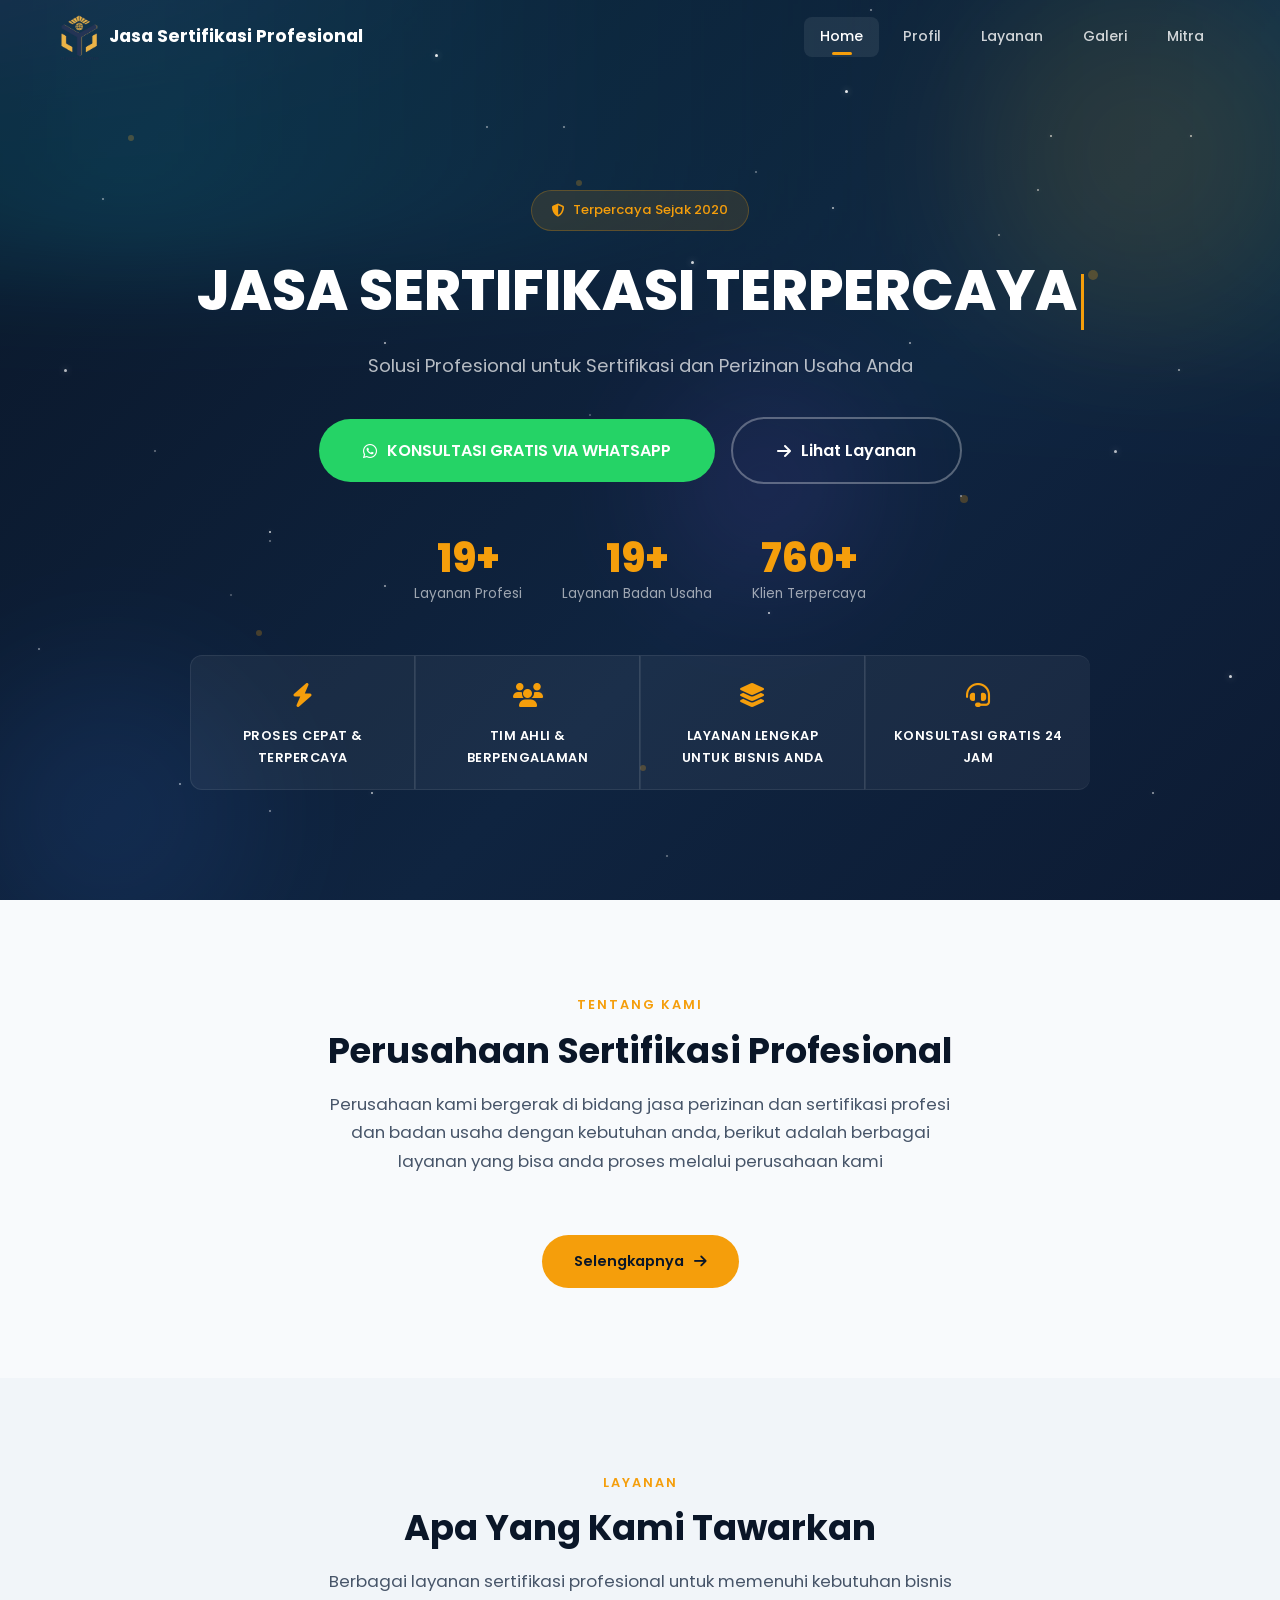
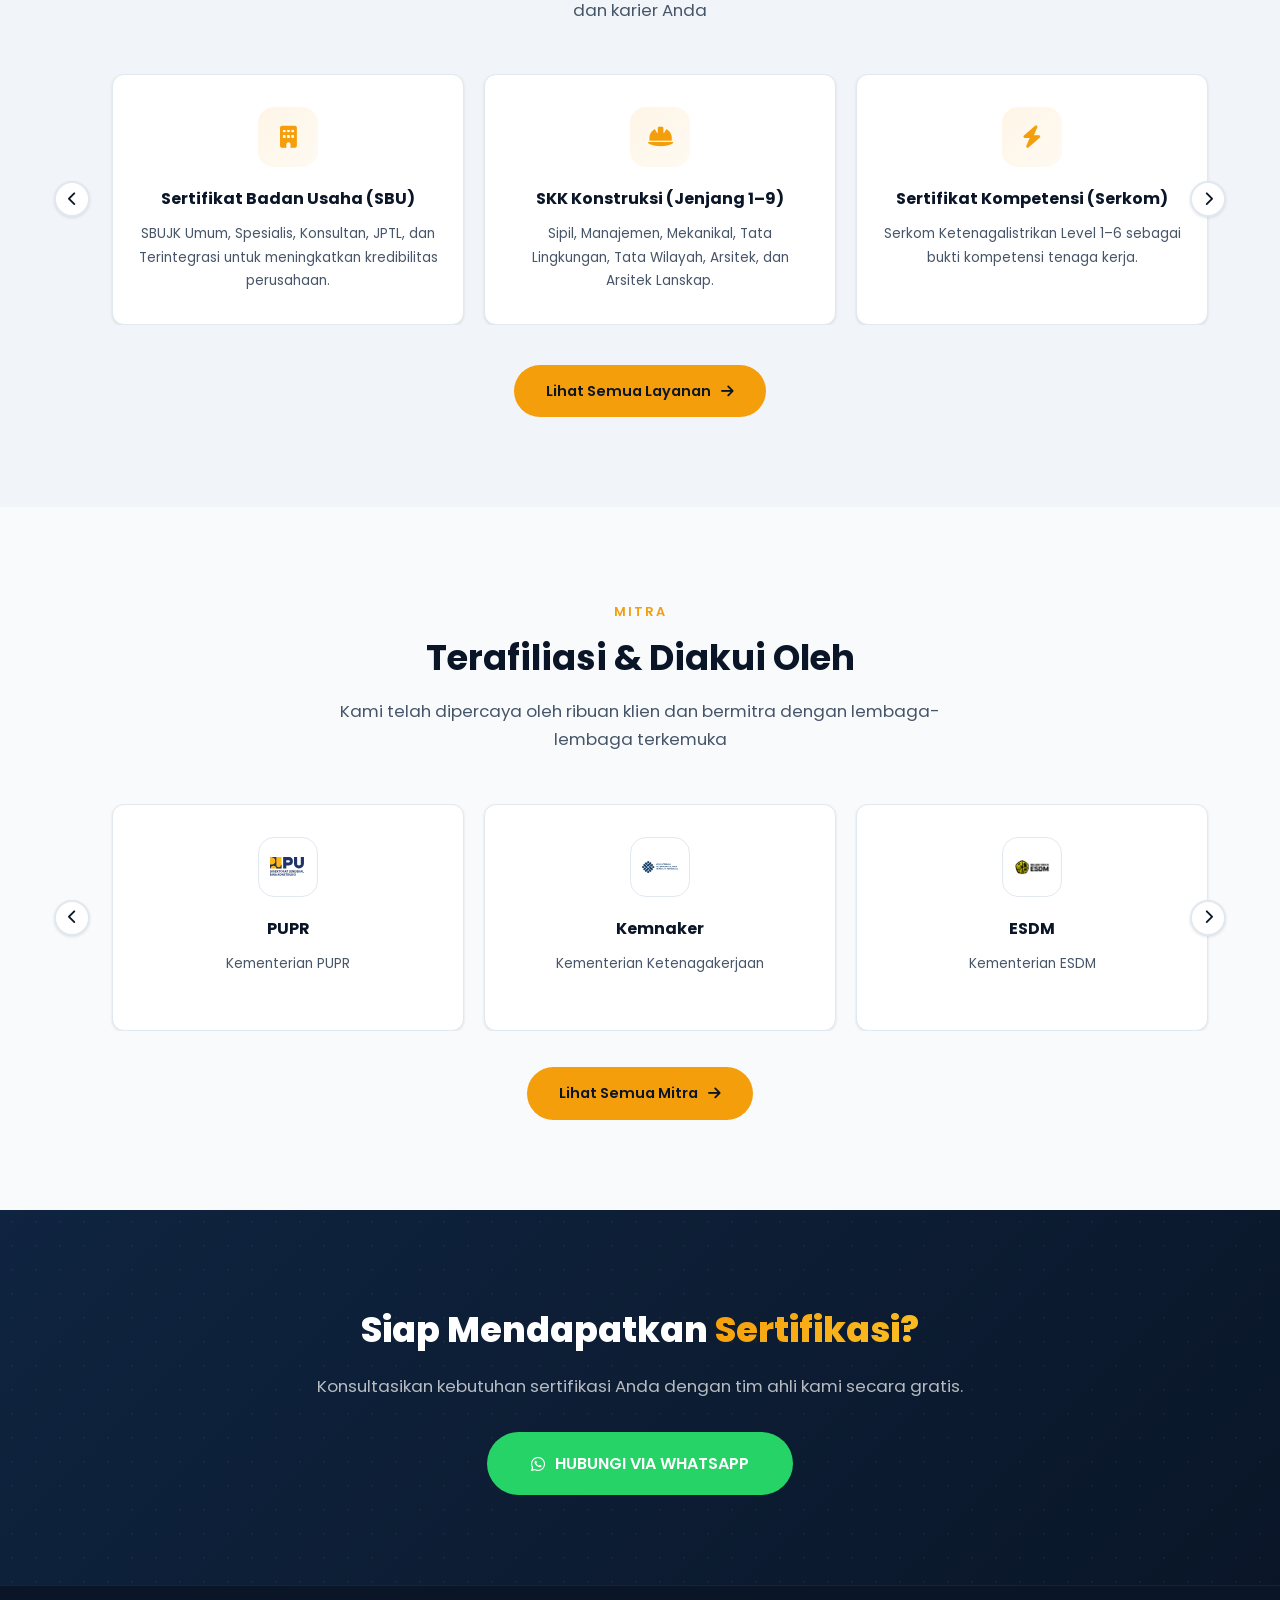
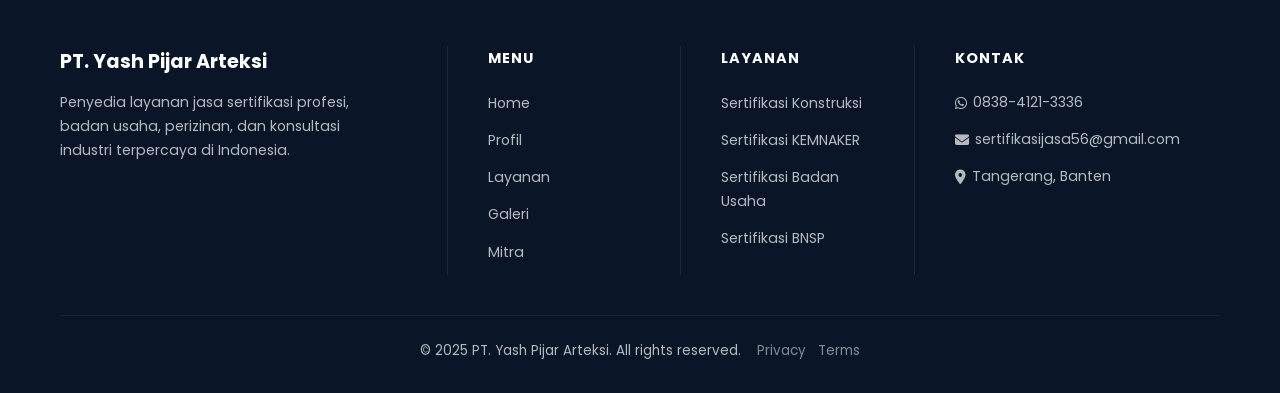
==== commit a035cb1c: "biru langit malam + aurora (cyan, hijau, ungu) + bintang gemerlap" ====
--- a/index.html
+++ b/index.html
@@ -165,6 +165,11 @@
       <span style="left:3%;top:72%;--star-op:0.5;--dur:4.5s;--delay:2.9s;"></span>
       <span style="left:46%;top:46%;--star-op:0.3;--dur:2.4s;--delay:3.2s;"></span>
     </div>
+    <div class="hero-aurora">
+      <div class="aurora-layer l1"></div>
+      <div class="aurora-layer l2"></div>
+      <div class="aurora-layer l3"></div>
+    </div>
     <div class="hero-glow g1"></div>
     <div class="hero-glow g2"></div>
     <div class="hero-glow g3"></div>
--- a/css/style.css
+++ b/css/style.css
@@ -7,8 +7,8 @@
 }
 
 :root {
-  --primary: #050B18;
-  --secondary: #0A1830;
+  --primary: #0A1628;
+  --secondary: #0F2440;
   --accent: #F59E0B;
   --accent-hover: #d97706;
   --light: #F8FAFC;
@@ -163,7 +163,7 @@
 }
 
 .navbar.scrolled {
-  background: rgba(5, 11, 24, 0.94);
+  background: rgba(10, 22, 40, 0.94);
   backdrop-filter: blur(16px);
   -webkit-backdrop-filter: blur(16px);
   border-bottom: 1px solid rgba(255, 255, 255, 0.06);
@@ -263,7 +263,7 @@
 /* ===== HERO ===== */
 .hero {
   min-height: 100vh;
-  background: linear-gradient(135deg, var(--primary) 0%, var(--secondary) 70%, #080E1C 100%);
+  background: linear-gradient(135deg, var(--primary) 0%, var(--secondary) 60%, #0D1B33 100%);
   display: flex;
   align-items: center;
   position: relative;
@@ -352,6 +352,73 @@
   33% { transform: translate(30px, -20px) scale(1.1); }
   66% { transform: translate(-20px, 30px) scale(0.9); }
   100% { transform: translate(15px, -15px) scale(1.05); }
+}
+
+/* ===== AURORA ===== */
+.hero-aurora {
+  position: absolute;
+  inset: 0;
+  pointer-events: none;
+  z-index: 0;
+  overflow: hidden;
+  opacity: 0.5;
+  mix-blend-mode: screen;
+}
+
+.hero-aurora .aurora-layer {
+  position: absolute;
+  inset: -50%;
+  width: 200%;
+  height: 200%;
+  background-repeat: repeat;
+  opacity: 0.35;
+}
+
+.hero-aurora .aurora-layer.l1 {
+  background: linear-gradient(90deg,
+    transparent 0%, #06B6D4 15%, transparent 30%,
+    transparent 50%, #22D3EE 65%, transparent 80%
+  );
+  background-size: 200% 100%;
+  animation: auroraSweep 18s ease-in-out infinite alternate;
+  filter: blur(50px);
+  top: -30%;
+  height: 60%;
+}
+
+.hero-aurora .aurora-layer.l2 {
+  background: linear-gradient(90deg,
+    transparent 0%, transparent 20%, #10B981 35%, transparent 50%,
+    transparent 60%, #34D399 75%, transparent 90%
+  );
+  background-size: 250% 100%;
+  animation: auroraSweep 22s ease-in-out infinite alternate-reverse;
+  filter: blur(60px);
+  top: -10%;
+  height: 50%;
+  opacity: 0.25;
+}
+
+.hero-aurora .aurora-layer.l3 {
+  background: linear-gradient(90deg,
+    transparent 0%, #A855F7 10%, transparent 25%,
+    transparent 40%, #C084FC 55%, transparent 70%,
+    transparent 85%, #818CF8 95%
+  );
+  background-size: 180% 100%;
+  animation: auroraSweep 25s ease-in-out infinite alternate;
+  filter: blur(70px);
+  bottom: -20%;
+  height: 55%;
+  opacity: 0.2;
+}
+
+@keyframes auroraSweep {
+  0% { transform: translateX(0) scaleY(1); }
+  25% { transform: translateX(-5%) scaleY(1.1); }
+  50% { transform: translateX(10%) scaleY(0.9); }
+  75% { transform: translateX(-8%) scaleY(1.05); }
+  100% { transform: translateX(5%) scaleY(0.95); }
 }
 
 .hero-particles {
--- a/css/style.css
+++ b/css/style.css
@@ -7,8 +7,8 @@
 }
 
 :root {
-  --primary: #050B18;
-  --secondary: #0A1830;
+  --primary: #0A1628;
+  --secondary: #0F2440;
   --accent: #F59E0B;
   --accent-hover: #d97706;
   --light: #F8FAFC;
@@ -163,7 +163,7 @@
 }
 
 .navbar.scrolled {
-  background: rgba(5, 11, 24, 0.94);
+  background: rgba(10, 22, 40, 0.94);
   backdrop-filter: blur(16px);
   -webkit-backdrop-filter: blur(16px);
   border-bottom: 1px solid rgba(255, 255, 255, 0.06);
@@ -263,7 +263,7 @@
 /* ===== HERO ===== */
 .hero {
   min-height: 100vh;
-  background: linear-gradient(135deg, var(--primary) 0%, var(--secondary) 70%, #080E1C 100%);
+  background: linear-gradient(135deg, var(--primary) 0%, var(--secondary) 60%, #0D1B33 100%);
   display: flex;
   align-items: center;
   position: relative;
@@ -352,6 +352,73 @@
   33% { transform: translate(30px, -20px) scale(1.1); }
   66% { transform: translate(-20px, 30px) scale(0.9); }
   100% { transform: translate(15px, -15px) scale(1.05); }
+}
+
+/* ===== AURORA ===== */
+.hero-aurora {
+  position: absolute;
+  inset: 0;
+  pointer-events: none;
+  z-index: 0;
+  overflow: hidden;
+  opacity: 0.5;
+  mix-blend-mode: screen;
+}
+
+.hero-aurora .aurora-layer {
+  position: absolute;
+  inset: -50%;
+  width: 200%;
+  height: 200%;
+  background-repeat: repeat;
+  opacity: 0.35;
+}
+
+.hero-aurora .aurora-layer.l1 {
+  background: linear-gradient(90deg,
+    transparent 0%, #06B6D4 15%, transparent 30%,
+    transparent 50%, #22D3EE 65%, transparent 80%
+  );
+  background-size: 200% 100%;
+  animation: auroraSweep 18s ease-in-out infinite alternate;
+  filter: blur(50px);
+  top: -30%;
+  height: 60%;
+}
+
+.hero-aurora .aurora-layer.l2 {
+  background: linear-gradient(90deg,
+    transparent 0%, transparent 20%, #10B981 35%, transparent 50%,
+    transparent 60%, #34D399 75%, transparent 90%
+  );
+  background-size: 250% 100%;
+  animation: auroraSweep 22s ease-in-out infinite alternate-reverse;
+  filter: blur(60px);
+  top: -10%;
+  height: 50%;
+  opacity: 0.25;
+}
+
+.hero-aurora .aurora-layer.l3 {
+  background: linear-gradient(90deg,
+    transparent 0%, #A855F7 10%, transparent 25%,
+    transparent 40%, #C084FC 55%, transparent 70%,
+    transparent 85%, #818CF8 95%
+  );
+  background-size: 180% 100%;
+  animation: auroraSweep 25s ease-in-out infinite alternate;
+  filter: blur(70px);
+  bottom: -20%;
+  height: 55%;
+  opacity: 0.2;
+}
+
+@keyframes auroraSweep {
+  0% { transform: translateX(0) scaleY(1); }
+  25% { transform: translateX(-5%) scaleY(1.1); }
+  50% { transform: translateX(10%) scaleY(0.9); }
+  75% { transform: translateX(-8%) scaleY(1.05); }
+  100% { transform: translateX(5%) scaleY(0.95); }
 }
 
 .hero-particles {
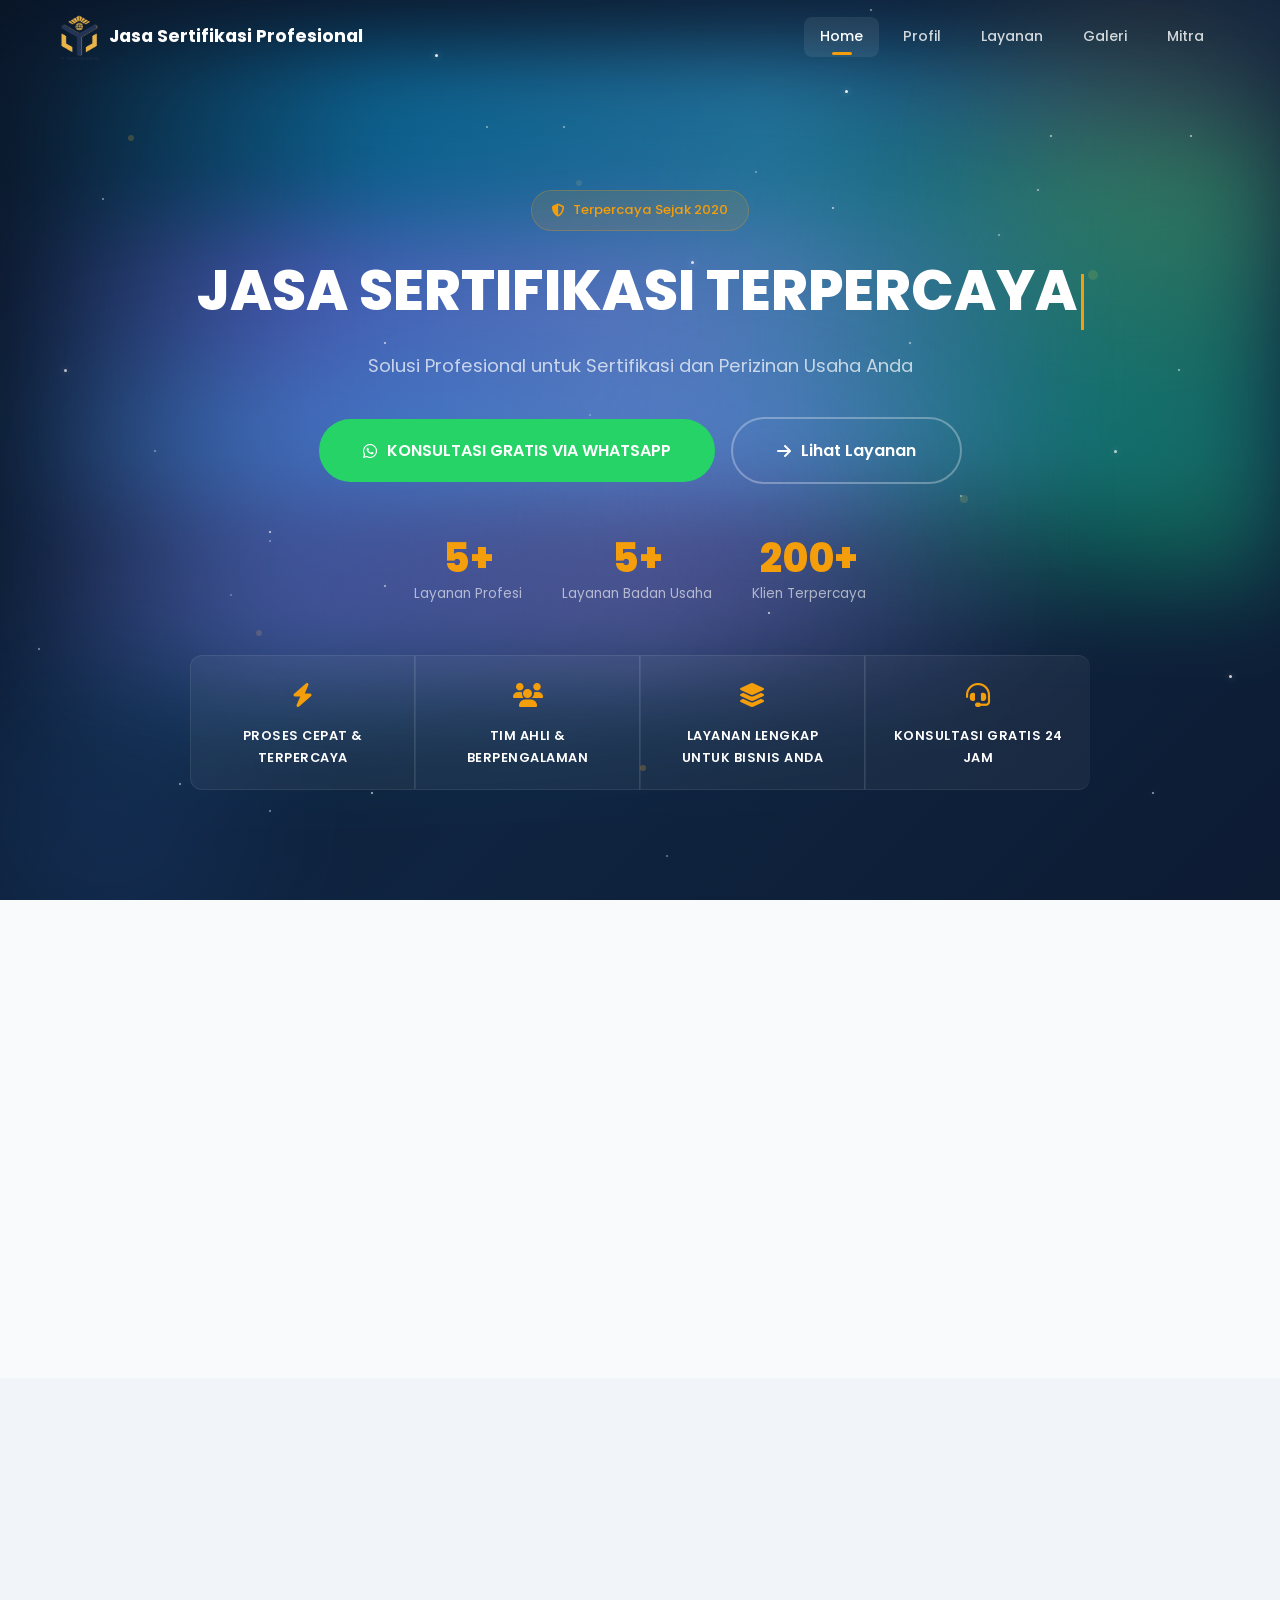
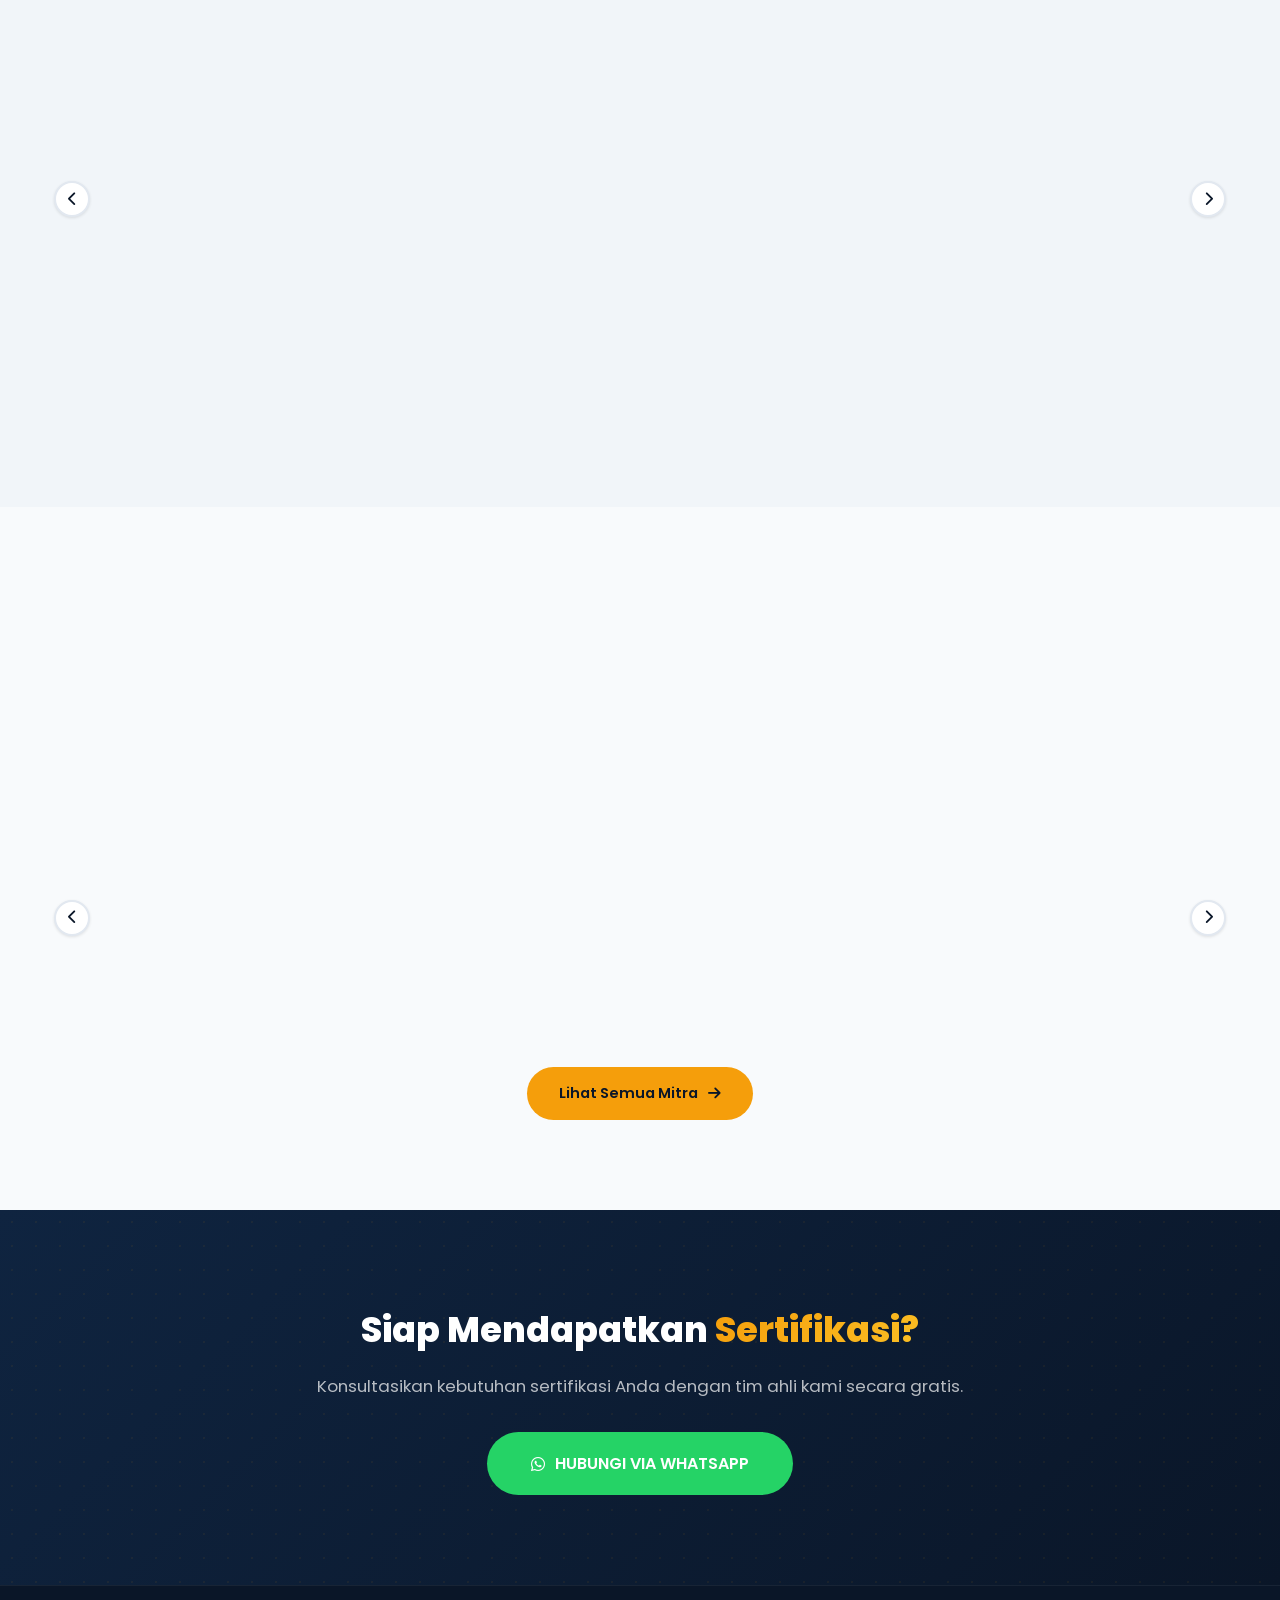
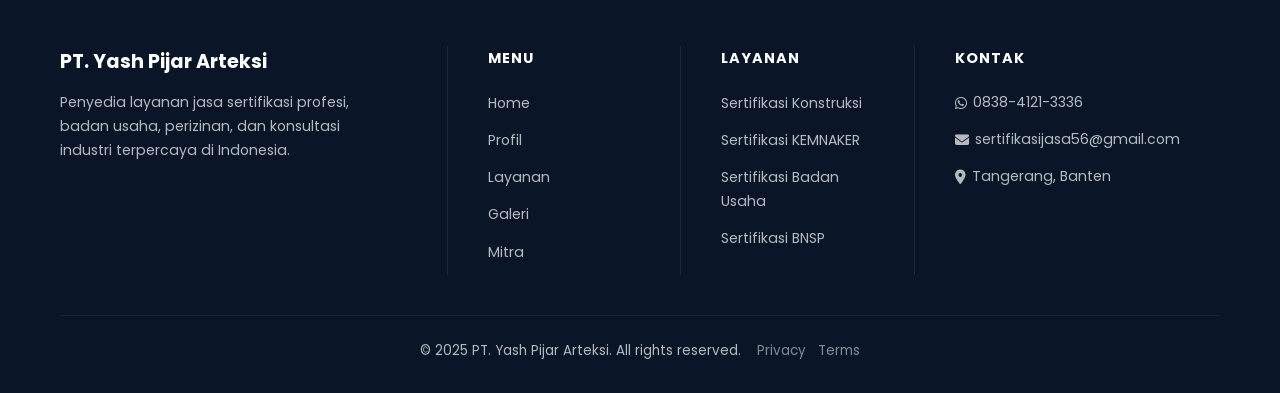
==== commit 6039e426: "perbaiki aurora: opacity naik, blur turun, 4 layer, z-order bintang di atas aurora" ====
--- a/index.html
+++ b/index.html
@@ -128,6 +128,12 @@
       <span></span><span></span><span></span>
       <span></span><span></span><span></span>
     </div>
+    <div class="hero-aurora">
+      <div class="aurora-layer l1"></div>
+      <div class="aurora-layer l2"></div>
+      <div class="aurora-layer l3"></div>
+      <div class="aurora-layer l4"></div>
+    </div>
     <div class="hero-stars">
       <span style="left:82%;top:15%;--star-op:0.7;--dur:2.7s;--delay:0.7s;"></span>
       <span style="left:14%;top:87%;--star-op:0.6;--dur:2.1s;--delay:0.5s;"></span>
@@ -165,11 +171,6 @@
       <span style="left:3%;top:72%;--star-op:0.5;--dur:4.5s;--delay:2.9s;"></span>
       <span style="left:46%;top:46%;--star-op:0.3;--dur:2.4s;--delay:3.2s;"></span>
     </div>
-    <div class="hero-aurora">
-      <div class="aurora-layer l1"></div>
-      <div class="aurora-layer l2"></div>
-      <div class="aurora-layer l3"></div>
-    </div>
     <div class="hero-glow g1"></div>
     <div class="hero-glow g2"></div>
     <div class="hero-glow g3"></div>
--- a/css/style.css
+++ b/css/style.css
@@ -361,64 +361,73 @@
   pointer-events: none;
   z-index: 0;
   overflow: hidden;
-  opacity: 0.5;
-  mix-blend-mode: screen;
 }
 
 .hero-aurora .aurora-layer {
   position: absolute;
-  inset: -50%;
-  width: 200%;
-  height: 200%;
+  inset: 0;
+  width: 100%;
+  height: 50%;
   background-repeat: repeat;
-  opacity: 0.35;
+  opacity: 0.5;
 }
 
 .hero-aurora .aurora-layer.l1 {
   background: linear-gradient(90deg,
-    transparent 0%, #06B6D4 15%, transparent 30%,
-    transparent 50%, #22D3EE 65%, transparent 80%
+    transparent 0%, #0EA5E9 10%, #38BDF8 20%, transparent 35%,
+    transparent 55%, #22D3EE 65%, #67E8F9 75%, transparent 90%
   );
-  background-size: 200% 100%;
-  animation: auroraSweep 18s ease-in-out infinite alternate;
-  filter: blur(50px);
-  top: -30%;
-  height: 60%;
+  background-size: 300% 100%;
+  animation: auroraSweep 14s ease-in-out infinite alternate;
+  filter: blur(40px);
+  top: 5%;
 }
 
 .hero-aurora .aurora-layer.l2 {
   background: linear-gradient(90deg,
-    transparent 0%, transparent 20%, #10B981 35%, transparent 50%,
-    transparent 60%, #34D399 75%, transparent 90%
+    transparent 0%, transparent 15%, #10B981 25%, #34D399 35%, transparent 50%,
+    transparent 60%, #2DD4BF 70%, #5EEAD4 80%, transparent 95%
   );
-  background-size: 250% 100%;
-  animation: auroraSweep 22s ease-in-out infinite alternate-reverse;
-  filter: blur(60px);
-  top: -10%;
-  height: 50%;
-  opacity: 0.25;
+  background-size: 350% 100%;
+  animation: auroraSweep 18s ease-in-out infinite alternate-reverse;
+  filter: blur(50px);
+  top: 15%;
+  opacity: 0.4;
 }
 
 .hero-aurora .aurora-layer.l3 {
   background: linear-gradient(90deg,
-    transparent 0%, #A855F7 10%, transparent 25%,
-    transparent 40%, #C084FC 55%, transparent 70%,
-    transparent 85%, #818CF8 95%
+    transparent 0%, #A855F7 8%, #C084FC 18%, transparent 30%,
+    transparent 45%, #818CF8 55%, #A5B4FC 65%, transparent 80%,
+    transparent 88%, #F472B6 95%
   );
-  background-size: 180% 100%;
-  animation: auroraSweep 25s ease-in-out infinite alternate;
-  filter: blur(70px);
-  bottom: -20%;
-  height: 55%;
-  opacity: 0.2;
+  background-size: 280% 100%;
+  animation: auroraSweep 20s ease-in-out infinite alternate;
+  filter: blur(45px);
+  top: 25%;
+  opacity: 0.35;
+}
+
+.hero-aurora .aurora-layer.l4 {
+  background: linear-gradient(90deg,
+    transparent 0%, #38BDF8 5%, transparent 20%,
+    transparent 35%, #818CF8 45%, transparent 60%,
+    transparent 75%, #34D399 85%, transparent 100%
+  );
+  background-size: 400% 100%;
+  animation: auroraSweep 25s ease-in-out infinite alternate-reverse;
+  filter: blur(60px);
+  top: 40%;
+  height: 40%;
+  opacity: 0.25;
 }
 
 @keyframes auroraSweep {
   0% { transform: translateX(0) scaleY(1); }
-  25% { transform: translateX(-5%) scaleY(1.1); }
-  50% { transform: translateX(10%) scaleY(0.9); }
-  75% { transform: translateX(-8%) scaleY(1.05); }
-  100% { transform: translateX(5%) scaleY(0.95); }
+  25% { transform: translateX(-8%) scaleY(1.15); }
+  50% { transform: translateX(12%) scaleY(0.85); }
+  75% { transform: translateX(-5%) scaleY(1.05); }
+  100% { transform: translateX(8%) scaleY(0.95); }
 }
 
 .hero-particles {
--- a/css/style.css
+++ b/css/style.css
@@ -361,64 +361,73 @@
   pointer-events: none;
   z-index: 0;
   overflow: hidden;
-  opacity: 0.5;
-  mix-blend-mode: screen;
 }
 
 .hero-aurora .aurora-layer {
   position: absolute;
-  inset: -50%;
-  width: 200%;
-  height: 200%;
+  inset: 0;
+  width: 100%;
+  height: 50%;
   background-repeat: repeat;
-  opacity: 0.35;
+  opacity: 0.5;
 }
 
 .hero-aurora .aurora-layer.l1 {
   background: linear-gradient(90deg,
-    transparent 0%, #06B6D4 15%, transparent 30%,
-    transparent 50%, #22D3EE 65%, transparent 80%
+    transparent 0%, #0EA5E9 10%, #38BDF8 20%, transparent 35%,
+    transparent 55%, #22D3EE 65%, #67E8F9 75%, transparent 90%
   );
-  background-size: 200% 100%;
-  animation: auroraSweep 18s ease-in-out infinite alternate;
-  filter: blur(50px);
-  top: -30%;
-  height: 60%;
+  background-size: 300% 100%;
+  animation: auroraSweep 14s ease-in-out infinite alternate;
+  filter: blur(40px);
+  top: 5%;
 }
 
 .hero-aurora .aurora-layer.l2 {
   background: linear-gradient(90deg,
-    transparent 0%, transparent 20%, #10B981 35%, transparent 50%,
-    transparent 60%, #34D399 75%, transparent 90%
+    transparent 0%, transparent 15%, #10B981 25%, #34D399 35%, transparent 50%,
+    transparent 60%, #2DD4BF 70%, #5EEAD4 80%, transparent 95%
   );
-  background-size: 250% 100%;
-  animation: auroraSweep 22s ease-in-out infinite alternate-reverse;
-  filter: blur(60px);
-  top: -10%;
-  height: 50%;
-  opacity: 0.25;
+  background-size: 350% 100%;
+  animation: auroraSweep 18s ease-in-out infinite alternate-reverse;
+  filter: blur(50px);
+  top: 15%;
+  opacity: 0.4;
 }
 
 .hero-aurora .aurora-layer.l3 {
   background: linear-gradient(90deg,
-    transparent 0%, #A855F7 10%, transparent 25%,
-    transparent 40%, #C084FC 55%, transparent 70%,
-    transparent 85%, #818CF8 95%
+    transparent 0%, #A855F7 8%, #C084FC 18%, transparent 30%,
+    transparent 45%, #818CF8 55%, #A5B4FC 65%, transparent 80%,
+    transparent 88%, #F472B6 95%
   );
-  background-size: 180% 100%;
-  animation: auroraSweep 25s ease-in-out infinite alternate;
-  filter: blur(70px);
-  bottom: -20%;
-  height: 55%;
-  opacity: 0.2;
+  background-size: 280% 100%;
+  animation: auroraSweep 20s ease-in-out infinite alternate;
+  filter: blur(45px);
+  top: 25%;
+  opacity: 0.35;
+}
+
+.hero-aurora .aurora-layer.l4 {
+  background: linear-gradient(90deg,
+    transparent 0%, #38BDF8 5%, transparent 20%,
+    transparent 35%, #818CF8 45%, transparent 60%,
+    transparent 75%, #34D399 85%, transparent 100%
+  );
+  background-size: 400% 100%;
+  animation: auroraSweep 25s ease-in-out infinite alternate-reverse;
+  filter: blur(60px);
+  top: 40%;
+  height: 40%;
+  opacity: 0.25;
 }
 
 @keyframes auroraSweep {
   0% { transform: translateX(0) scaleY(1); }
-  25% { transform: translateX(-5%) scaleY(1.1); }
-  50% { transform: translateX(10%) scaleY(0.9); }
-  75% { transform: translateX(-8%) scaleY(1.05); }
-  100% { transform: translateX(5%) scaleY(0.95); }
+  25% { transform: translateX(-8%) scaleY(1.15); }
+  50% { transform: translateX(12%) scaleY(0.85); }
+  75% { transform: translateX(-5%) scaleY(1.05); }
+  100% { transform: translateX(8%) scaleY(0.95); }
 }
 
 .hero-particles {
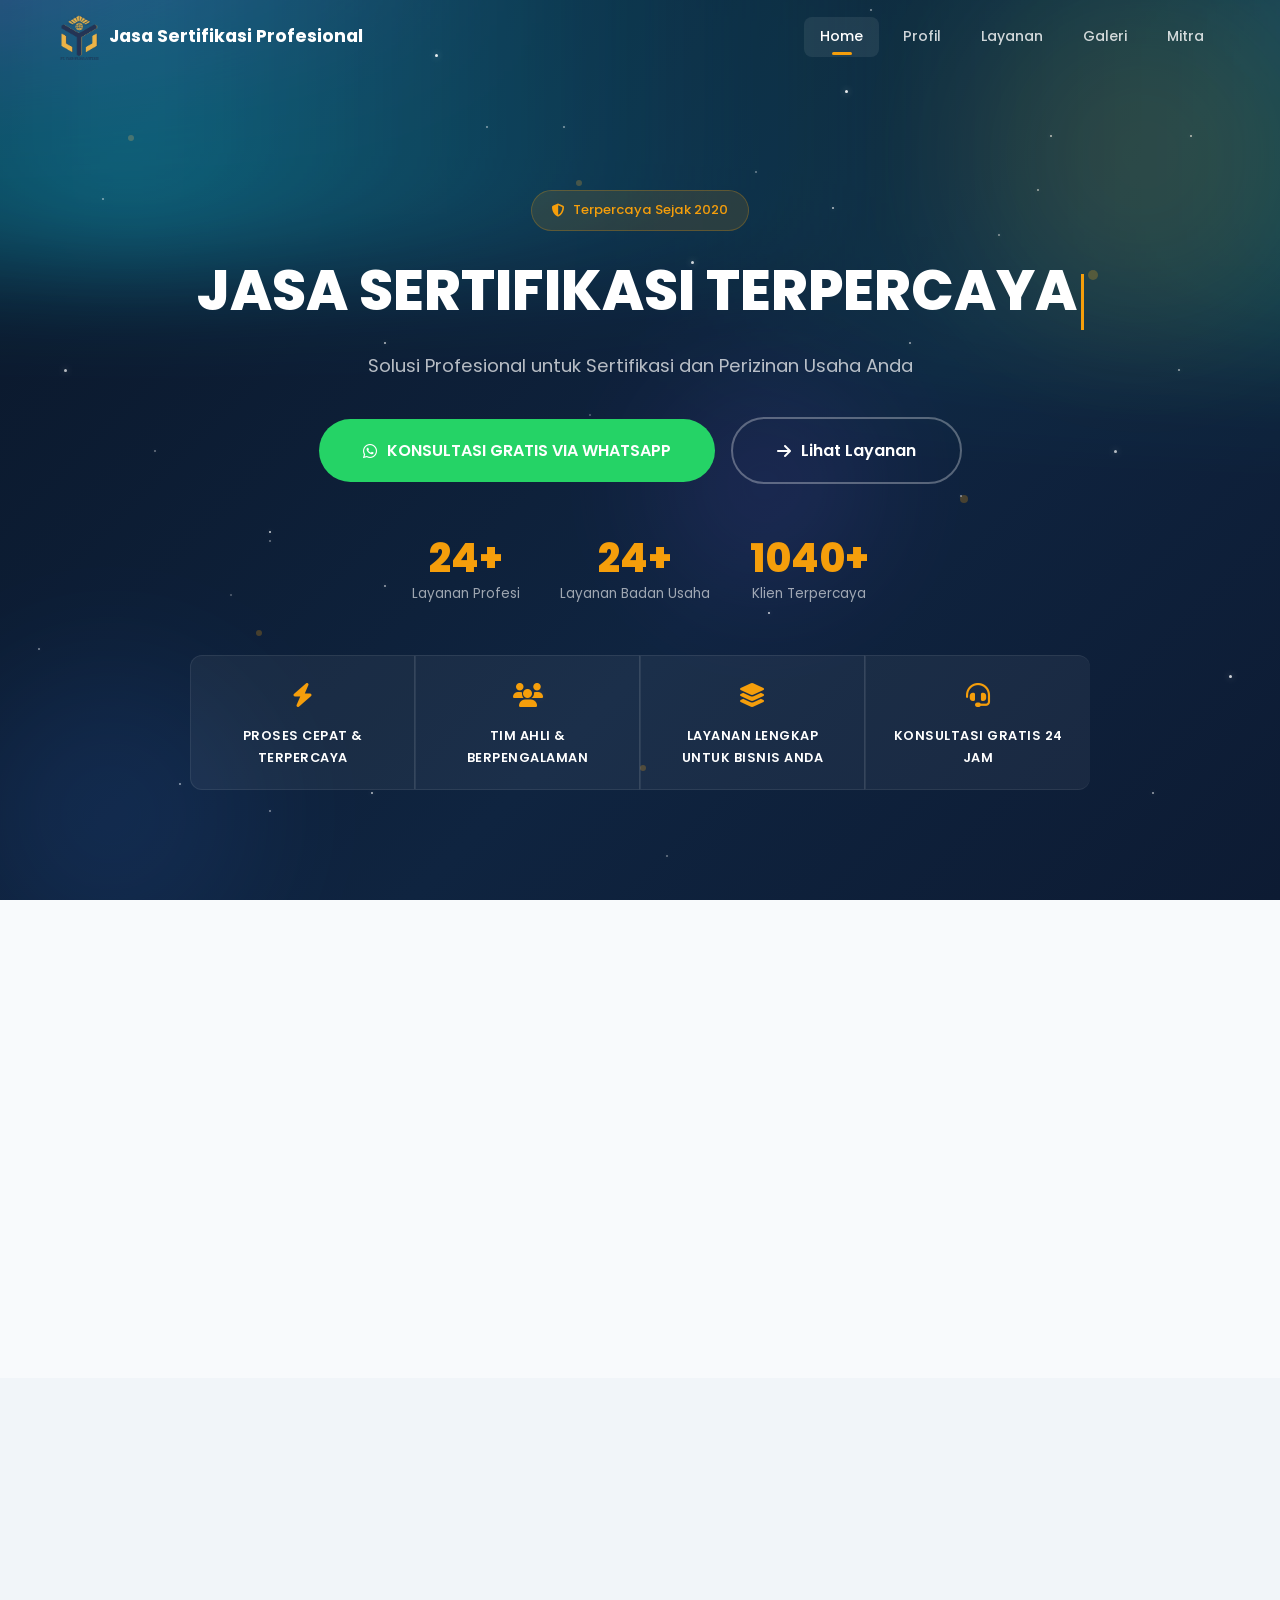
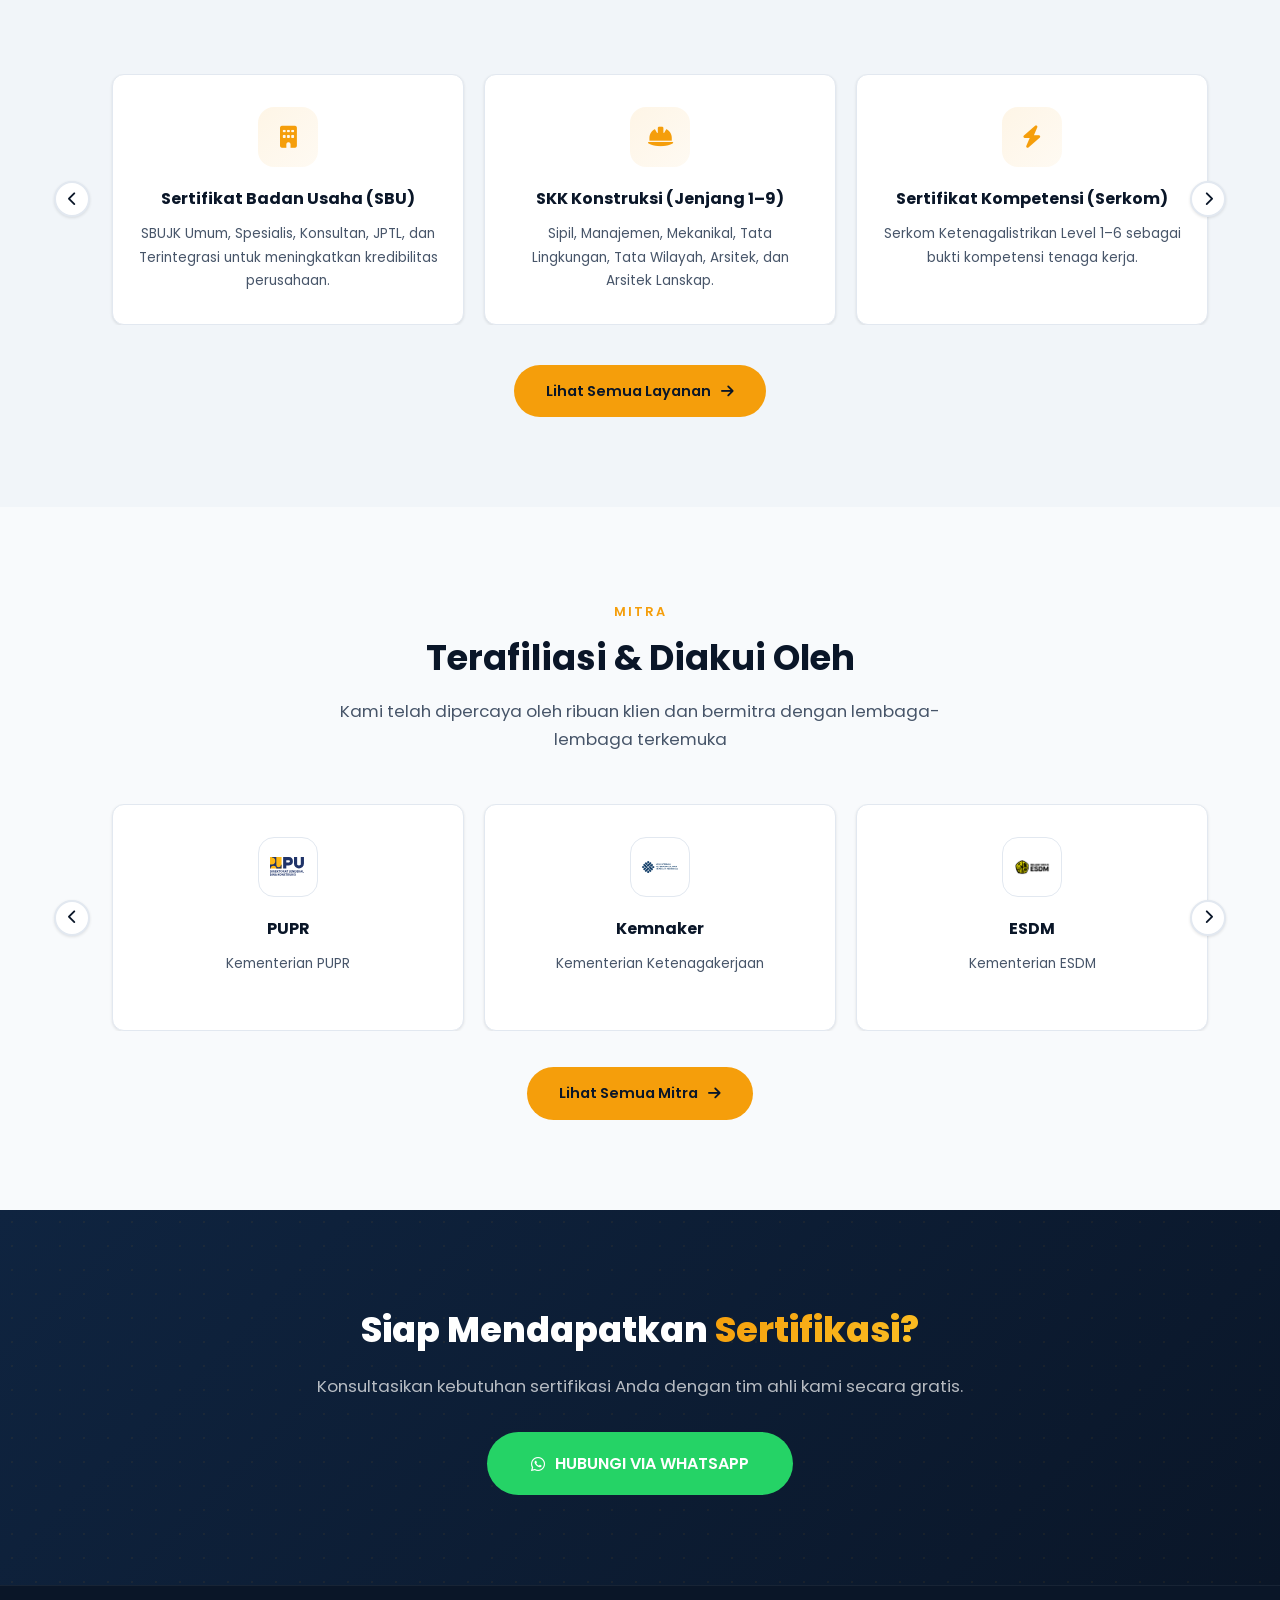
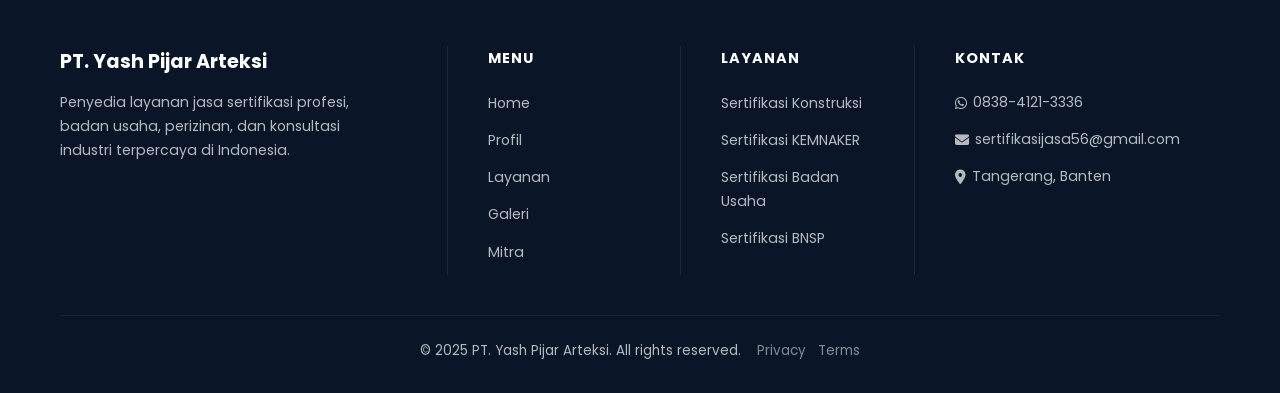
==== commit ada0a5cc: "kembalikan aurora original + brightness naik (opacity 0.8, layer 0.55/0.4/0.35)" ====
--- a/index.html
+++ b/index.html
@@ -132,7 +132,6 @@
       <div class="aurora-layer l1"></div>
       <div class="aurora-layer l2"></div>
       <div class="aurora-layer l3"></div>
-      <div class="aurora-layer l4"></div>
     </div>
     <div class="hero-stars">
       <span style="left:82%;top:15%;--star-op:0.7;--dur:2.7s;--delay:0.7s;"></span>
--- a/css/style.css
+++ b/css/style.css
@@ -361,73 +361,64 @@
   pointer-events: none;
   z-index: 0;
   overflow: hidden;
+  opacity: 0.8;
+  mix-blend-mode: screen;
 }
 
 .hero-aurora .aurora-layer {
   position: absolute;
-  inset: 0;
-  width: 100%;
-  height: 50%;
+  inset: -50%;
+  width: 200%;
+  height: 200%;
   background-repeat: repeat;
-  opacity: 0.5;
+  opacity: 0.55;
 }
 
 .hero-aurora .aurora-layer.l1 {
   background: linear-gradient(90deg,
-    transparent 0%, #0EA5E9 10%, #38BDF8 20%, transparent 35%,
-    transparent 55%, #22D3EE 65%, #67E8F9 75%, transparent 90%
+    transparent 0%, #06B6D4 15%, transparent 30%,
+    transparent 50%, #22D3EE 65%, transparent 80%
   );
-  background-size: 300% 100%;
-  animation: auroraSweep 14s ease-in-out infinite alternate;
-  filter: blur(40px);
-  top: 5%;
+  background-size: 200% 100%;
+  animation: auroraSweep 18s ease-in-out infinite alternate;
+  filter: blur(50px);
+  top: -30%;
+  height: 60%;
 }
 
 .hero-aurora .aurora-layer.l2 {
   background: linear-gradient(90deg,
-    transparent 0%, transparent 15%, #10B981 25%, #34D399 35%, transparent 50%,
-    transparent 60%, #2DD4BF 70%, #5EEAD4 80%, transparent 95%
+    transparent 0%, transparent 20%, #10B981 35%, transparent 50%,
+    transparent 60%, #34D399 75%, transparent 90%
   );
-  background-size: 350% 100%;
-  animation: auroraSweep 18s ease-in-out infinite alternate-reverse;
-  filter: blur(50px);
-  top: 15%;
+  background-size: 250% 100%;
+  animation: auroraSweep 22s ease-in-out infinite alternate-reverse;
+  filter: blur(60px);
+  top: -10%;
+  height: 50%;
   opacity: 0.4;
 }
 
 .hero-aurora .aurora-layer.l3 {
   background: linear-gradient(90deg,
-    transparent 0%, #A855F7 8%, #C084FC 18%, transparent 30%,
-    transparent 45%, #818CF8 55%, #A5B4FC 65%, transparent 80%,
-    transparent 88%, #F472B6 95%
+    transparent 0%, #A855F7 10%, transparent 25%,
+    transparent 40%, #C084FC 55%, transparent 70%,
+    transparent 85%, #818CF8 95%
   );
-  background-size: 280% 100%;
-  animation: auroraSweep 20s ease-in-out infinite alternate;
-  filter: blur(45px);
-  top: 25%;
+  background-size: 180% 100%;
+  animation: auroraSweep 25s ease-in-out infinite alternate;
+  filter: blur(70px);
+  bottom: -20%;
+  height: 55%;
   opacity: 0.35;
-}
-
-.hero-aurora .aurora-layer.l4 {
-  background: linear-gradient(90deg,
-    transparent 0%, #38BDF8 5%, transparent 20%,
-    transparent 35%, #818CF8 45%, transparent 60%,
-    transparent 75%, #34D399 85%, transparent 100%
-  );
-  background-size: 400% 100%;
-  animation: auroraSweep 25s ease-in-out infinite alternate-reverse;
-  filter: blur(60px);
-  top: 40%;
-  height: 40%;
-  opacity: 0.25;
 }
 
 @keyframes auroraSweep {
   0% { transform: translateX(0) scaleY(1); }
-  25% { transform: translateX(-8%) scaleY(1.15); }
-  50% { transform: translateX(12%) scaleY(0.85); }
-  75% { transform: translateX(-5%) scaleY(1.05); }
-  100% { transform: translateX(8%) scaleY(0.95); }
+  25% { transform: translateX(-5%) scaleY(1.1); }
+  50% { transform: translateX(10%) scaleY(0.9); }
+  75% { transform: translateX(-8%) scaleY(1.05); }
+  100% { transform: translateX(5%) scaleY(0.95); }
 }
 
 .hero-particles {
--- a/css/style.css
+++ b/css/style.css
@@ -361,73 +361,64 @@
   pointer-events: none;
   z-index: 0;
   overflow: hidden;
+  opacity: 0.8;
+  mix-blend-mode: screen;
 }
 
 .hero-aurora .aurora-layer {
   position: absolute;
-  inset: 0;
-  width: 100%;
-  height: 50%;
+  inset: -50%;
+  width: 200%;
+  height: 200%;
   background-repeat: repeat;
-  opacity: 0.5;
+  opacity: 0.55;
 }
 
 .hero-aurora .aurora-layer.l1 {
   background: linear-gradient(90deg,
-    transparent 0%, #0EA5E9 10%, #38BDF8 20%, transparent 35%,
-    transparent 55%, #22D3EE 65%, #67E8F9 75%, transparent 90%
+    transparent 0%, #06B6D4 15%, transparent 30%,
+    transparent 50%, #22D3EE 65%, transparent 80%
   );
-  background-size: 300% 100%;
-  animation: auroraSweep 14s ease-in-out infinite alternate;
-  filter: blur(40px);
-  top: 5%;
+  background-size: 200% 100%;
+  animation: auroraSweep 18s ease-in-out infinite alternate;
+  filter: blur(50px);
+  top: -30%;
+  height: 60%;
 }
 
 .hero-aurora .aurora-layer.l2 {
   background: linear-gradient(90deg,
-    transparent 0%, transparent 15%, #10B981 25%, #34D399 35%, transparent 50%,
-    transparent 60%, #2DD4BF 70%, #5EEAD4 80%, transparent 95%
+    transparent 0%, transparent 20%, #10B981 35%, transparent 50%,
+    transparent 60%, #34D399 75%, transparent 90%
   );
-  background-size: 350% 100%;
-  animation: auroraSweep 18s ease-in-out infinite alternate-reverse;
-  filter: blur(50px);
-  top: 15%;
+  background-size: 250% 100%;
+  animation: auroraSweep 22s ease-in-out infinite alternate-reverse;
+  filter: blur(60px);
+  top: -10%;
+  height: 50%;
   opacity: 0.4;
 }
 
 .hero-aurora .aurora-layer.l3 {
   background: linear-gradient(90deg,
-    transparent 0%, #A855F7 8%, #C084FC 18%, transparent 30%,
-    transparent 45%, #818CF8 55%, #A5B4FC 65%, transparent 80%,
-    transparent 88%, #F472B6 95%
+    transparent 0%, #A855F7 10%, transparent 25%,
+    transparent 40%, #C084FC 55%, transparent 70%,
+    transparent 85%, #818CF8 95%
   );
-  background-size: 280% 100%;
-  animation: auroraSweep 20s ease-in-out infinite alternate;
-  filter: blur(45px);
-  top: 25%;
+  background-size: 180% 100%;
+  animation: auroraSweep 25s ease-in-out infinite alternate;
+  filter: blur(70px);
+  bottom: -20%;
+  height: 55%;
   opacity: 0.35;
-}
-
-.hero-aurora .aurora-layer.l4 {
-  background: linear-gradient(90deg,
-    transparent 0%, #38BDF8 5%, transparent 20%,
-    transparent 35%, #818CF8 45%, transparent 60%,
-    transparent 75%, #34D399 85%, transparent 100%
-  );
-  background-size: 400% 100%;
-  animation: auroraSweep 25s ease-in-out infinite alternate-reverse;
-  filter: blur(60px);
-  top: 40%;
-  height: 40%;
-  opacity: 0.25;
 }
 
 @keyframes auroraSweep {
   0% { transform: translateX(0) scaleY(1); }
-  25% { transform: translateX(-8%) scaleY(1.15); }
-  50% { transform: translateX(12%) scaleY(0.85); }
-  75% { transform: translateX(-5%) scaleY(1.05); }
-  100% { transform: translateX(8%) scaleY(0.95); }
+  25% { transform: translateX(-5%) scaleY(1.1); }
+  50% { transform: translateX(10%) scaleY(0.9); }
+  75% { transform: translateX(-8%) scaleY(1.05); }
+  100% { transform: translateX(5%) scaleY(0.95); }
 }
 
 .hero-particles {
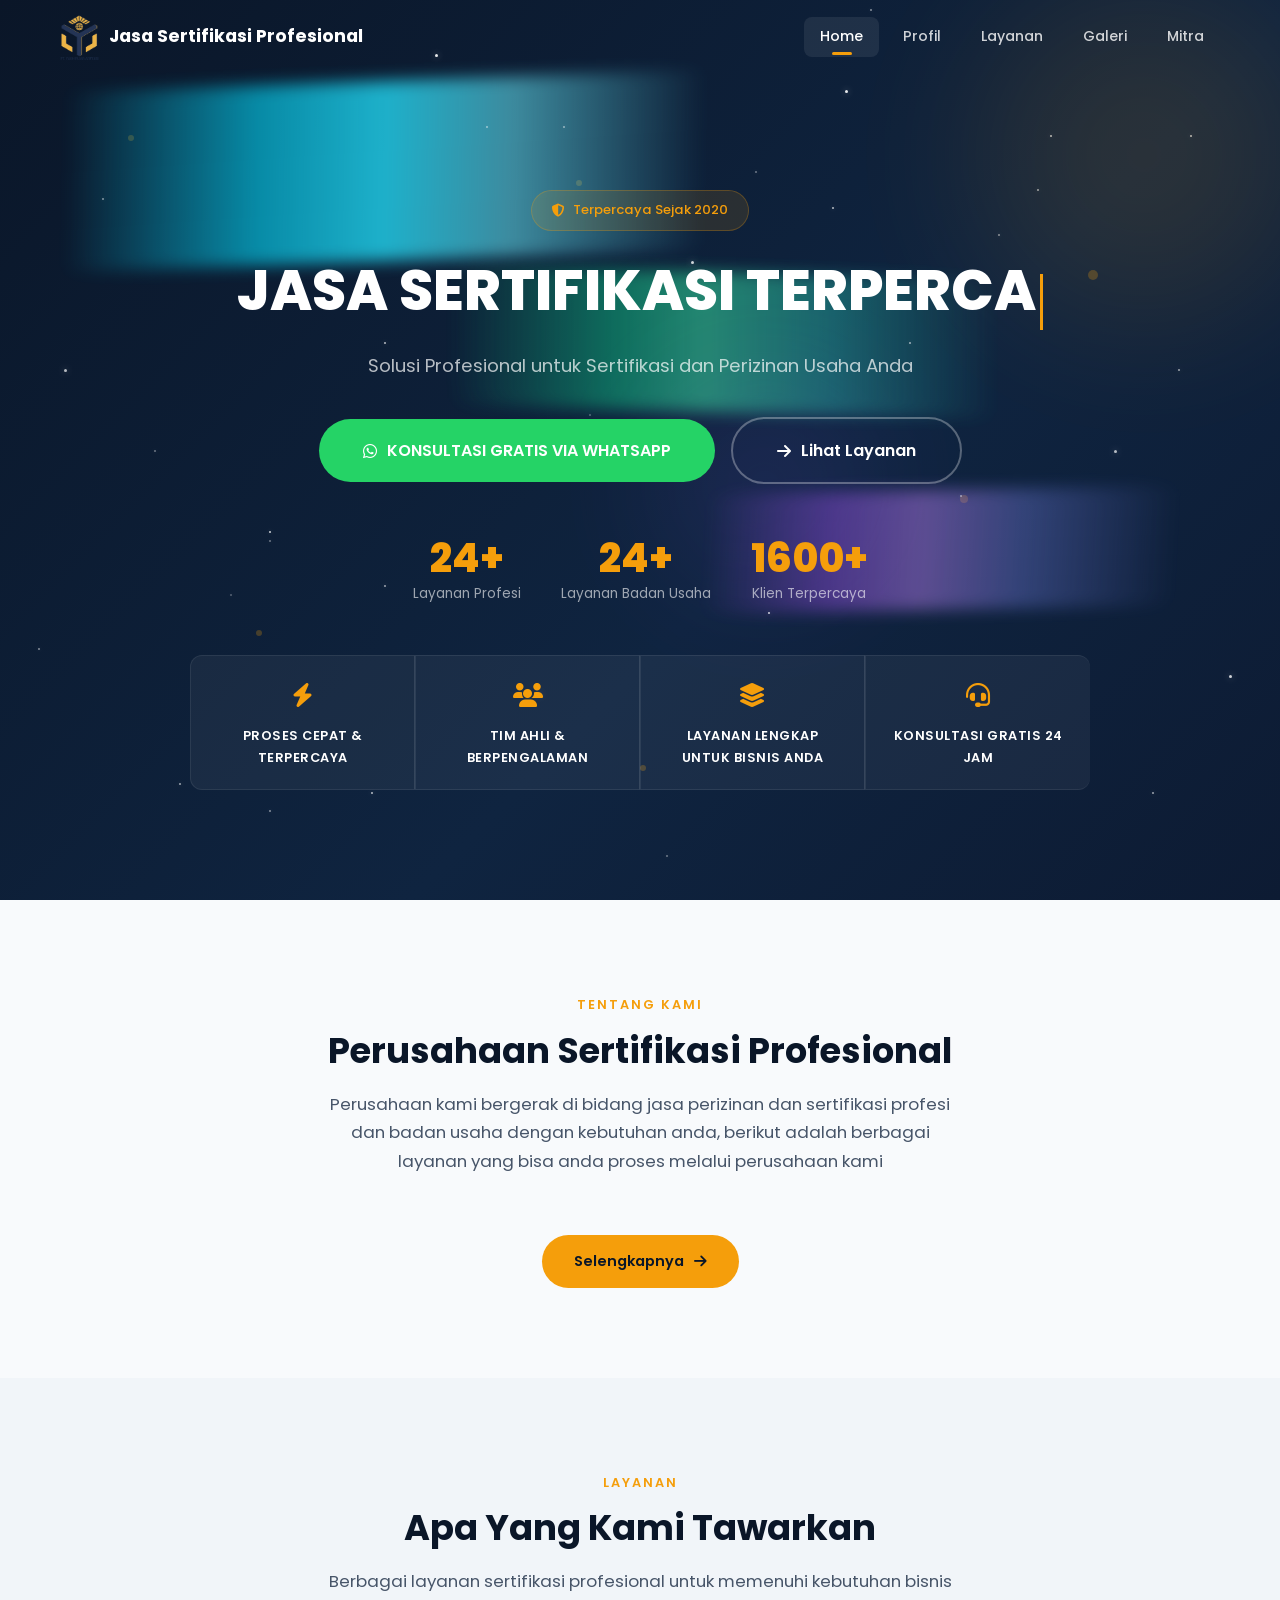
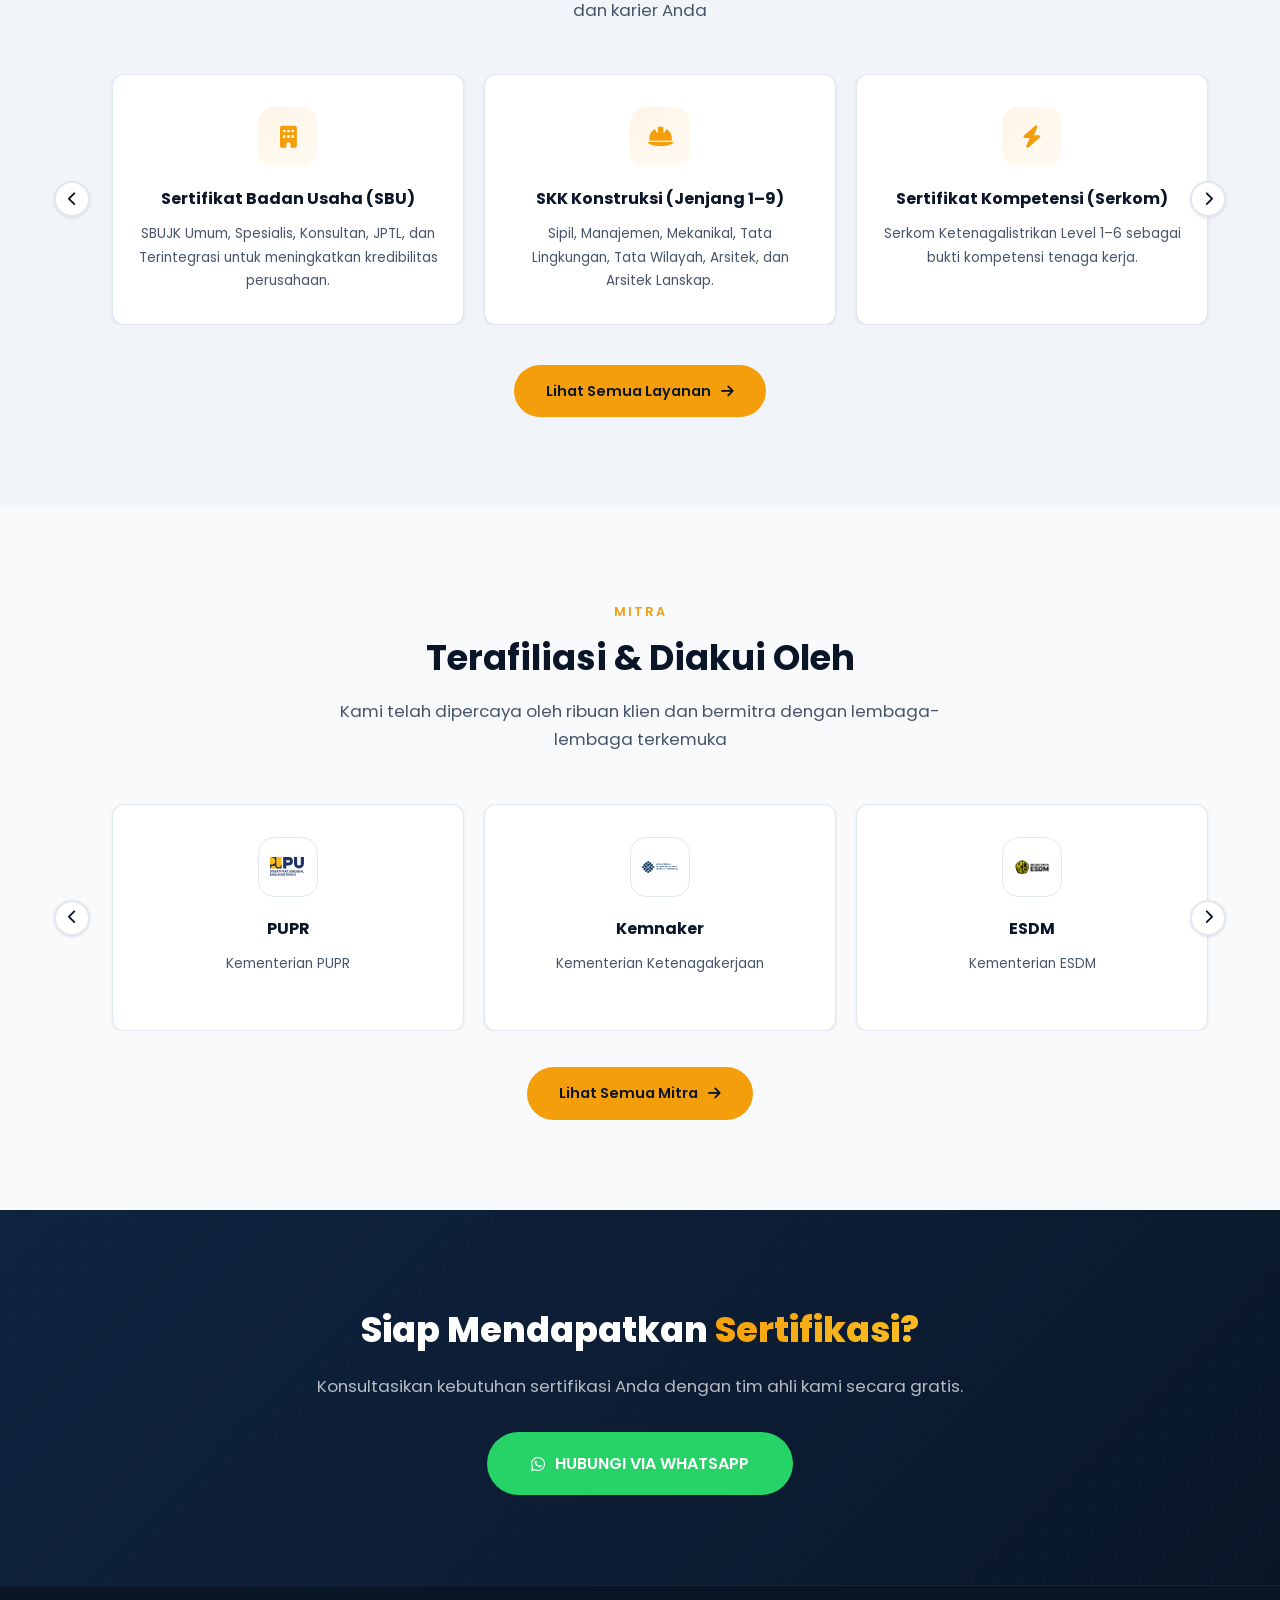
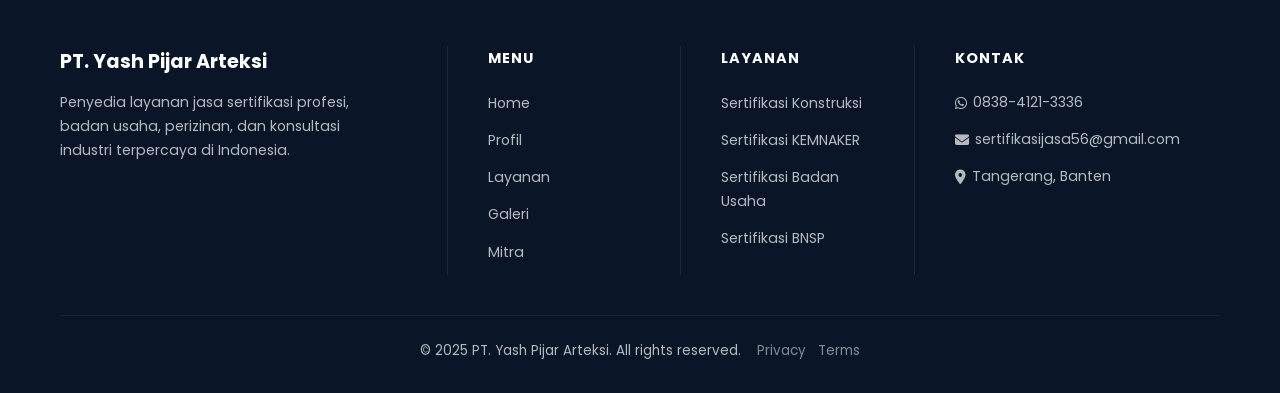
==== commit 1ed22300: "aurora garis (line ribbons) + hapus green glow orb" ====
--- a/index.html
+++ b/index.html
@@ -171,7 +171,6 @@
       <span style="left:46%;top:46%;--star-op:0.3;--dur:2.4s;--delay:3.2s;"></span>
     </div>
     <div class="hero-glow g1"></div>
-    <div class="hero-glow g2"></div>
     <div class="hero-glow g3"></div>
     <div class="container">
       <div class="hero-badge">
--- a/css/style.css
+++ b/css/style.css
@@ -361,64 +361,64 @@
   pointer-events: none;
   z-index: 0;
   overflow: hidden;
-  opacity: 0.8;
-  mix-blend-mode: screen;
+  opacity: 0.9;
 }
 
 .hero-aurora .aurora-layer {
   position: absolute;
-  inset: -50%;
-  width: 200%;
-  height: 200%;
-  background-repeat: repeat;
-  opacity: 0.55;
+  width: 100%;
+  background-repeat: no-repeat;
+  filter: blur(8px);
 }
 
 .hero-aurora .aurora-layer.l1 {
+  height: 180px;
+  top: 8%;
   background: linear-gradient(90deg,
-    transparent 0%, #06B6D4 15%, transparent 30%,
-    transparent 50%, #22D3EE 65%, transparent 80%
+    transparent 5%, rgba(6,182,212,0.8) 20%, rgba(34,211,238,0.9) 30%, rgba(103,232,249,0.6) 40%, transparent 55%
   );
-  background-size: 200% 100%;
-  animation: auroraSweep 18s ease-in-out infinite alternate;
-  filter: blur(50px);
-  top: -30%;
-  height: 60%;
+  transform: rotate(-2deg) skewX(-3deg);
+  animation: auroraLine1 12s ease-in-out infinite alternate;
 }
 
 .hero-aurora .aurora-layer.l2 {
+  height: 140px;
+  top: 30%;
   background: linear-gradient(90deg,
-    transparent 0%, transparent 20%, #10B981 35%, transparent 50%,
-    transparent 60%, #34D399 75%, transparent 90%
+    transparent 35%, rgba(16,185,129,0.7) 48%, rgba(52,211,153,0.8) 55%, rgba(45,212,191,0.5) 65%, transparent 78%
   );
-  background-size: 250% 100%;
-  animation: auroraSweep 22s ease-in-out infinite alternate-reverse;
-  filter: blur(60px);
-  top: -10%;
-  height: 50%;
-  opacity: 0.4;
+  transform: rotate(1.5deg) skewX(2deg);
+  animation: auroraLine2 15s ease-in-out infinite alternate-reverse;
+  opacity: 0.8;
 }
 
 .hero-aurora .aurora-layer.l3 {
+  height: 120px;
+  top: 55%;
   background: linear-gradient(90deg,
-    transparent 0%, #A855F7 10%, transparent 25%,
-    transparent 40%, #C084FC 55%, transparent 70%,
-    transparent 85%, #818CF8 95%
+    transparent 55%, rgba(168,85,247,0.6) 65%, rgba(192,132,252,0.7) 72%, rgba(129,140,248,0.5) 80%, transparent 92%
   );
-  background-size: 180% 100%;
-  animation: auroraSweep 25s ease-in-out infinite alternate;
-  filter: blur(70px);
-  bottom: -20%;
-  height: 55%;
-  opacity: 0.35;
-}
-
-@keyframes auroraSweep {
-  0% { transform: translateX(0) scaleY(1); }
-  25% { transform: translateX(-5%) scaleY(1.1); }
-  50% { transform: translateX(10%) scaleY(0.9); }
-  75% { transform: translateX(-8%) scaleY(1.05); }
-  100% { transform: translateX(5%) scaleY(0.95); }
+  transform: rotate(-1deg) skewX(-4deg);
+  animation: auroraLine3 18s ease-in-out infinite alternate;
+  opacity: 0.7;
+}
+
+@keyframes auroraLine1 {
+  0% { transform: rotate(-2deg) skewX(-3deg) translateX(0); }
+  50% { transform: rotate(1deg) skewX(1deg) translateX(5%); }
+  100% { transform: rotate(-3deg) skewX(-5deg) translateX(-3%); }
+}
+
+@keyframes auroraLine2 {
+  0% { transform: rotate(1.5deg) skewX(2deg) translateX(0); }
+  50% { transform: rotate(-1deg) skewX(-2deg) translateX(-5%); }
+  100% { transform: rotate(2deg) skewX(3deg) translateX(4%); }
+}
+
+@keyframes auroraLine3 {
+  0% { transform: rotate(-1deg) skewX(-4deg) translateX(0); }
+  50% { transform: rotate(2deg) skewX(1deg) translateX(6%); }
+  100% { transform: rotate(-2deg) skewX(-2deg) translateX(-4%); }
 }
 
 .hero-particles {
--- a/css/style.css
+++ b/css/style.css
@@ -361,64 +361,64 @@
   pointer-events: none;
   z-index: 0;
   overflow: hidden;
-  opacity: 0.8;
-  mix-blend-mode: screen;
+  opacity: 0.9;
 }
 
 .hero-aurora .aurora-layer {
   position: absolute;
-  inset: -50%;
-  width: 200%;
-  height: 200%;
-  background-repeat: repeat;
-  opacity: 0.55;
+  width: 100%;
+  background-repeat: no-repeat;
+  filter: blur(8px);
 }
 
 .hero-aurora .aurora-layer.l1 {
+  height: 180px;
+  top: 8%;
   background: linear-gradient(90deg,
-    transparent 0%, #06B6D4 15%, transparent 30%,
-    transparent 50%, #22D3EE 65%, transparent 80%
+    transparent 5%, rgba(6,182,212,0.8) 20%, rgba(34,211,238,0.9) 30%, rgba(103,232,249,0.6) 40%, transparent 55%
   );
-  background-size: 200% 100%;
-  animation: auroraSweep 18s ease-in-out infinite alternate;
-  filter: blur(50px);
-  top: -30%;
-  height: 60%;
+  transform: rotate(-2deg) skewX(-3deg);
+  animation: auroraLine1 12s ease-in-out infinite alternate;
 }
 
 .hero-aurora .aurora-layer.l2 {
+  height: 140px;
+  top: 30%;
   background: linear-gradient(90deg,
-    transparent 0%, transparent 20%, #10B981 35%, transparent 50%,
-    transparent 60%, #34D399 75%, transparent 90%
+    transparent 35%, rgba(16,185,129,0.7) 48%, rgba(52,211,153,0.8) 55%, rgba(45,212,191,0.5) 65%, transparent 78%
   );
-  background-size: 250% 100%;
-  animation: auroraSweep 22s ease-in-out infinite alternate-reverse;
-  filter: blur(60px);
-  top: -10%;
-  height: 50%;
-  opacity: 0.4;
+  transform: rotate(1.5deg) skewX(2deg);
+  animation: auroraLine2 15s ease-in-out infinite alternate-reverse;
+  opacity: 0.8;
 }
 
 .hero-aurora .aurora-layer.l3 {
+  height: 120px;
+  top: 55%;
   background: linear-gradient(90deg,
-    transparent 0%, #A855F7 10%, transparent 25%,
-    transparent 40%, #C084FC 55%, transparent 70%,
-    transparent 85%, #818CF8 95%
+    transparent 55%, rgba(168,85,247,0.6) 65%, rgba(192,132,252,0.7) 72%, rgba(129,140,248,0.5) 80%, transparent 92%
   );
-  background-size: 180% 100%;
-  animation: auroraSweep 25s ease-in-out infinite alternate;
-  filter: blur(70px);
-  bottom: -20%;
-  height: 55%;
-  opacity: 0.35;
-}
-
-@keyframes auroraSweep {
-  0% { transform: translateX(0) scaleY(1); }
-  25% { transform: translateX(-5%) scaleY(1.1); }
-  50% { transform: translateX(10%) scaleY(0.9); }
-  75% { transform: translateX(-8%) scaleY(1.05); }
-  100% { transform: translateX(5%) scaleY(0.95); }
+  transform: rotate(-1deg) skewX(-4deg);
+  animation: auroraLine3 18s ease-in-out infinite alternate;
+  opacity: 0.7;
+}
+
+@keyframes auroraLine1 {
+  0% { transform: rotate(-2deg) skewX(-3deg) translateX(0); }
+  50% { transform: rotate(1deg) skewX(1deg) translateX(5%); }
+  100% { transform: rotate(-3deg) skewX(-5deg) translateX(-3%); }
+}
+
+@keyframes auroraLine2 {
+  0% { transform: rotate(1.5deg) skewX(2deg) translateX(0); }
+  50% { transform: rotate(-1deg) skewX(-2deg) translateX(-5%); }
+  100% { transform: rotate(2deg) skewX(3deg) translateX(4%); }
+}
+
+@keyframes auroraLine3 {
+  0% { transform: rotate(-1deg) skewX(-4deg) translateX(0); }
+  50% { transform: rotate(2deg) skewX(1deg) translateX(6%); }
+  100% { transform: rotate(-2deg) skewX(-2deg) translateX(-4%); }
 }
 
 .hero-particles {
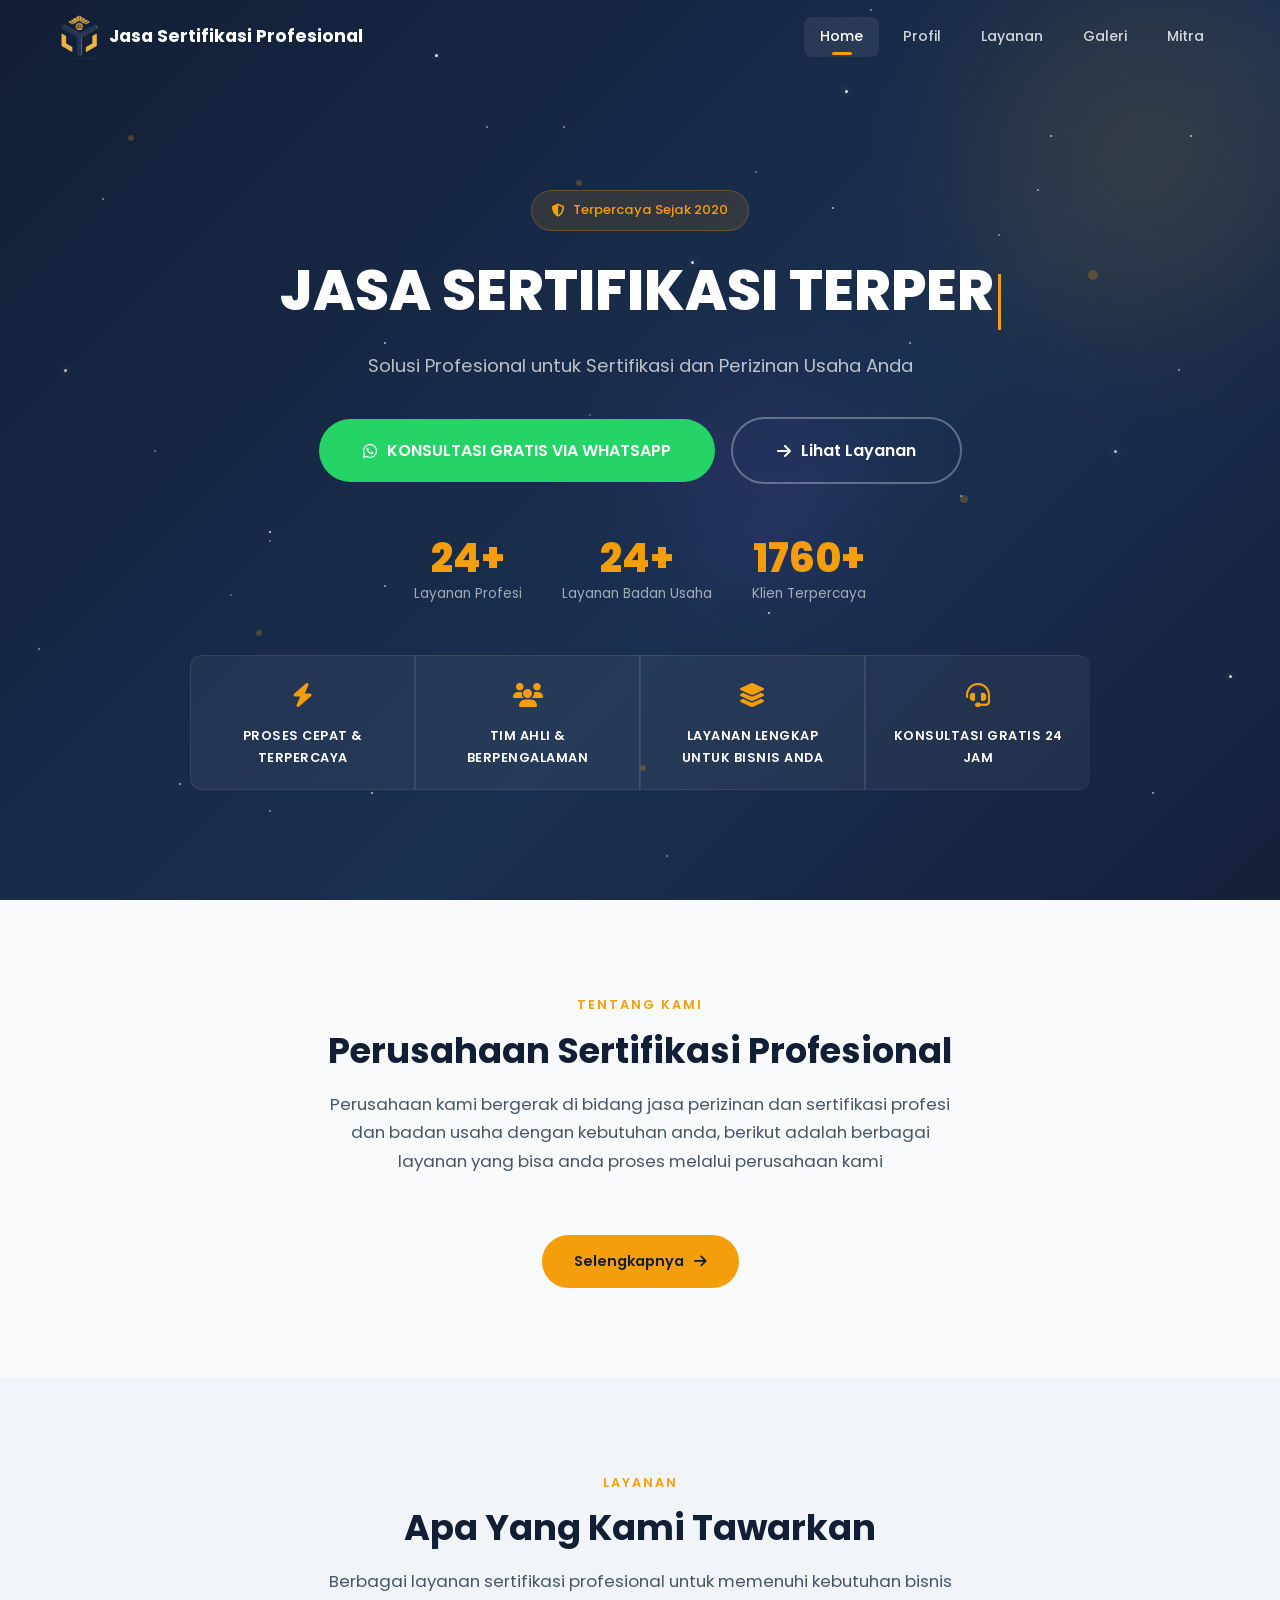
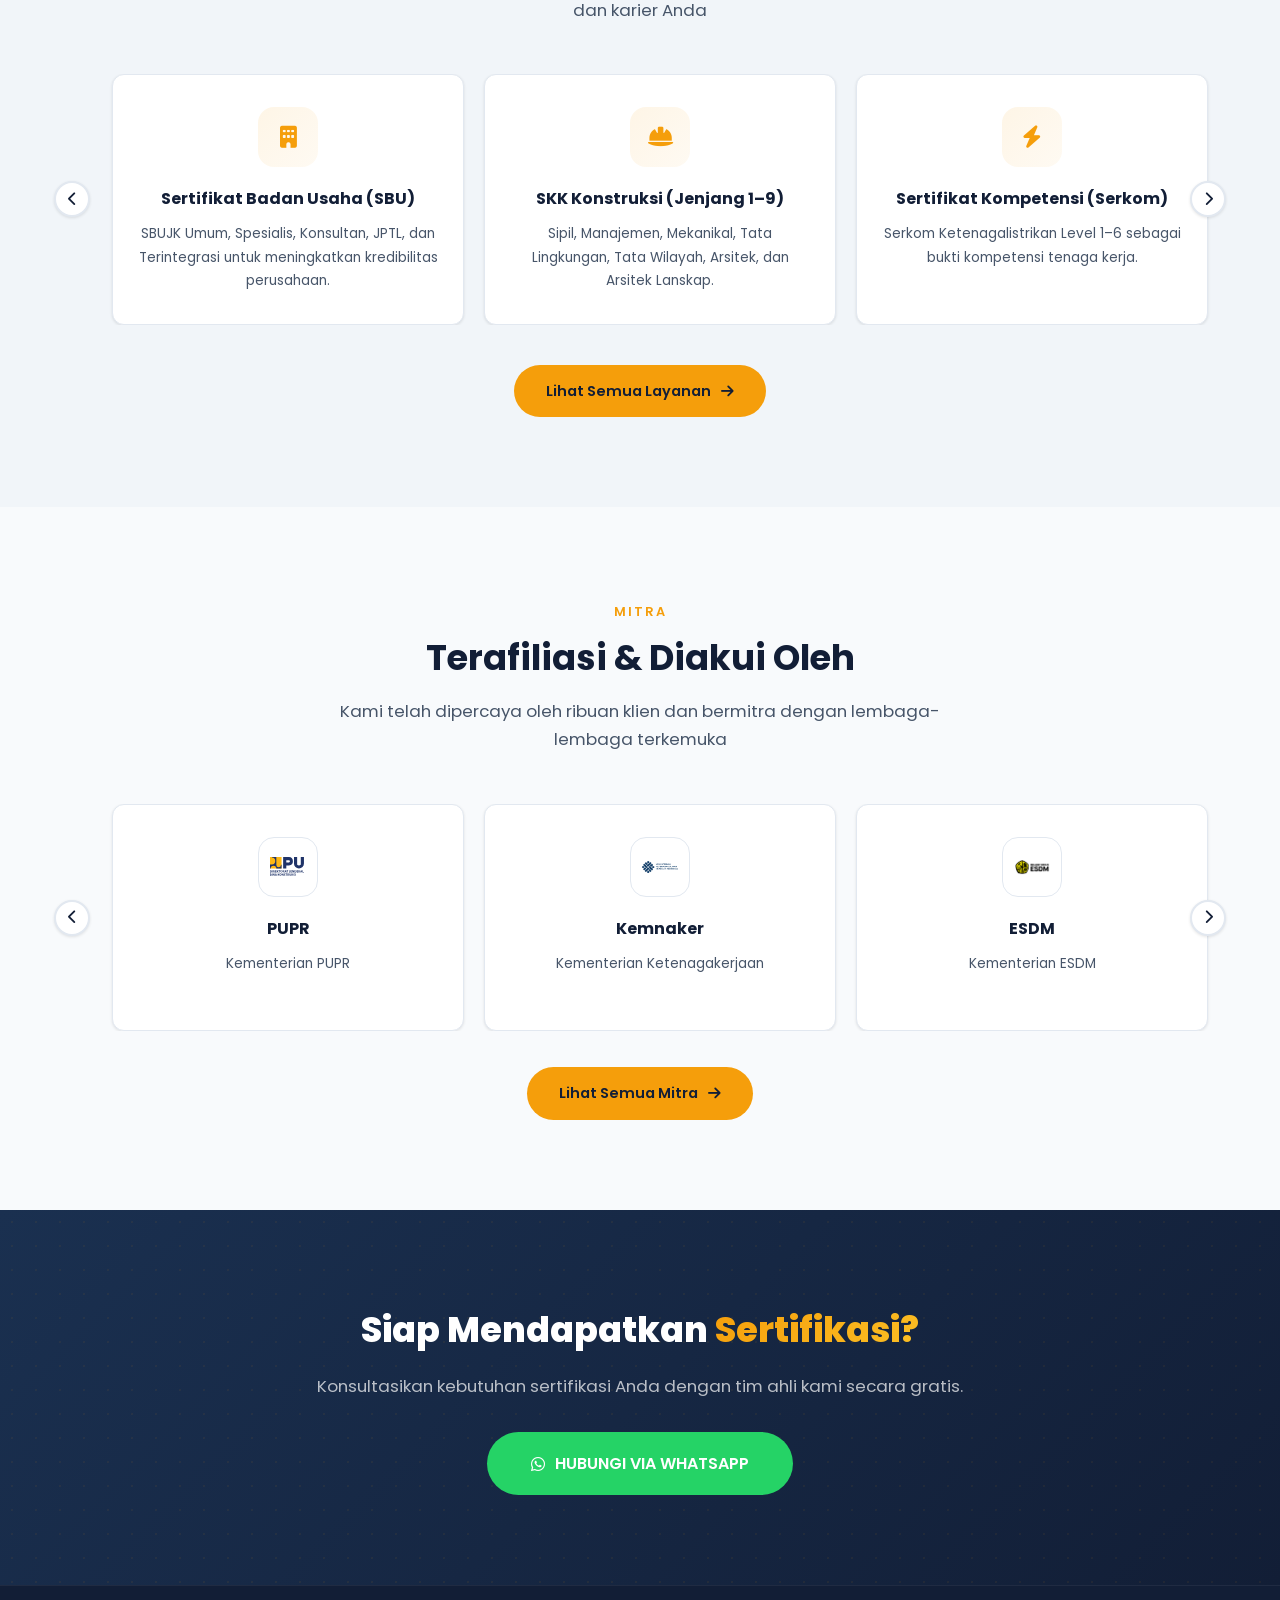
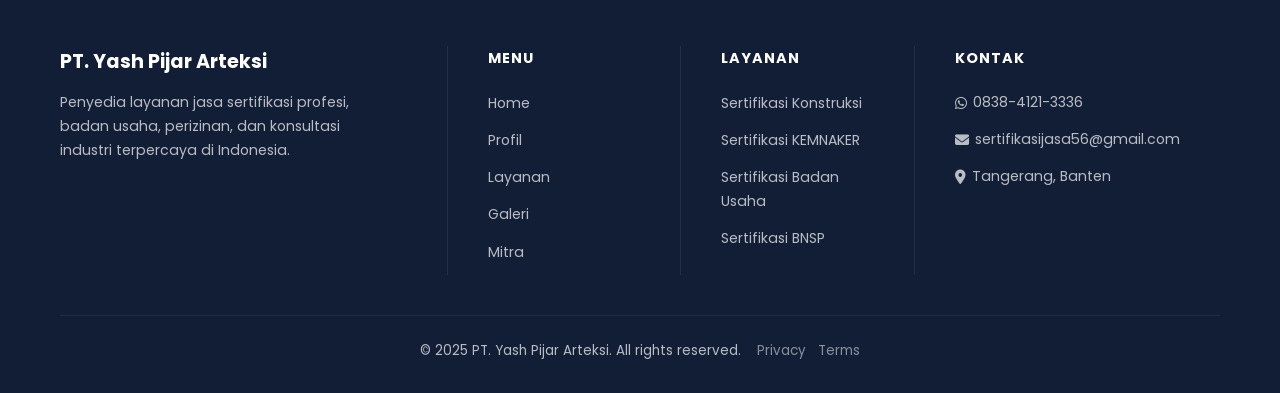
==== commit b38dea53: "hapus aurora, warna langit malam biru netral (#121E36), brightness naik" ====
--- a/index.html
+++ b/index.html
@@ -128,11 +128,6 @@
       <span></span><span></span><span></span>
       <span></span><span></span><span></span>
     </div>
-    <div class="hero-aurora">
-      <div class="aurora-layer l1"></div>
-      <div class="aurora-layer l2"></div>
-      <div class="aurora-layer l3"></div>
-    </div>
     <div class="hero-stars">
       <span style="left:82%;top:15%;--star-op:0.7;--dur:2.7s;--delay:0.7s;"></span>
       <span style="left:14%;top:87%;--star-op:0.6;--dur:2.1s;--delay:0.5s;"></span>
--- a/css/style.css
+++ b/css/style.css
@@ -7,8 +7,8 @@
 }
 
 :root {
-  --primary: #0A1628;
-  --secondary: #0F2440;
+  --primary: #121E36;
+  --secondary: #1A3050;
   --accent: #F59E0B;
   --accent-hover: #d97706;
   --light: #F8FAFC;
@@ -163,7 +163,7 @@
 }
 
 .navbar.scrolled {
-  background: rgba(10, 22, 40, 0.94);
+  background: rgba(18, 30, 54, 0.94);
   backdrop-filter: blur(16px);
   -webkit-backdrop-filter: blur(16px);
   border-bottom: 1px solid rgba(255, 255, 255, 0.06);
@@ -263,7 +263,7 @@
 /* ===== HERO ===== */
 .hero {
   min-height: 100vh;
-  background: linear-gradient(135deg, var(--primary) 0%, var(--secondary) 60%, #0D1B33 100%);
+  background: linear-gradient(135deg, var(--primary) 0%, var(--secondary) 60%, #15203A 100%);
   display: flex;
   align-items: center;
   position: relative;
@@ -329,15 +329,6 @@
   animation-delay: 0s;
 }
 
-.hero-glow.g2 {
-  width: 350px;
-  height: 350px;
-  background: radial-gradient(circle, #3B82F6, transparent);
-  bottom: -10%;
-  left: -5%;
-  animation-delay: -4s;
-}
-
 .hero-glow.g3 {
   width: 250px;
   height: 250px;
@@ -352,73 +343,6 @@
   33% { transform: translate(30px, -20px) scale(1.1); }
   66% { transform: translate(-20px, 30px) scale(0.9); }
   100% { transform: translate(15px, -15px) scale(1.05); }
-}
-
-/* ===== AURORA ===== */
-.hero-aurora {
-  position: absolute;
-  inset: 0;
-  pointer-events: none;
-  z-index: 0;
-  overflow: hidden;
-  opacity: 0.9;
-}
-
-.hero-aurora .aurora-layer {
-  position: absolute;
-  width: 100%;
-  background-repeat: no-repeat;
-  filter: blur(8px);
-}
-
-.hero-aurora .aurora-layer.l1 {
-  height: 180px;
-  top: 8%;
-  background: linear-gradient(90deg,
-    transparent 5%, rgba(6,182,212,0.8) 20%, rgba(34,211,238,0.9) 30%, rgba(103,232,249,0.6) 40%, transparent 55%
-  );
-  transform: rotate(-2deg) skewX(-3deg);
-  animation: auroraLine1 12s ease-in-out infinite alternate;
-}
-
-.hero-aurora .aurora-layer.l2 {
-  height: 140px;
-  top: 30%;
-  background: linear-gradient(90deg,
-    transparent 35%, rgba(16,185,129,0.7) 48%, rgba(52,211,153,0.8) 55%, rgba(45,212,191,0.5) 65%, transparent 78%
-  );
-  transform: rotate(1.5deg) skewX(2deg);
-  animation: auroraLine2 15s ease-in-out infinite alternate-reverse;
-  opacity: 0.8;
-}
-
-.hero-aurora .aurora-layer.l3 {
-  height: 120px;
-  top: 55%;
-  background: linear-gradient(90deg,
-    transparent 55%, rgba(168,85,247,0.6) 65%, rgba(192,132,252,0.7) 72%, rgba(129,140,248,0.5) 80%, transparent 92%
-  );
-  transform: rotate(-1deg) skewX(-4deg);
-  animation: auroraLine3 18s ease-in-out infinite alternate;
-  opacity: 0.7;
-}
-
-@keyframes auroraLine1 {
-  0% { transform: rotate(-2deg) skewX(-3deg) translateX(0); }
-  50% { transform: rotate(1deg) skewX(1deg) translateX(5%); }
-  100% { transform: rotate(-3deg) skewX(-5deg) translateX(-3%); }
-}
-
-@keyframes auroraLine2 {
-  0% { transform: rotate(1.5deg) skewX(2deg) translateX(0); }
-  50% { transform: rotate(-1deg) skewX(-2deg) translateX(-5%); }
-  100% { transform: rotate(2deg) skewX(3deg) translateX(4%); }
-}
-
-@keyframes auroraLine3 {
-  0% { transform: rotate(-1deg) skewX(-4deg) translateX(0); }
-  50% { transform: rotate(2deg) skewX(1deg) translateX(6%); }
-  100% { transform: rotate(-2deg) skewX(-2deg) translateX(-4%); }
 }
 
 .hero-particles {
--- a/css/style.css
+++ b/css/style.css
@@ -7,8 +7,8 @@
 }
 
 :root {
-  --primary: #0A1628;
-  --secondary: #0F2440;
+  --primary: #121E36;
+  --secondary: #1A3050;
   --accent: #F59E0B;
   --accent-hover: #d97706;
   --light: #F8FAFC;
@@ -163,7 +163,7 @@
 }
 
 .navbar.scrolled {
-  background: rgba(10, 22, 40, 0.94);
+  background: rgba(18, 30, 54, 0.94);
   backdrop-filter: blur(16px);
   -webkit-backdrop-filter: blur(16px);
   border-bottom: 1px solid rgba(255, 255, 255, 0.06);
@@ -263,7 +263,7 @@
 /* ===== HERO ===== */
 .hero {
   min-height: 100vh;
-  background: linear-gradient(135deg, var(--primary) 0%, var(--secondary) 60%, #0D1B33 100%);
+  background: linear-gradient(135deg, var(--primary) 0%, var(--secondary) 60%, #15203A 100%);
   display: flex;
   align-items: center;
   position: relative;
@@ -329,15 +329,6 @@
   animation-delay: 0s;
 }
 
-.hero-glow.g2 {
-  width: 350px;
-  height: 350px;
-  background: radial-gradient(circle, #3B82F6, transparent);
-  bottom: -10%;
-  left: -5%;
-  animation-delay: -4s;
-}
-
 .hero-glow.g3 {
   width: 250px;
   height: 250px;
@@ -352,73 +343,6 @@
   33% { transform: translate(30px, -20px) scale(1.1); }
   66% { transform: translate(-20px, 30px) scale(0.9); }
   100% { transform: translate(15px, -15px) scale(1.05); }
-}
-
-/* ===== AURORA ===== */
-.hero-aurora {
-  position: absolute;
-  inset: 0;
-  pointer-events: none;
-  z-index: 0;
-  overflow: hidden;
-  opacity: 0.9;
-}
-
-.hero-aurora .aurora-layer {
-  position: absolute;
-  width: 100%;
-  background-repeat: no-repeat;
-  filter: blur(8px);
-}
-
-.hero-aurora .aurora-layer.l1 {
-  height: 180px;
-  top: 8%;
-  background: linear-gradient(90deg,
-    transparent 5%, rgba(6,182,212,0.8) 20%, rgba(34,211,238,0.9) 30%, rgba(103,232,249,0.6) 40%, transparent 55%
-  );
-  transform: rotate(-2deg) skewX(-3deg);
-  animation: auroraLine1 12s ease-in-out infinite alternate;
-}
-
-.hero-aurora .aurora-layer.l2 {
-  height: 140px;
-  top: 30%;
-  background: linear-gradient(90deg,
-    transparent 35%, rgba(16,185,129,0.7) 48%, rgba(52,211,153,0.8) 55%, rgba(45,212,191,0.5) 65%, transparent 78%
-  );
-  transform: rotate(1.5deg) skewX(2deg);
-  animation: auroraLine2 15s ease-in-out infinite alternate-reverse;
-  opacity: 0.8;
-}
-
-.hero-aurora .aurora-layer.l3 {
-  height: 120px;
-  top: 55%;
-  background: linear-gradient(90deg,
-    transparent 55%, rgba(168,85,247,0.6) 65%, rgba(192,132,252,0.7) 72%, rgba(129,140,248,0.5) 80%, transparent 92%
-  );
-  transform: rotate(-1deg) skewX(-4deg);
-  animation: auroraLine3 18s ease-in-out infinite alternate;
-  opacity: 0.7;
-}
-
-@keyframes auroraLine1 {
-  0% { transform: rotate(-2deg) skewX(-3deg) translateX(0); }
-  50% { transform: rotate(1deg) skewX(1deg) translateX(5%); }
-  100% { transform: rotate(-3deg) skewX(-5deg) translateX(-3%); }
-}
-
-@keyframes auroraLine2 {
-  0% { transform: rotate(1.5deg) skewX(2deg) translateX(0); }
-  50% { transform: rotate(-1deg) skewX(-2deg) translateX(-5%); }
-  100% { transform: rotate(2deg) skewX(3deg) translateX(4%); }
-}
-
-@keyframes auroraLine3 {
-  0% { transform: rotate(-1deg) skewX(-4deg) translateX(0); }
-  50% { transform: rotate(2deg) skewX(1deg) translateX(6%); }
-  100% { transform: rotate(-2deg) skewX(-2deg) translateX(-4%); }
 }
 
 .hero-particles {
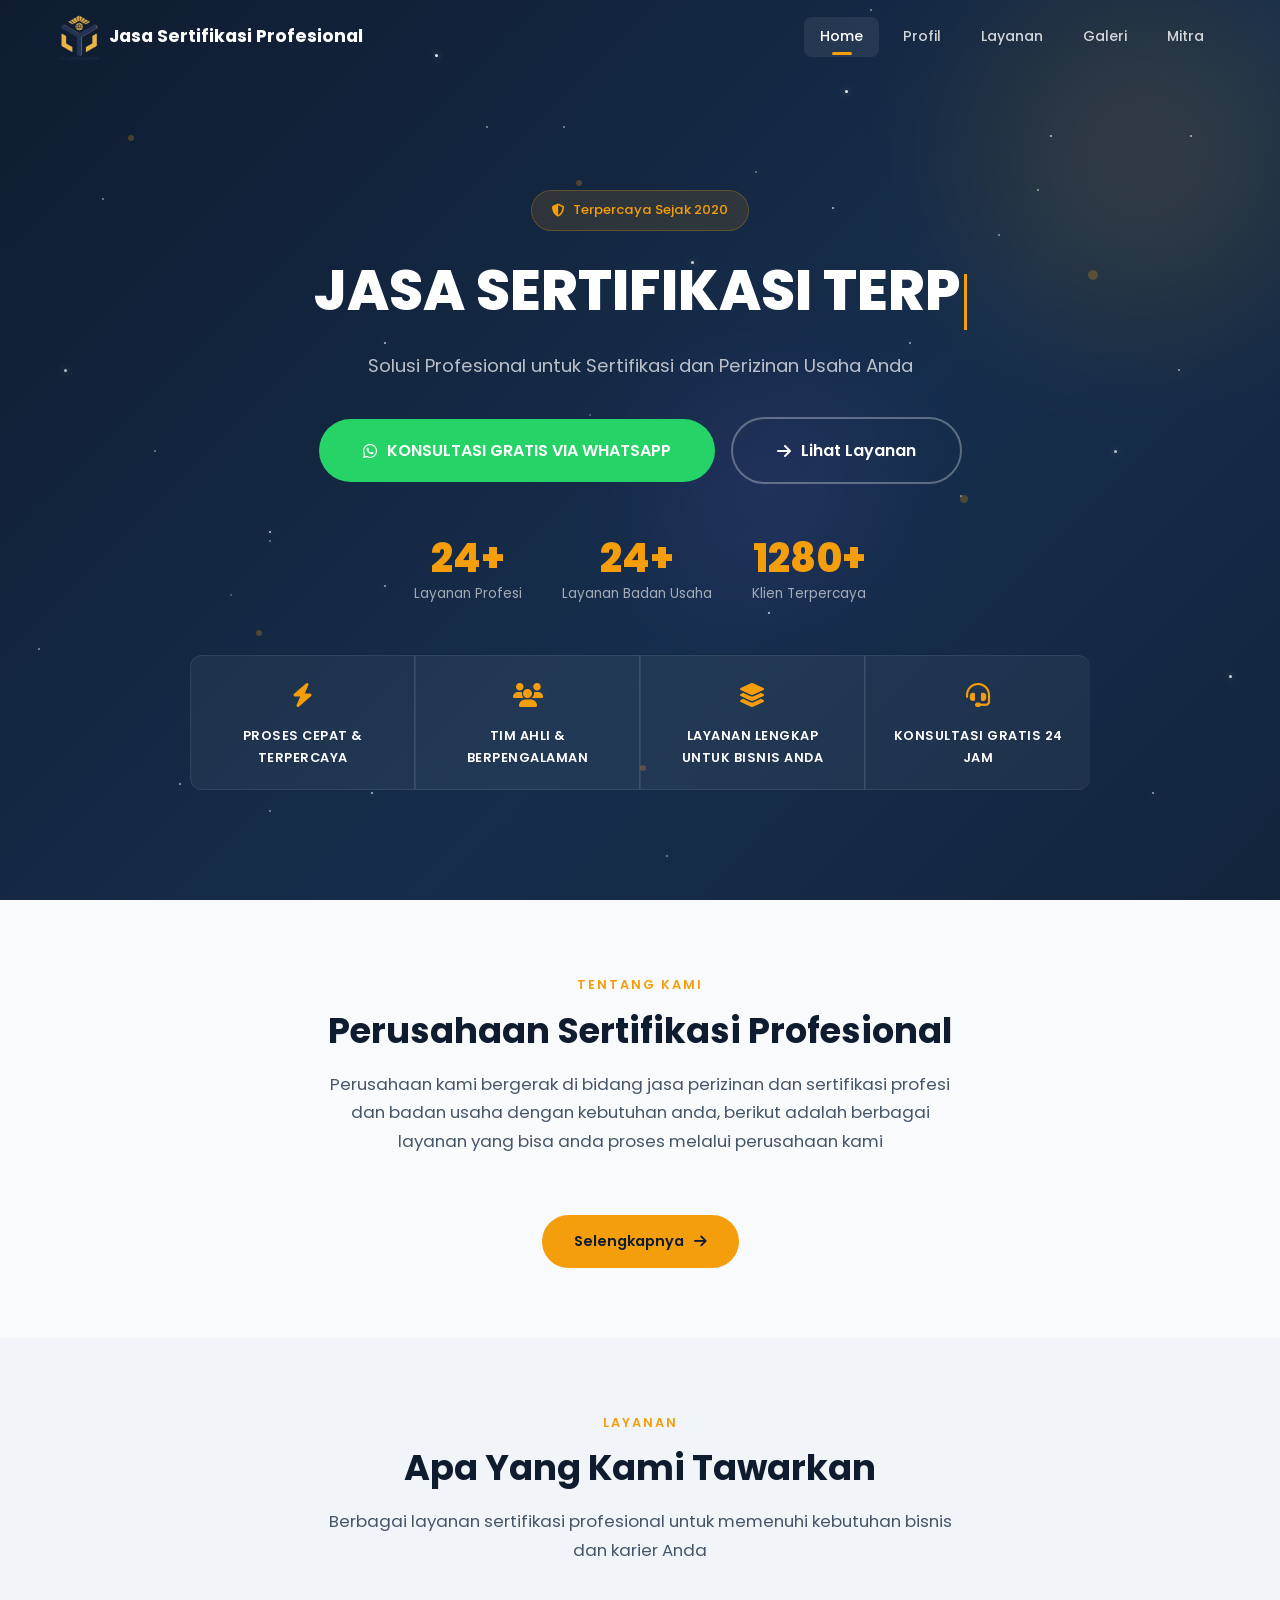
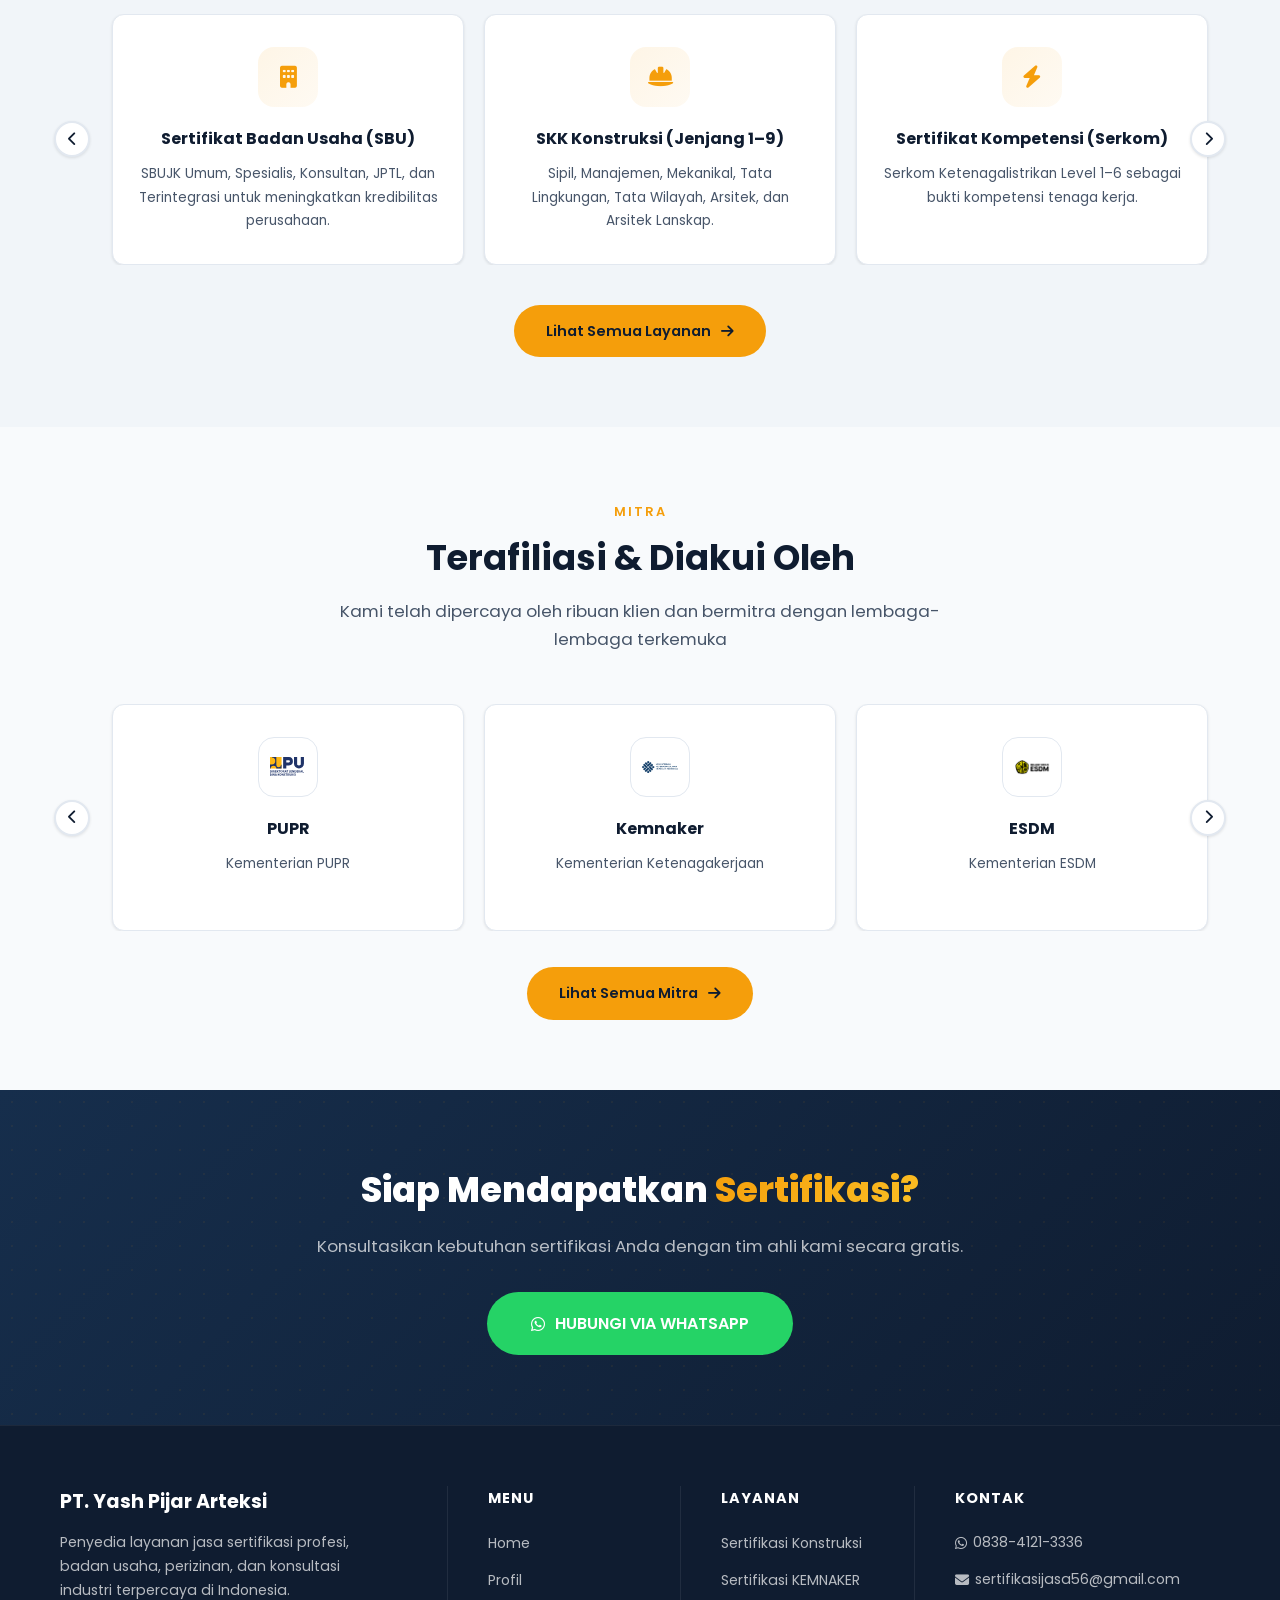
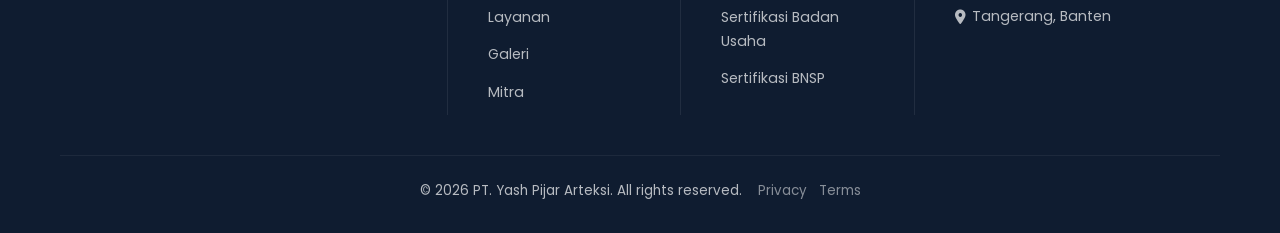
==== commit 197de2a8: "rapikan code siap production: fix logo rusak ke PNG, hapus placeholder, tambah .htaccess" ====
--- a/index.html
+++ b/index.html
@@ -9,18 +9,18 @@
   <link rel="canonical" href="https://gosertify.my.id/">
   <meta property="og:title" content="PT. Yash Pijar Arteksi | Jasa Sertifikasi Profesi & Badan Usaha">
   <meta property="og:description" content="PT. Yash Pijar Arteksi — jasa sertifikasi profesi dan badan usaha terpercaya di Tangerang. SKK Konstruksi, SBU, ISO, Serkom, dan perizinan usaha.">
-  <meta property="og:image" content="https://gosertify.my.id/assets/Logo/gosertify.svg">
+  <meta property="og:image" content="https://gosertify.my.id/assets/Logo/logo-pt-yash-pijar-arteksi-rev.png">
   <meta property="og:url" content="https://gosertify.my.id/">
   <meta property="og:type" content="website">
   <meta property="og:locale" content="id_ID">
   <meta name="twitter:card" content="summary_large_image">
   <meta name="twitter:title" content="PT. Yash Pijar Arteksi | Jasa Sertifikasi Profesi & Badan Usaha">
   <meta name="twitter:description" content="PT. Yash Pijar Arteksi — jasa sertifikasi profesi dan badan usaha terpercaya di Tangerang.">
-  <meta name="twitter:image" content="https://gosertify.my.id/assets/Logo/gosertify.svg">
-  <link rel="icon" type="image/svg+xml" href="assets/Logo/gosertify.svg">
+  <meta name="twitter:image" content="https://gosertify.my.id/assets/Logo/logo-pt-yash-pijar-arteksi-rev.png">
+  <link rel="icon" type="image/svg+xml" href="assets/Logo/logo-pt-yash-pijar-arteksi-rev.png">
   <link rel="preconnect" href="https://fonts.googleapis.com">
   <link rel="preconnect" href="https://fonts.gstatic.com" crossorigin>
-  <link href="https://fonts.googleapis.com/css2?family=Poppins:wght@400;500;600;700;800&display=swap&font-display=swap" rel="stylesheet">
+  <link href="https://fonts.googleapis.com/css2?family=Poppins:wght@400;500;600;700;800&display=swap" rel="stylesheet">
   <link rel="stylesheet" href="https://cdnjs.cloudflare.com/ajax/libs/font-awesome/6.5.0/css/all.min.css">
   <link rel="stylesheet" href="css/style.css">
   <link rel="preload" href="assets/Logo/logo-pt-yash-pijar-arteksi-rev.png" as="image" type="image/png">
@@ -31,7 +31,7 @@
     "@type": "Organization",
     "name": "PT. Yash Pijar Arteksi",
     "url": "https://gosertify.my.id",
-    "logo": "https://gosertify.my.id/assets/Logo/gosertify.svg",
+    "logo": "https://gosertify.my.id/assets/Logo/logo-pt-yash-pijar-arteksi-rev.png",
     "contactPoint": {
       "@type": "ContactPoint",
       "telephone": "+62-838-4121-3336",
@@ -53,7 +53,7 @@
     "@context": "https://schema.org",
     "@type": "LocalBusiness",
     "name": "PT. Yash Pijar Arteksi",
-    "image": "https://gosertify.my.id/assets/Logo/gosertify.svg",
+    "image": "https://gosertify.my.id/assets/Logo/logo-pt-yash-pijar-arteksi-rev.png",
     "url": "https://gosertify.my.id",
     "telephone": "+62-838-4121-3336",
     "email": "sertifikasijasa56@gmail.com",
@@ -80,23 +80,6 @@
     ]
   }
   </script>
-  <!-- Meta Pixel Code (placeholder) -->
-  <!--
-  <script>
-  !function(f,b,e,v,n,t,s)
-  {if(f.fbq)return;n=f.fbq=function(){n.callMethod?
-  n.callMethod.apply(n,arguments):n.queue.push(arguments)};
-  if(!f._fbq)f._fbq=n;n.push=n;n.loaded=!0;n.version='2.0';
-  n.queue=[];t=b.createElement(e);t.async=!0;
-  t.src=v;s=b.getElementsByTagName(e)[0];
-  s.parentNode.insertBefore(t,s)}(window, document,'script',
-  'https://connect.facebook.net/en_US/fbevents.js');
-  fbq('init', 'YOUR_PIXEL_ID');
-  fbq('track', 'PageView');
-  </script>
-  <noscript><img height="1" width="1" style="display:none" src="https://www.facebook.com/tr?id=YOUR_PIXEL_ID&ev=PageView&noscript=1"/></noscript>
-  -->
-  <!-- End Meta Pixel Code -->
 </head>
 <body>
 
@@ -364,7 +347,6 @@
         <div class="footer-brand">
           <h3>PT. Yash Pijar Arteksi</h3>
           <p>Penyedia layanan jasa sertifikasi profesi, badan usaha, perizinan, dan konsultasi industri terpercaya di Indonesia.</p>
-
         </div>
         <div class="footer-col">
           <h4>Menu</h4>
@@ -395,18 +377,10 @@
         </div>
       </div>
       <div class="footer-bottom">
-        <span>&copy; 2025 PT. Yash Pijar Arteksi. All rights reserved. <a href="privacy.html" style="color:rgba(255,255,255,0.5);margin-left:12px;">Privacy</a> <a href="terms.html" style="color:rgba(255,255,255,0.5);margin-left:8px;">Terms</a></span>
-
+        <span>&copy; 2026 PT. Yash Pijar Arteksi. All rights reserved. <a href="privacy.html" style="color:rgba(255,255,255,0.5);margin-left:12px;">Privacy</a> <a href="terms.html" style="color:rgba(255,255,255,0.5);margin-left:8px;">Terms</a></span>
       </div>
     </div>
   </footer>
-
-  <!-- AdSense placeholder: sidebar (invisible until activated) -->
-  <!-- <div class="ad-placement ad-sidebar" style="min-height:90px;background:transparent;margin:16px 0;display:none;"></div> -->
-  <!-- AdSense placeholder: in-article (invisible until activated) -->
-  <!-- <div class="ad-placement ad-in-article" style="min-height:90px;background:transparent;margin:16px 0;display:none;"></div> -->
-  <!-- AdSense placeholder: footer (invisible until activated) -->
-  <!-- <div class="ad-placement ad-footer" style="min-height:90px;background:transparent;margin:16px 0;display:none;"></div> -->
 
   <!-- MODAL LAYANAN -->
   <div class="modal-overlay">
--- a/css/style.css
+++ b/css/style.css
@@ -7,8 +7,8 @@
 }
 
 :root {
-  --primary: #121E36;
-  --secondary: #1A3050;
+  --primary: #0F1C30;
+  --secondary: #162E4C;
   --accent: #F59E0B;
   --accent-hover: #d97706;
   --light: #F8FAFC;
@@ -59,7 +59,7 @@
 }
 
 .section-padding {
-  padding: 90px 0;
+  padding: 70px 0;
 }
 
 .section-tag {
@@ -163,7 +163,7 @@
 }
 
 .navbar.scrolled {
-  background: rgba(18, 30, 54, 0.94);
+  background: rgba(15, 28, 48, 0.94);
   backdrop-filter: blur(16px);
   -webkit-backdrop-filter: blur(16px);
   border-bottom: 1px solid rgba(255, 255, 255, 0.06);
@@ -263,7 +263,7 @@
 /* ===== HERO ===== */
 .hero {
   min-height: 100vh;
-  background: linear-gradient(135deg, var(--primary) 0%, var(--secondary) 60%, #15203A 100%);
+  background: linear-gradient(135deg, var(--primary) 0%, var(--secondary) 60%, #12243C 100%);
   display: flex;
   align-items: center;
   position: relative;
@@ -525,7 +525,7 @@
 
 /* ===== PAGE HEADER ===== */
 .page-header {
-  padding: 160px 0 80px;
+  padding: 130px 0 60px;
   background: linear-gradient(135deg, var(--primary) 0%, var(--secondary) 100%);
   position: relative;
   overflow: hidden;
@@ -1188,22 +1188,22 @@
 @media (max-width: 480px) {
   .layanan-badge {
     grid-template-columns: repeat(3, 1fr);
-    gap: 8px;
+    gap: 4px;
   }
   .layanan-badge .badge-item {
-    padding: 12px 6px;
-    font-size: 0.68rem;
+    padding: 8px 4px;
+    font-size: 0.65rem;
   }
 }
 
 @media (max-width: 380px) {
   .layanan-badge {
     grid-template-columns: repeat(2, 1fr);
-    gap: 6px;
+    gap: 4px;
   }
   .layanan-badge .badge-item {
-    padding: 10px 4px;
-    font-size: 0.65rem;
+    padding: 6px 3px;
+    font-size: 0.6rem;
   }
 }
 
@@ -1422,14 +1422,14 @@
 @media (max-width: 768px) {
   .gallery-grid {
     grid-template-columns: repeat(2, 1fr);
-    gap: 12px;
+    gap: 8px;
   }
 }
 
 @media (max-width: 480px) {
   .gallery-grid {
     grid-template-columns: repeat(2, 1fr);
-    gap: 8px;
+    gap: 6px;
   }
 }
 
@@ -1509,6 +1509,10 @@
   display: flex;
   flex-direction: column;
   align-items: center;
+  cursor: pointer;
+  position: relative;
+  border: 1px solid #EEF2F6;
+  overflow: hidden;
 }
 
 .mitra-card:hover {
@@ -1528,13 +1532,6 @@
   font-size: 0.78rem;
   color: #94A3B8;
   max-width: 100%;
-}
-
-.mitra-card {
-  cursor: pointer;
-  position: relative;
-  border: 1px solid #EEF2F6;
-  overflow: hidden;
 }
 
 .mitra-card::before {
@@ -1558,44 +1555,42 @@
 }
 
 .mitra-closing {
-  padding: 0 0 60px;
-  margin-top: -20px;
+  padding: 16px 0 0;
 }
 
 .mitra-closing-box {
-  max-width: 720px;
-  margin: 0 auto;
-  background: linear-gradient(135deg, #FFFBEB 0%, #FEF9C3 50%, #FFFBEB 100%);
-  border: 1px solid #FDE68A;
-  border-left: 5px solid var(--accent);
-  border-radius: var(--radius-lg);
-  padding: 32px 40px;
+  max-width: 620px;
+  margin: 0 auto 32px;
+  background: linear-gradient(135deg, #F8FAFC 0%, #EFF6FF 100%);
+  border: 1px solid #DBEAFE;
+  border-left: 4px solid var(--accent);
+  border-radius: var(--radius-md);
+  padding: 14px 20px;
   display: flex;
   align-items: flex-start;
-  gap: 22px;
-  box-shadow: 0 4px 20px rgba(245, 158, 11, 0.08);
+  gap: 10px;
+  box-shadow: 0 2px 8px rgba(245, 158, 11, 0.06);
 }
 
 .mitra-closing-icon {
-  width: 52px;
-  height: 52px;
+  width: 22px;
+  height: 22px;
   border-radius: 50%;
-  background: linear-gradient(135deg, var(--accent), #FBBF24);
+  background: var(--accent);
   display: flex;
   align-items: center;
   justify-content: center;
   flex-shrink: 0;
-  font-size: 1.3rem;
+  font-size: 0.72rem;
   color: #fff;
-  box-shadow: 0 4px 12px rgba(245, 158, 11, 0.25);
+  margin-top: 3px;
 }
 
 .mitra-closing-box p {
-  font-size: 1rem;
-  color: #334155;
-  line-height: 1.85;
+  font-size: 0.85rem;
+  color: #475569;
+  line-height: 1.6;
   margin: 0;
-  padding-top: 6px;
 }
 
 /* ===== MITRA MODAL ===== */
@@ -1971,13 +1966,13 @@
 #institusiGrid .mitra-card {
   flex: 0 0 calc(25% - 20px);
   max-width: calc(25% - 20px);
-  padding: 36px 20px;
-  min-height: 220px;
+  padding: 24px 16px;
+  min-height: 200px;
   justify-content: center;
 }
 #institusiGrid .logo-wrap {
-  width: 90px;
-  height: 90px;
+  width: 80px;
+  height: 80px;
   border-radius: 50%;
   display: flex;
   align-items: center;
@@ -2008,7 +2003,7 @@
   #institusiGrid .mitra-card {
     flex: 0 0 calc(33.33% - 20px);
     max-width: calc(33.33% - 20px);
-    min-height: 200px;
+    min-height: 180px;
   }
 }
 @media (max-width: 600px) {
@@ -2016,27 +2011,27 @@
     gap: 12px;
   }
   #institusiGrid .mitra-card {
-    flex: 0 0 calc(33.33% - 12px);
-    max-width: calc(33.33% - 12px);
-    padding: 20px 12px;
-    min-height: 170px;
+    flex: 0 0 calc(50% - 12px);
+    max-width: calc(50% - 12px);
+    padding: 16px 10px;
+    min-height: 150px;
   }
   #institusiGrid .mitra-card:last-child {
     margin: 0 auto;
   }
   #institusiGrid .logo-wrap {
-    width: 64px;
-    height: 64px;
-    margin-bottom: 12px;
+    width: 56px;
+    height: 56px;
+    margin-bottom: 10px;
   }
   #institusiGrid .logo-wrap img {
-    padding: 6px;
+    padding: 5px;
   }
   #institusiGrid .mitra-card h4 {
-    font-size: 0.8rem;
+    font-size: 0.78rem;
   }
   #institusiGrid .mitra-card p {
-    font-size: 0.68rem;
+    font-size: 0.65rem;
   }
 }
 @media (max-width: 380px) {
@@ -2044,28 +2039,120 @@
     gap: 10px;
   }
   #institusiGrid .mitra-card {
-    flex: 0 0 calc(33.33% - 10px);
-    max-width: calc(33.33% - 10px);
-    padding: 16px 8px;
-    min-height: 150px;
+    flex: 0 0 calc(50% - 10px);
+    max-width: calc(50% - 10px);
+    padding: 12px 6px;
+    min-height: 130px;
   }
   #institusiGrid .mitra-card:last-child {
     margin: 0 auto;
   }
   #institusiGrid .logo-wrap {
-    width: 52px;
-    height: 52px;
+    width: 46px;
+    height: 46px;
     margin-bottom: 8px;
   }
   #institusiGrid .logo-wrap img {
     padding: 4px;
   }
   #institusiGrid .mitra-card h4 {
-    font-size: 0.75rem;
+    font-size: 0.7rem;
   }
   #institusiGrid .mitra-card p {
-    font-size: 0.62rem;
-  }
+    font-size: 0.6rem;
+  }
+}
+
+/* ===== LAYANAN SECTION VARIANTS ===== */
+.section-ringkasan {
+  padding: 0 0 32px;
+}
+.section-badge {
+  padding: 40px 0;
+}
+.section-badge-alt {
+  padding: 40px 0;
+  background: #F1F5F9;
+}
+.badge-grid-ringkasan {
+  display: grid;
+  grid-template-columns: repeat(5, 1fr);
+  gap: 14px;
+  max-width: 900px;
+  margin: 24px auto 0;
+}
+.page-section-header .section-subtitle {
+  margin-bottom: 0;
+}
+@media (max-width: 768px) {
+  .section-ringkasan { padding: 0 0 16px; }
+  .section-badge { padding: 24px 0; }
+  .section-badge-alt { padding: 24px 0; }
+  .badge-grid-ringkasan {
+    grid-template-columns: repeat(3, 1fr);
+    gap: 6px;
+  }
+}
+@media (max-width: 480px) {
+  .section-ringkasan { padding: 0 0 12px; }
+  .section-badge { padding: 16px 0; }
+  .section-badge-alt { padding: 16px 0; }
+  .badge-grid-ringkasan {
+    grid-template-columns: repeat(3, 1fr);
+    gap: 4px;
+  }
+  .badge-grid-ringkasan .badge-item {
+    padding: 6px 4px;
+    font-size: 0.65rem;
+  }
+}
+@media (max-width: 380px) {
+  .section-ringkasan { padding: 0 0 8px; }
+  .section-badge { padding: 12px 0; }
+  .section-badge-alt { padding: 12px 0; }
+  .badge-grid-ringkasan {
+    grid-template-columns: repeat(3, 1fr);
+    gap: 3px;
+  }
+  .badge-grid-ringkasan .badge-item {
+    padding: 4px 3px;
+    font-size: 0.58rem;
+  }
+}
+
+/* ===== LEGAL PAGES (PRIVACY / TERMS) ===== */
+.legal-content {
+  max-width: 800px;
+  margin: 0 auto;
+}
+
+.legal-content h2 {
+  font-size: 1.3rem;
+  color: var(--primary);
+  margin: 32px 0 12px;
+}
+
+.legal-content p,
+.legal-content li {
+  color: #475569;
+  font-size: 0.95rem;
+  line-height: 1.8;
+}
+
+.legal-content ul {
+  list-style: disc;
+  padding-left: 24px;
+  margin-bottom: 16px;
+}
+
+.legal-content ul li {
+  margin-bottom: 6px;
+}
+
+.legal-content .updated {
+  color: #94A3B8;
+  font-size: 0.85rem;
+  margin-bottom: 32px;
 }
 
 /* ===== FOOTER ===== */
@@ -2565,15 +2652,15 @@
     padding: 0 16px;
   }
   .section-padding {
-    padding: 50px 0;
+    padding: 40px 0;
   }
   .section-title {
-    font-size: 1.4rem;
-    margin-bottom: 10px;
+    font-size: 1.3rem;
+    margin-bottom: 8px;
   }
   .section-subtitle {
-    font-size: 0.92rem;
-    margin-bottom: 28px;
+    font-size: 0.9rem;
+    margin-bottom: 24px;
   }
   .hero {
     min-height: auto;
@@ -2661,11 +2748,11 @@
   }
   .badge-grid {
     grid-template-columns: repeat(4, 1fr);
-    gap: 8px;
+    gap: 6px;
   }
   .badge-item {
-    padding: 12px 8px;
-    font-size: 0.72rem;
+    padding: 10px 6px;
+    font-size: 0.7rem;
   }
   .mitra-badge img {
     width: 40px;
@@ -2676,10 +2763,10 @@
   }
   .mitra-grid {
     grid-template-columns: repeat(2, 1fr);
-    gap: 12px;
+    gap: 10px;
   }
   .mitra-card {
-    padding: 20px 12px;
+    padding: 16px 10px;
   }
   .location-info {
     grid-template-columns: 1fr;
@@ -2739,18 +2826,18 @@
   }
 
   .navbar {
-  padding: 14px 0;
+    padding: 14px 0;
   }
 
   .page-header {
-    padding: 120px 0 50px;
+    padding: 110px 0 40px;
   }
   .page-header h1 {
-    font-size: 1.6rem;
-    margin-bottom: 10px;
+    font-size: 1.5rem;
+    margin-bottom: 8px;
   }
   .page-header p {
-    font-size: 0.92rem;
+    font-size: 0.88rem;
   }
 
   .cta-section h2 {
@@ -2801,20 +2888,22 @@
     font-size: 0.85rem;
   }
   .mitra-closing {
-    padding: 0 0 40px;
+    padding: 12px 0 0;
   }
   .mitra-closing-box {
-    padding: 24px 24px;
-    gap: 16px;
-    border-left-width: 4px;
+    padding: 12px 16px;
+    gap: 10px;
+    border-left-width: 3px;
+  }
+  .mitra-closing-icon {
+    width: 20px;
+    height: 20px;
+    font-size: 0.7rem;
+    margin-top: 2px;
   }
   .mitra-closing-box p {
-    font-size: 0.92rem;
-  }
-  .mitra-closing-icon {
-    width: 44px;
-    height: 44px;
-    font-size: 1.1rem;
+    font-size: 0.82rem;
+    line-height: 1.6;
   }
   .mitra-modal-header h3 {
     font-size: 1.15rem;
@@ -2835,14 +2924,14 @@
     padding: 0 12px;
   }
   .section-padding {
-    padding: 36px 0;
+    padding: 28px 0;
   }
   .section-title {
-    font-size: 1.2rem;
+    font-size: 1.1rem;
   }
   .section-subtitle {
-    font-size: 0.85rem;
-    margin-bottom: 20px;
+    font-size: 0.82rem;
+    margin-bottom: 16px;
   }
   .hero-title {
     font-size: 1.4rem;
@@ -2855,11 +2944,11 @@
   }
   .badge-grid {
     grid-template-columns: repeat(4, 1fr);
-    gap: 6px;
+    gap: 4px;
   }
   .badge-item {
-    padding: 8px 6px;
-    font-size: 0.68rem;
+    padding: 6px 4px;
+    font-size: 0.65rem;
   }
   .mitra-badge img {
     width: 36px;
@@ -2870,13 +2959,13 @@
     gap: 10px;
   }
   .keypoint-card {
-    padding: 16px 14px;
+    padding: 14px 12px;
   }
   .keypoint-card .icon {
-    width: 48px;
-    height: 48px;
-    font-size: 1.1rem;
-    margin-bottom: 10px;
+    width: 44px;
+    height: 44px;
+    font-size: 1rem;
+    margin-bottom: 8px;
   }
   .service-card {
     padding: 18px 14px;
@@ -2888,16 +2977,16 @@
     margin-bottom: 12px;
   }
   .mitra-grid {
-    gap: 10px;
+    gap: 8px;
   }
   .mitra-card {
-    padding: 14px 10px;
+    padding: 12px 8px;
   }
   .mitra-card h4 {
-    font-size: 0.82rem;
+    font-size: 0.78rem;
   }
   .mitra-card p {
-    font-size: 0.7rem;
+    font-size: 0.66rem;
   }
   .nav-logo-img {
     height: 36px;
@@ -2910,16 +2999,16 @@
     height: 2px;
   }
   .page-header {
-    padding: 100px 0 36px;
+    padding: 90px 0 28px;
   }
   .page-header h1 {
-    font-size: 1.35rem;
+    font-size: 1.25rem;
   }
   .cta-section h2 {
     font-size: 1.15rem;
   }
   .footer {
-    padding: 30px 0 16px;
+    padding: 32px 0 16px;
   }
   .footer-bottom {
     font-size: 0.75rem;
@@ -2961,23 +3050,22 @@
     font-size: 0.68rem;
   }
   .mitra-closing {
-    padding: 0 0 24px;
+    padding: 8px 0 0;
   }
   .mitra-closing-box {
-    padding: 18px 18px;
-    gap: 12px;
+    padding: 10px 14px;
+    gap: 8px;
     border-left-width: 3px;
-    border-radius: var(--radius-md);
   }
   .mitra-closing-icon {
-    width: 36px;
-    height: 36px;
-    font-size: 0.95rem;
-    box-shadow: 0 3px 10px rgba(245, 158, 11, 0.2);
+    width: 18px;
+    height: 18px;
+    font-size: 0.65rem;
+    margin-top: 2px;
   }
   .mitra-closing-box p {
-    font-size: 0.88rem;
-    line-height: 1.7;
+    font-size: 0.78rem;
+    line-height: 1.55;
   }
   .mitra-modal-header {
     padding: 20px 24px 16px;
@@ -3019,7 +3107,7 @@
     padding: 0 10px;
   }
   .section-padding {
-    padding: 28px 0;
+    padding: 24px 0;
   }
   .hero-title {
     font-size: 1.15rem;
@@ -3062,11 +3150,11 @@
   }
   .badge-grid {
     grid-template-columns: repeat(4, 1fr);
-    gap: 4px;
+    gap: 3px;
   }
   .badge-item {
-    padding: 5px 4px;
-    font-size: 0.6rem;
+    padding: 4px 3px;
+    font-size: 0.58rem;
   }
   .mitra-badge img {
     width: 30px;
@@ -3083,20 +3171,20 @@
     padding: 50px 14px 14px;
   }
   .section-title {
+    font-size: 1rem;
+  }
+  .section-subtitle {
+    font-size: 0.78rem;
+    margin-bottom: 14px;
+  }
+  .page-header {
+    padding: 80px 0 22px;
+  }
+  .page-header h1 {
     font-size: 1.05rem;
   }
-  .section-subtitle {
-    font-size: 0.8rem;
-    margin-bottom: 16px;
-  }
-  .page-header {
-    padding: 80px 0 24px;
-  }
-  .page-header h1 {
-    font-size: 1.1rem;
-  }
   .page-header p {
-    font-size: 0.82rem;
+    font-size: 0.78rem;
   }
   .cta-section h2 {
     font-size: 1.05rem;
@@ -3154,19 +3242,19 @@
     font-size: 0.82rem;
   }
   .keypoint-card {
-    padding: 12px 10px;
+    padding: 10px 8px;
   }
   .keypoint-card .icon {
-    width: 40px;
-    height: 40px;
-    font-size: 0.95rem;
-    margin-bottom: 8px;
+    width: 36px;
+    height: 36px;
+    font-size: 0.85rem;
+    margin-bottom: 6px;
   }
   .keypoint-card h4 {
-    font-size: 0.8rem;
+    font-size: 0.75rem;
   }
   .keypoint-card p {
-    font-size: 0.72rem;
+    font-size: 0.68rem;
   }
   .service-card {
     padding: 14px 12px;
@@ -3184,13 +3272,13 @@
     font-size: 0.75rem;
   }
   .mitra-card {
-    padding: 12px 8px;
+    padding: 10px 6px;
   }
   .mitra-card h4 {
-    font-size: 0.75rem;
+    font-size: 0.72rem;
   }
   .mitra-card p {
-    font-size: 0.65rem;
+    font-size: 0.6rem;
   }
   .location-detail {
     padding: 14px;
@@ -3246,20 +3334,22 @@
     font-size: 0.78rem;
   }
   .mitra-closing-box {
-    padding: 14px 14px;
-    gap: 10px;
-    flex-direction: column;
-    align-items: center;
-    text-align: center;
+    padding: 8px 12px;
+    gap: 6px;
+    flex-direction: row;
+    align-items: flex-start;
+    text-align: left;
+    border-left-width: 3px;
   }
   .mitra-closing-icon {
-    width: 32px;
-    height: 32px;
-    font-size: 0.85rem;
-    margin-bottom: 2px;
+    width: 16px;
+    height: 16px;
+    font-size: 0.58rem;
+    margin-top: 2px;
   }
   .mitra-closing-box p {
-    font-size: 0.82rem;
+    font-size: 0.72rem;
+    line-height: 1.5;
     padding-top: 0;
   }
   .mitra-modal-header {
@@ -3287,14 +3377,14 @@
     font-size: 0.8rem;
   }
   .gallery-note {
-    padding: 10px 14px;
+    padding: 10px 12px;
   }
   .gallery-note span {
-    font-size: 0.78rem;
+    font-size: 0.75rem;
   }
   .lightbox-desc {
-    padding: 14px 14px 18px;
-    font-size: 0.78rem;
+    padding: 12px 12px 16px;
+    font-size: 0.75rem;
   }
   .lightbox-content {
     width: 94%;
@@ -3303,24 +3393,24 @@
     height: 140px;
   }
   .service-item-body {
-    padding: 16px 14px;
+    padding: 14px 12px;
   }
   .service-item-reverse .service-item-body {
-    padding: 16px 14px;
+    padding: 14px 12px;
   }
   .service-item-num {
-    width: 32px;
-    height: 32px;
+    width: 30px;
+    height: 30px;
+    font-size: 0.72rem;
+  }
+  .service-item-header h3 {
+    font-size: 0.82rem;
+  }
+  .service-item-desc {
     font-size: 0.75rem;
   }
-  .service-item-header h3 {
-    font-size: 0.85rem;
-  }
-  .service-item-desc {
-    font-size: 0.78rem;
-  }
   .service-item-tags span {
-    font-size: 0.68rem;
+    font-size: 0.65rem;
     padding: 3px 8px;
   }
   .location-detail {
--- a/css/style.css
+++ b/css/style.css
@@ -7,8 +7,8 @@
 }
 
 :root {
-  --primary: #121E36;
-  --secondary: #1A3050;
+  --primary: #0F1C30;
+  --secondary: #162E4C;
   --accent: #F59E0B;
   --accent-hover: #d97706;
   --light: #F8FAFC;
@@ -59,7 +59,7 @@
 }
 
 .section-padding {
-  padding: 90px 0;
+  padding: 70px 0;
 }
 
 .section-tag {
@@ -163,7 +163,7 @@
 }
 
 .navbar.scrolled {
-  background: rgba(18, 30, 54, 0.94);
+  background: rgba(15, 28, 48, 0.94);
   backdrop-filter: blur(16px);
   -webkit-backdrop-filter: blur(16px);
   border-bottom: 1px solid rgba(255, 255, 255, 0.06);
@@ -263,7 +263,7 @@
 /* ===== HERO ===== */
 .hero {
   min-height: 100vh;
-  background: linear-gradient(135deg, var(--primary) 0%, var(--secondary) 60%, #15203A 100%);
+  background: linear-gradient(135deg, var(--primary) 0%, var(--secondary) 60%, #12243C 100%);
   display: flex;
   align-items: center;
   position: relative;
@@ -525,7 +525,7 @@
 
 /* ===== PAGE HEADER ===== */
 .page-header {
-  padding: 160px 0 80px;
+  padding: 130px 0 60px;
   background: linear-gradient(135deg, var(--primary) 0%, var(--secondary) 100%);
   position: relative;
   overflow: hidden;
@@ -1188,22 +1188,22 @@
 @media (max-width: 480px) {
   .layanan-badge {
     grid-template-columns: repeat(3, 1fr);
-    gap: 8px;
+    gap: 4px;
   }
   .layanan-badge .badge-item {
-    padding: 12px 6px;
-    font-size: 0.68rem;
+    padding: 8px 4px;
+    font-size: 0.65rem;
   }
 }
 
 @media (max-width: 380px) {
   .layanan-badge {
     grid-template-columns: repeat(2, 1fr);
-    gap: 6px;
+    gap: 4px;
   }
   .layanan-badge .badge-item {
-    padding: 10px 4px;
-    font-size: 0.65rem;
+    padding: 6px 3px;
+    font-size: 0.6rem;
   }
 }
 
@@ -1422,14 +1422,14 @@
 @media (max-width: 768px) {
   .gallery-grid {
     grid-template-columns: repeat(2, 1fr);
-    gap: 12px;
+    gap: 8px;
   }
 }
 
 @media (max-width: 480px) {
   .gallery-grid {
     grid-template-columns: repeat(2, 1fr);
-    gap: 8px;
+    gap: 6px;
   }
 }
 
@@ -1509,6 +1509,10 @@
   display: flex;
   flex-direction: column;
   align-items: center;
+  cursor: pointer;
+  position: relative;
+  border: 1px solid #EEF2F6;
+  overflow: hidden;
 }
 
 .mitra-card:hover {
@@ -1528,13 +1532,6 @@
   font-size: 0.78rem;
   color: #94A3B8;
   max-width: 100%;
-}
-
-.mitra-card {
-  cursor: pointer;
-  position: relative;
-  border: 1px solid #EEF2F6;
-  overflow: hidden;
 }
 
 .mitra-card::before {
@@ -1558,44 +1555,42 @@
 }
 
 .mitra-closing {
-  padding: 0 0 60px;
-  margin-top: -20px;
+  padding: 16px 0 0;
 }
 
 .mitra-closing-box {
-  max-width: 720px;
-  margin: 0 auto;
-  background: linear-gradient(135deg, #FFFBEB 0%, #FEF9C3 50%, #FFFBEB 100%);
-  border: 1px solid #FDE68A;
-  border-left: 5px solid var(--accent);
-  border-radius: var(--radius-lg);
-  padding: 32px 40px;
+  max-width: 620px;
+  margin: 0 auto 32px;
+  background: linear-gradient(135deg, #F8FAFC 0%, #EFF6FF 100%);
+  border: 1px solid #DBEAFE;
+  border-left: 4px solid var(--accent);
+  border-radius: var(--radius-md);
+  padding: 14px 20px;
   display: flex;
   align-items: flex-start;
-  gap: 22px;
-  box-shadow: 0 4px 20px rgba(245, 158, 11, 0.08);
+  gap: 10px;
+  box-shadow: 0 2px 8px rgba(245, 158, 11, 0.06);
 }
 
 .mitra-closing-icon {
-  width: 52px;
-  height: 52px;
+  width: 22px;
+  height: 22px;
   border-radius: 50%;
-  background: linear-gradient(135deg, var(--accent), #FBBF24);
+  background: var(--accent);
   display: flex;
   align-items: center;
   justify-content: center;
   flex-shrink: 0;
-  font-size: 1.3rem;
+  font-size: 0.72rem;
   color: #fff;
-  box-shadow: 0 4px 12px rgba(245, 158, 11, 0.25);
+  margin-top: 3px;
 }
 
 .mitra-closing-box p {
-  font-size: 1rem;
-  color: #334155;
-  line-height: 1.85;
+  font-size: 0.85rem;
+  color: #475569;
+  line-height: 1.6;
   margin: 0;
-  padding-top: 6px;
 }
 
 /* ===== MITRA MODAL ===== */
@@ -1971,13 +1966,13 @@
 #institusiGrid .mitra-card {
   flex: 0 0 calc(25% - 20px);
   max-width: calc(25% - 20px);
-  padding: 36px 20px;
-  min-height: 220px;
+  padding: 24px 16px;
+  min-height: 200px;
   justify-content: center;
 }
 #institusiGrid .logo-wrap {
-  width: 90px;
-  height: 90px;
+  width: 80px;
+  height: 80px;
   border-radius: 50%;
   display: flex;
   align-items: center;
@@ -2008,7 +2003,7 @@
   #institusiGrid .mitra-card {
     flex: 0 0 calc(33.33% - 20px);
     max-width: calc(33.33% - 20px);
-    min-height: 200px;
+    min-height: 180px;
   }
 }
 @media (max-width: 600px) {
@@ -2016,27 +2011,27 @@
     gap: 12px;
   }
   #institusiGrid .mitra-card {
-    flex: 0 0 calc(33.33% - 12px);
-    max-width: calc(33.33% - 12px);
-    padding: 20px 12px;
-    min-height: 170px;
+    flex: 0 0 calc(50% - 12px);
+    max-width: calc(50% - 12px);
+    padding: 16px 10px;
+    min-height: 150px;
   }
   #institusiGrid .mitra-card:last-child {
     margin: 0 auto;
   }
   #institusiGrid .logo-wrap {
-    width: 64px;
-    height: 64px;
-    margin-bottom: 12px;
+    width: 56px;
+    height: 56px;
+    margin-bottom: 10px;
   }
   #institusiGrid .logo-wrap img {
-    padding: 6px;
+    padding: 5px;
   }
   #institusiGrid .mitra-card h4 {
-    font-size: 0.8rem;
+    font-size: 0.78rem;
   }
   #institusiGrid .mitra-card p {
-    font-size: 0.68rem;
+    font-size: 0.65rem;
   }
 }
 @media (max-width: 380px) {
@@ -2044,28 +2039,120 @@
     gap: 10px;
   }
   #institusiGrid .mitra-card {
-    flex: 0 0 calc(33.33% - 10px);
-    max-width: calc(33.33% - 10px);
-    padding: 16px 8px;
-    min-height: 150px;
+    flex: 0 0 calc(50% - 10px);
+    max-width: calc(50% - 10px);
+    padding: 12px 6px;
+    min-height: 130px;
   }
   #institusiGrid .mitra-card:last-child {
     margin: 0 auto;
   }
   #institusiGrid .logo-wrap {
-    width: 52px;
-    height: 52px;
+    width: 46px;
+    height: 46px;
     margin-bottom: 8px;
   }
   #institusiGrid .logo-wrap img {
     padding: 4px;
   }
   #institusiGrid .mitra-card h4 {
-    font-size: 0.75rem;
+    font-size: 0.7rem;
   }
   #institusiGrid .mitra-card p {
-    font-size: 0.62rem;
-  }
+    font-size: 0.6rem;
+  }
+}
+
+/* ===== LAYANAN SECTION VARIANTS ===== */
+.section-ringkasan {
+  padding: 0 0 32px;
+}
+.section-badge {
+  padding: 40px 0;
+}
+.section-badge-alt {
+  padding: 40px 0;
+  background: #F1F5F9;
+}
+.badge-grid-ringkasan {
+  display: grid;
+  grid-template-columns: repeat(5, 1fr);
+  gap: 14px;
+  max-width: 900px;
+  margin: 24px auto 0;
+}
+.page-section-header .section-subtitle {
+  margin-bottom: 0;
+}
+@media (max-width: 768px) {
+  .section-ringkasan { padding: 0 0 16px; }
+  .section-badge { padding: 24px 0; }
+  .section-badge-alt { padding: 24px 0; }
+  .badge-grid-ringkasan {
+    grid-template-columns: repeat(3, 1fr);
+    gap: 6px;
+  }
+}
+@media (max-width: 480px) {
+  .section-ringkasan { padding: 0 0 12px; }
+  .section-badge { padding: 16px 0; }
+  .section-badge-alt { padding: 16px 0; }
+  .badge-grid-ringkasan {
+    grid-template-columns: repeat(3, 1fr);
+    gap: 4px;
+  }
+  .badge-grid-ringkasan .badge-item {
+    padding: 6px 4px;
+    font-size: 0.65rem;
+  }
+}
+@media (max-width: 380px) {
+  .section-ringkasan { padding: 0 0 8px; }
+  .section-badge { padding: 12px 0; }
+  .section-badge-alt { padding: 12px 0; }
+  .badge-grid-ringkasan {
+    grid-template-columns: repeat(3, 1fr);
+    gap: 3px;
+  }
+  .badge-grid-ringkasan .badge-item {
+    padding: 4px 3px;
+    font-size: 0.58rem;
+  }
+}
+
+/* ===== LEGAL PAGES (PRIVACY / TERMS) ===== */
+.legal-content {
+  max-width: 800px;
+  margin: 0 auto;
+}
+
+.legal-content h2 {
+  font-size: 1.3rem;
+  color: var(--primary);
+  margin: 32px 0 12px;
+}
+
+.legal-content p,
+.legal-content li {
+  color: #475569;
+  font-size: 0.95rem;
+  line-height: 1.8;
+}
+
+.legal-content ul {
+  list-style: disc;
+  padding-left: 24px;
+  margin-bottom: 16px;
+}
+
+.legal-content ul li {
+  margin-bottom: 6px;
+}
+
+.legal-content .updated {
+  color: #94A3B8;
+  font-size: 0.85rem;
+  margin-bottom: 32px;
 }
 
 /* ===== FOOTER ===== */
@@ -2565,15 +2652,15 @@
     padding: 0 16px;
   }
   .section-padding {
-    padding: 50px 0;
+    padding: 40px 0;
   }
   .section-title {
-    font-size: 1.4rem;
-    margin-bottom: 10px;
+    font-size: 1.3rem;
+    margin-bottom: 8px;
   }
   .section-subtitle {
-    font-size: 0.92rem;
-    margin-bottom: 28px;
+    font-size: 0.9rem;
+    margin-bottom: 24px;
   }
   .hero {
     min-height: auto;
@@ -2661,11 +2748,11 @@
   }
   .badge-grid {
     grid-template-columns: repeat(4, 1fr);
-    gap: 8px;
+    gap: 6px;
   }
   .badge-item {
-    padding: 12px 8px;
-    font-size: 0.72rem;
+    padding: 10px 6px;
+    font-size: 0.7rem;
   }
   .mitra-badge img {
     width: 40px;
@@ -2676,10 +2763,10 @@
   }
   .mitra-grid {
     grid-template-columns: repeat(2, 1fr);
-    gap: 12px;
+    gap: 10px;
   }
   .mitra-card {
-    padding: 20px 12px;
+    padding: 16px 10px;
   }
   .location-info {
     grid-template-columns: 1fr;
@@ -2739,18 +2826,18 @@
   }
 
   .navbar {
-  padding: 14px 0;
+    padding: 14px 0;
   }
 
   .page-header {
-    padding: 120px 0 50px;
+    padding: 110px 0 40px;
   }
   .page-header h1 {
-    font-size: 1.6rem;
-    margin-bottom: 10px;
+    font-size: 1.5rem;
+    margin-bottom: 8px;
   }
   .page-header p {
-    font-size: 0.92rem;
+    font-size: 0.88rem;
   }
 
   .cta-section h2 {
@@ -2801,20 +2888,22 @@
     font-size: 0.85rem;
   }
   .mitra-closing {
-    padding: 0 0 40px;
+    padding: 12px 0 0;
   }
   .mitra-closing-box {
-    padding: 24px 24px;
-    gap: 16px;
-    border-left-width: 4px;
+    padding: 12px 16px;
+    gap: 10px;
+    border-left-width: 3px;
+  }
+  .mitra-closing-icon {
+    width: 20px;
+    height: 20px;
+    font-size: 0.7rem;
+    margin-top: 2px;
   }
   .mitra-closing-box p {
-    font-size: 0.92rem;
-  }
-  .mitra-closing-icon {
-    width: 44px;
-    height: 44px;
-    font-size: 1.1rem;
+    font-size: 0.82rem;
+    line-height: 1.6;
   }
   .mitra-modal-header h3 {
     font-size: 1.15rem;
@@ -2835,14 +2924,14 @@
     padding: 0 12px;
   }
   .section-padding {
-    padding: 36px 0;
+    padding: 28px 0;
   }
   .section-title {
-    font-size: 1.2rem;
+    font-size: 1.1rem;
   }
   .section-subtitle {
-    font-size: 0.85rem;
-    margin-bottom: 20px;
+    font-size: 0.82rem;
+    margin-bottom: 16px;
   }
   .hero-title {
     font-size: 1.4rem;
@@ -2855,11 +2944,11 @@
   }
   .badge-grid {
     grid-template-columns: repeat(4, 1fr);
-    gap: 6px;
+    gap: 4px;
   }
   .badge-item {
-    padding: 8px 6px;
-    font-size: 0.68rem;
+    padding: 6px 4px;
+    font-size: 0.65rem;
   }
   .mitra-badge img {
     width: 36px;
@@ -2870,13 +2959,13 @@
     gap: 10px;
   }
   .keypoint-card {
-    padding: 16px 14px;
+    padding: 14px 12px;
   }
   .keypoint-card .icon {
-    width: 48px;
-    height: 48px;
-    font-size: 1.1rem;
-    margin-bottom: 10px;
+    width: 44px;
+    height: 44px;
+    font-size: 1rem;
+    margin-bottom: 8px;
   }
   .service-card {
     padding: 18px 14px;
@@ -2888,16 +2977,16 @@
     margin-bottom: 12px;
   }
   .mitra-grid {
-    gap: 10px;
+    gap: 8px;
   }
   .mitra-card {
-    padding: 14px 10px;
+    padding: 12px 8px;
   }
   .mitra-card h4 {
-    font-size: 0.82rem;
+    font-size: 0.78rem;
   }
   .mitra-card p {
-    font-size: 0.7rem;
+    font-size: 0.66rem;
   }
   .nav-logo-img {
     height: 36px;
@@ -2910,16 +2999,16 @@
     height: 2px;
   }
   .page-header {
-    padding: 100px 0 36px;
+    padding: 90px 0 28px;
   }
   .page-header h1 {
-    font-size: 1.35rem;
+    font-size: 1.25rem;
   }
   .cta-section h2 {
     font-size: 1.15rem;
   }
   .footer {
-    padding: 30px 0 16px;
+    padding: 32px 0 16px;
   }
   .footer-bottom {
     font-size: 0.75rem;
@@ -2961,23 +3050,22 @@
     font-size: 0.68rem;
   }
   .mitra-closing {
-    padding: 0 0 24px;
+    padding: 8px 0 0;
   }
   .mitra-closing-box {
-    padding: 18px 18px;
-    gap: 12px;
+    padding: 10px 14px;
+    gap: 8px;
     border-left-width: 3px;
-    border-radius: var(--radius-md);
   }
   .mitra-closing-icon {
-    width: 36px;
-    height: 36px;
-    font-size: 0.95rem;
-    box-shadow: 0 3px 10px rgba(245, 158, 11, 0.2);
+    width: 18px;
+    height: 18px;
+    font-size: 0.65rem;
+    margin-top: 2px;
   }
   .mitra-closing-box p {
-    font-size: 0.88rem;
-    line-height: 1.7;
+    font-size: 0.78rem;
+    line-height: 1.55;
   }
   .mitra-modal-header {
     padding: 20px 24px 16px;
@@ -3019,7 +3107,7 @@
     padding: 0 10px;
   }
   .section-padding {
-    padding: 28px 0;
+    padding: 24px 0;
   }
   .hero-title {
     font-size: 1.15rem;
@@ -3062,11 +3150,11 @@
   }
   .badge-grid {
     grid-template-columns: repeat(4, 1fr);
-    gap: 4px;
+    gap: 3px;
   }
   .badge-item {
-    padding: 5px 4px;
-    font-size: 0.6rem;
+    padding: 4px 3px;
+    font-size: 0.58rem;
   }
   .mitra-badge img {
     width: 30px;
@@ -3083,20 +3171,20 @@
     padding: 50px 14px 14px;
   }
   .section-title {
+    font-size: 1rem;
+  }
+  .section-subtitle {
+    font-size: 0.78rem;
+    margin-bottom: 14px;
+  }
+  .page-header {
+    padding: 80px 0 22px;
+  }
+  .page-header h1 {
     font-size: 1.05rem;
   }
-  .section-subtitle {
-    font-size: 0.8rem;
-    margin-bottom: 16px;
-  }
-  .page-header {
-    padding: 80px 0 24px;
-  }
-  .page-header h1 {
-    font-size: 1.1rem;
-  }
   .page-header p {
-    font-size: 0.82rem;
+    font-size: 0.78rem;
   }
   .cta-section h2 {
     font-size: 1.05rem;
@@ -3154,19 +3242,19 @@
     font-size: 0.82rem;
   }
   .keypoint-card {
-    padding: 12px 10px;
+    padding: 10px 8px;
   }
   .keypoint-card .icon {
-    width: 40px;
-    height: 40px;
-    font-size: 0.95rem;
-    margin-bottom: 8px;
+    width: 36px;
+    height: 36px;
+    font-size: 0.85rem;
+    margin-bottom: 6px;
   }
   .keypoint-card h4 {
-    font-size: 0.8rem;
+    font-size: 0.75rem;
   }
   .keypoint-card p {
-    font-size: 0.72rem;
+    font-size: 0.68rem;
   }
   .service-card {
     padding: 14px 12px;
@@ -3184,13 +3272,13 @@
     font-size: 0.75rem;
   }
   .mitra-card {
-    padding: 12px 8px;
+    padding: 10px 6px;
   }
   .mitra-card h4 {
-    font-size: 0.75rem;
+    font-size: 0.72rem;
   }
   .mitra-card p {
-    font-size: 0.65rem;
+    font-size: 0.6rem;
   }
   .location-detail {
     padding: 14px;
@@ -3246,20 +3334,22 @@
     font-size: 0.78rem;
   }
   .mitra-closing-box {
-    padding: 14px 14px;
-    gap: 10px;
-    flex-direction: column;
-    align-items: center;
-    text-align: center;
+    padding: 8px 12px;
+    gap: 6px;
+    flex-direction: row;
+    align-items: flex-start;
+    text-align: left;
+    border-left-width: 3px;
   }
   .mitra-closing-icon {
-    width: 32px;
-    height: 32px;
-    font-size: 0.85rem;
-    margin-bottom: 2px;
+    width: 16px;
+    height: 16px;
+    font-size: 0.58rem;
+    margin-top: 2px;
   }
   .mitra-closing-box p {
-    font-size: 0.82rem;
+    font-size: 0.72rem;
+    line-height: 1.5;
     padding-top: 0;
   }
   .mitra-modal-header {
@@ -3287,14 +3377,14 @@
     font-size: 0.8rem;
   }
   .gallery-note {
-    padding: 10px 14px;
+    padding: 10px 12px;
   }
   .gallery-note span {
-    font-size: 0.78rem;
+    font-size: 0.75rem;
   }
   .lightbox-desc {
-    padding: 14px 14px 18px;
-    font-size: 0.78rem;
+    padding: 12px 12px 16px;
+    font-size: 0.75rem;
   }
   .lightbox-content {
     width: 94%;
@@ -3303,24 +3393,24 @@
     height: 140px;
   }
   .service-item-body {
-    padding: 16px 14px;
+    padding: 14px 12px;
   }
   .service-item-reverse .service-item-body {
-    padding: 16px 14px;
+    padding: 14px 12px;
   }
   .service-item-num {
-    width: 32px;
-    height: 32px;
+    width: 30px;
+    height: 30px;
+    font-size: 0.72rem;
+  }
+  .service-item-header h3 {
+    font-size: 0.82rem;
+  }
+  .service-item-desc {
     font-size: 0.75rem;
   }
-  .service-item-header h3 {
-    font-size: 0.85rem;
-  }
-  .service-item-desc {
-    font-size: 0.78rem;
-  }
   .service-item-tags span {
-    font-size: 0.68rem;
+    font-size: 0.65rem;
     padding: 3px 8px;
   }
   .location-detail {
